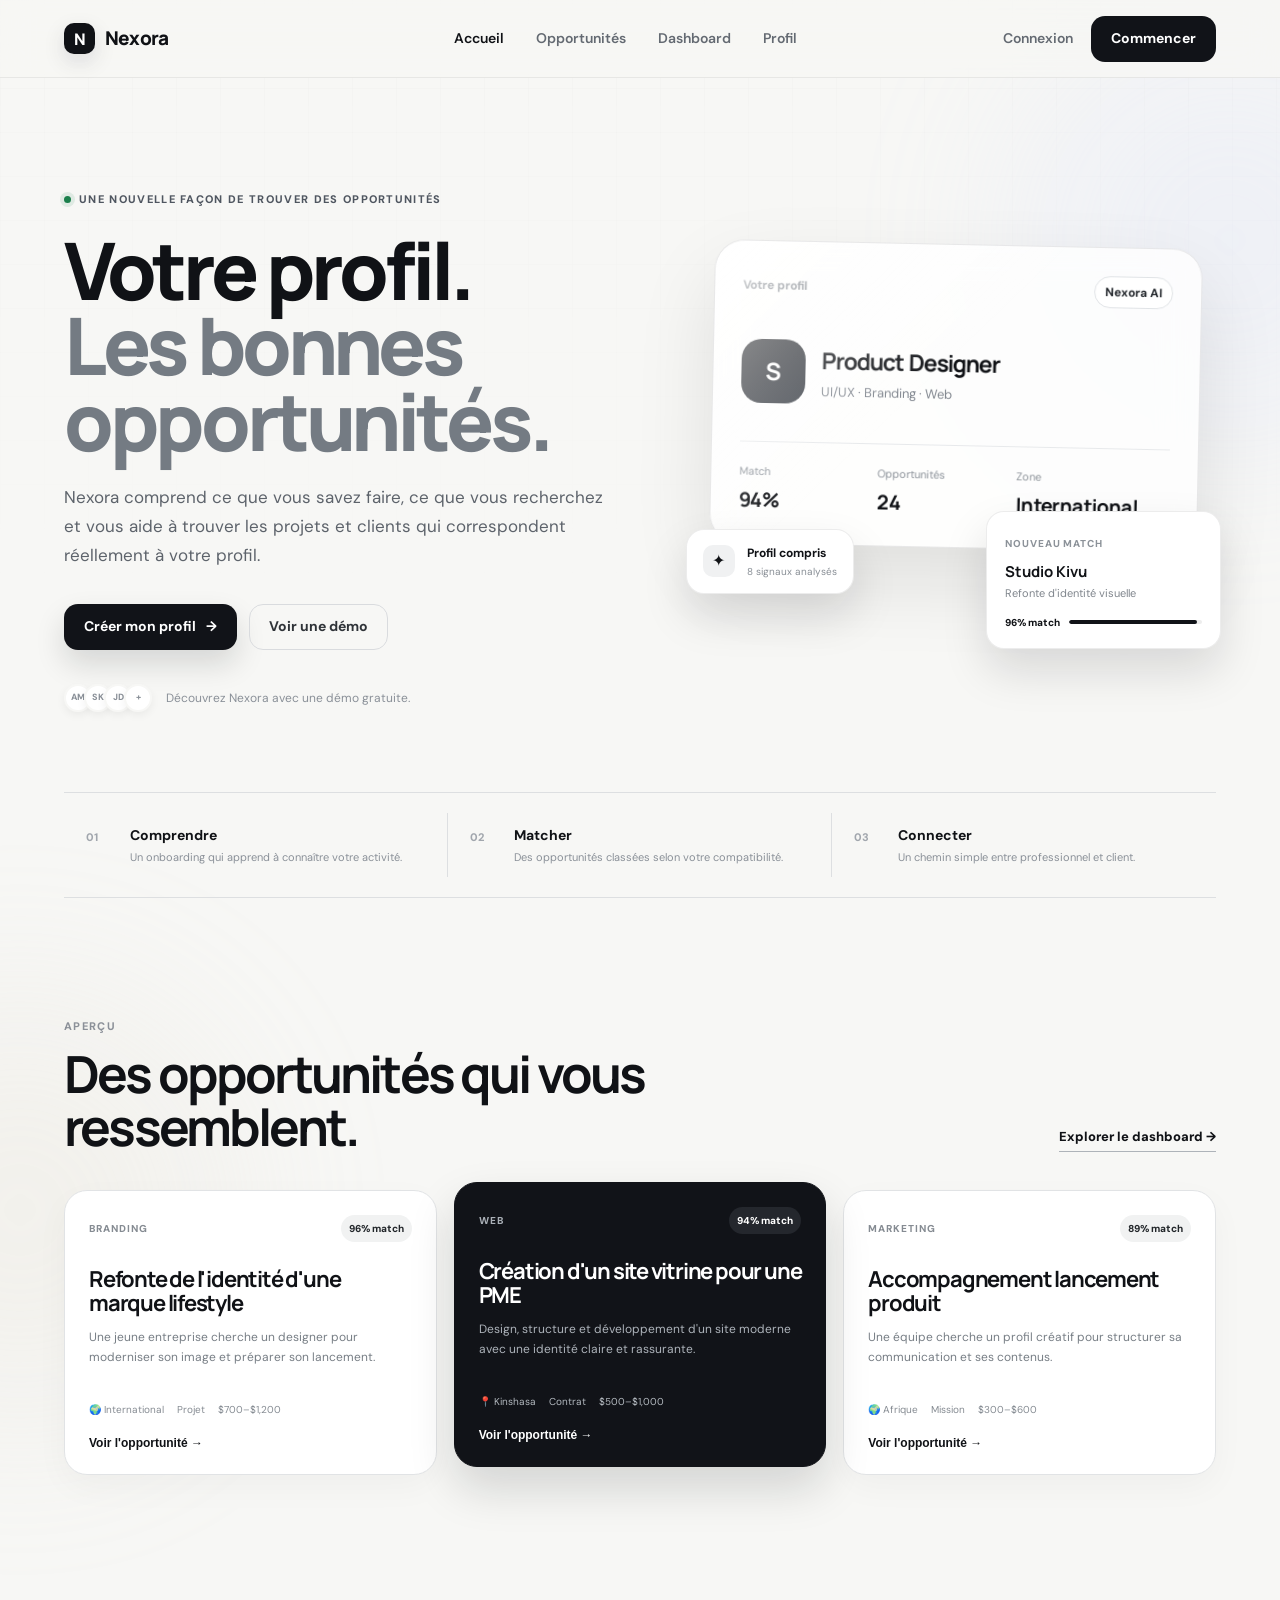
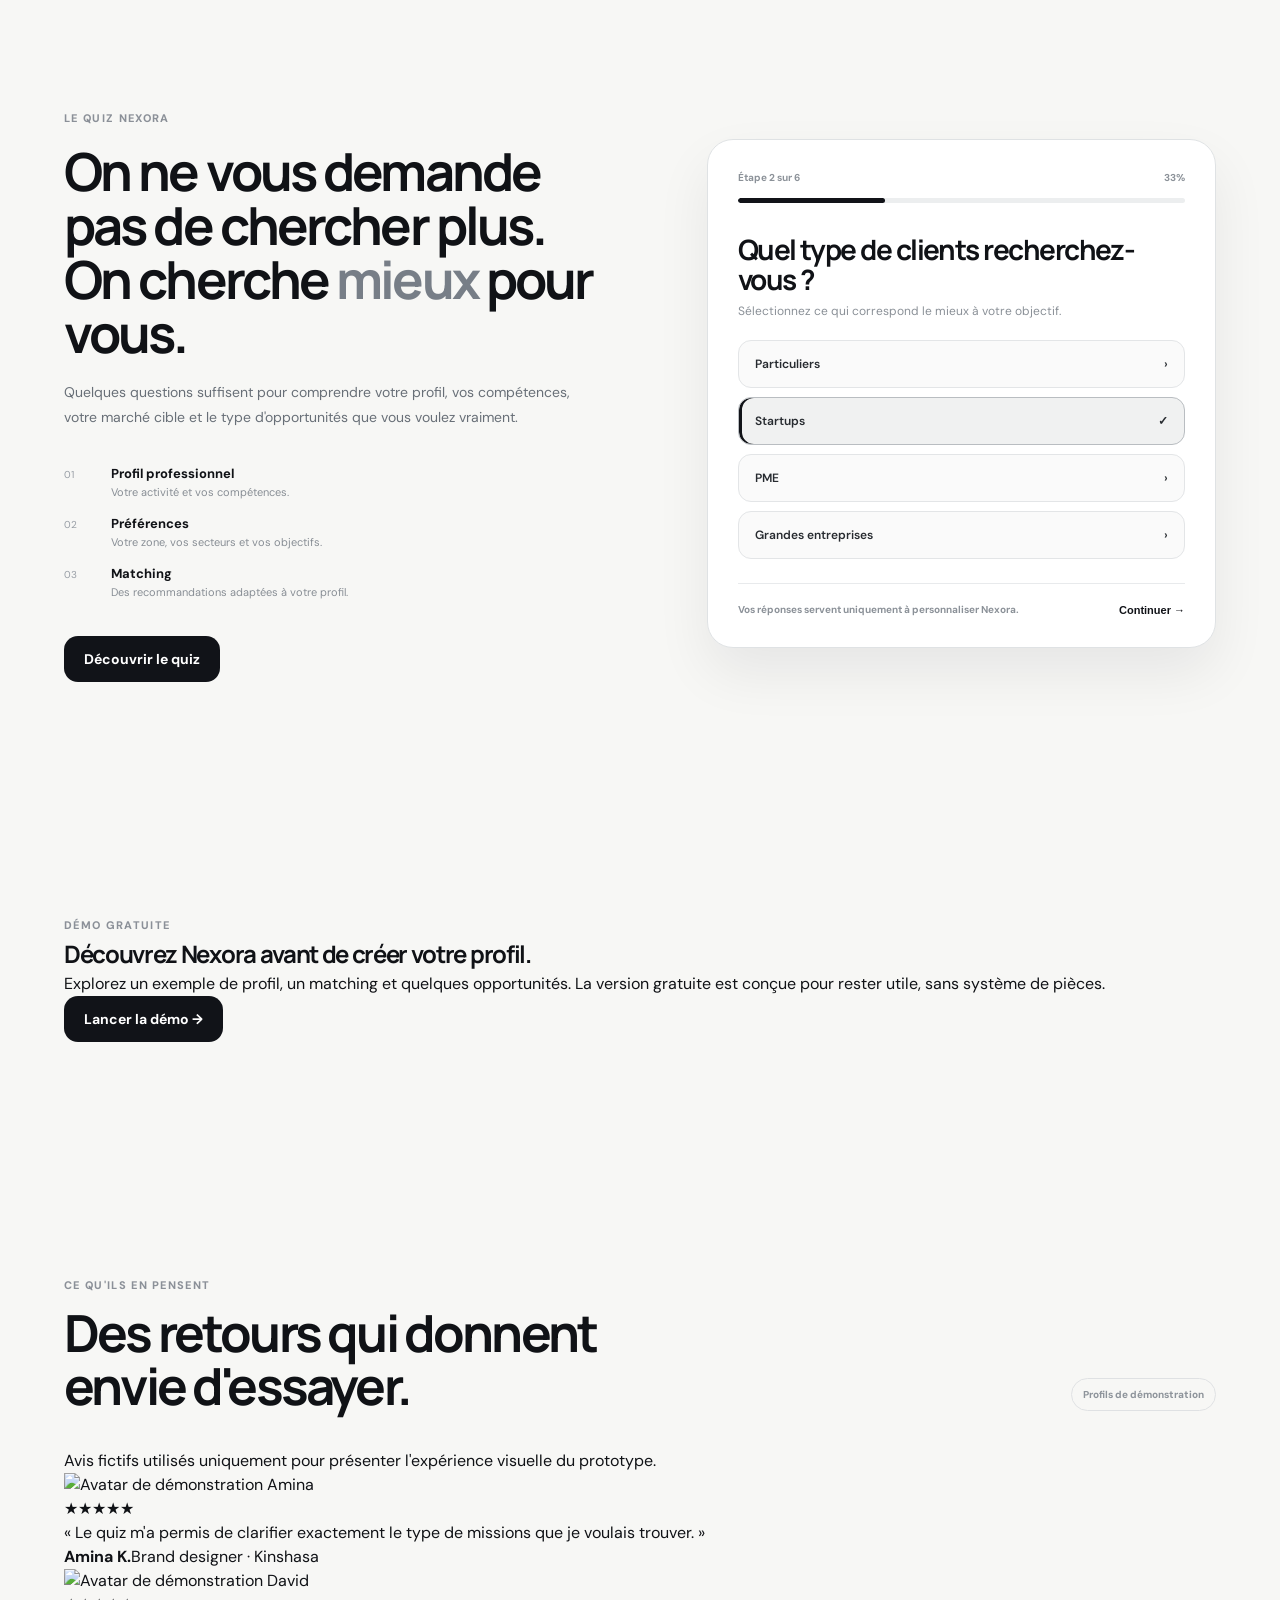
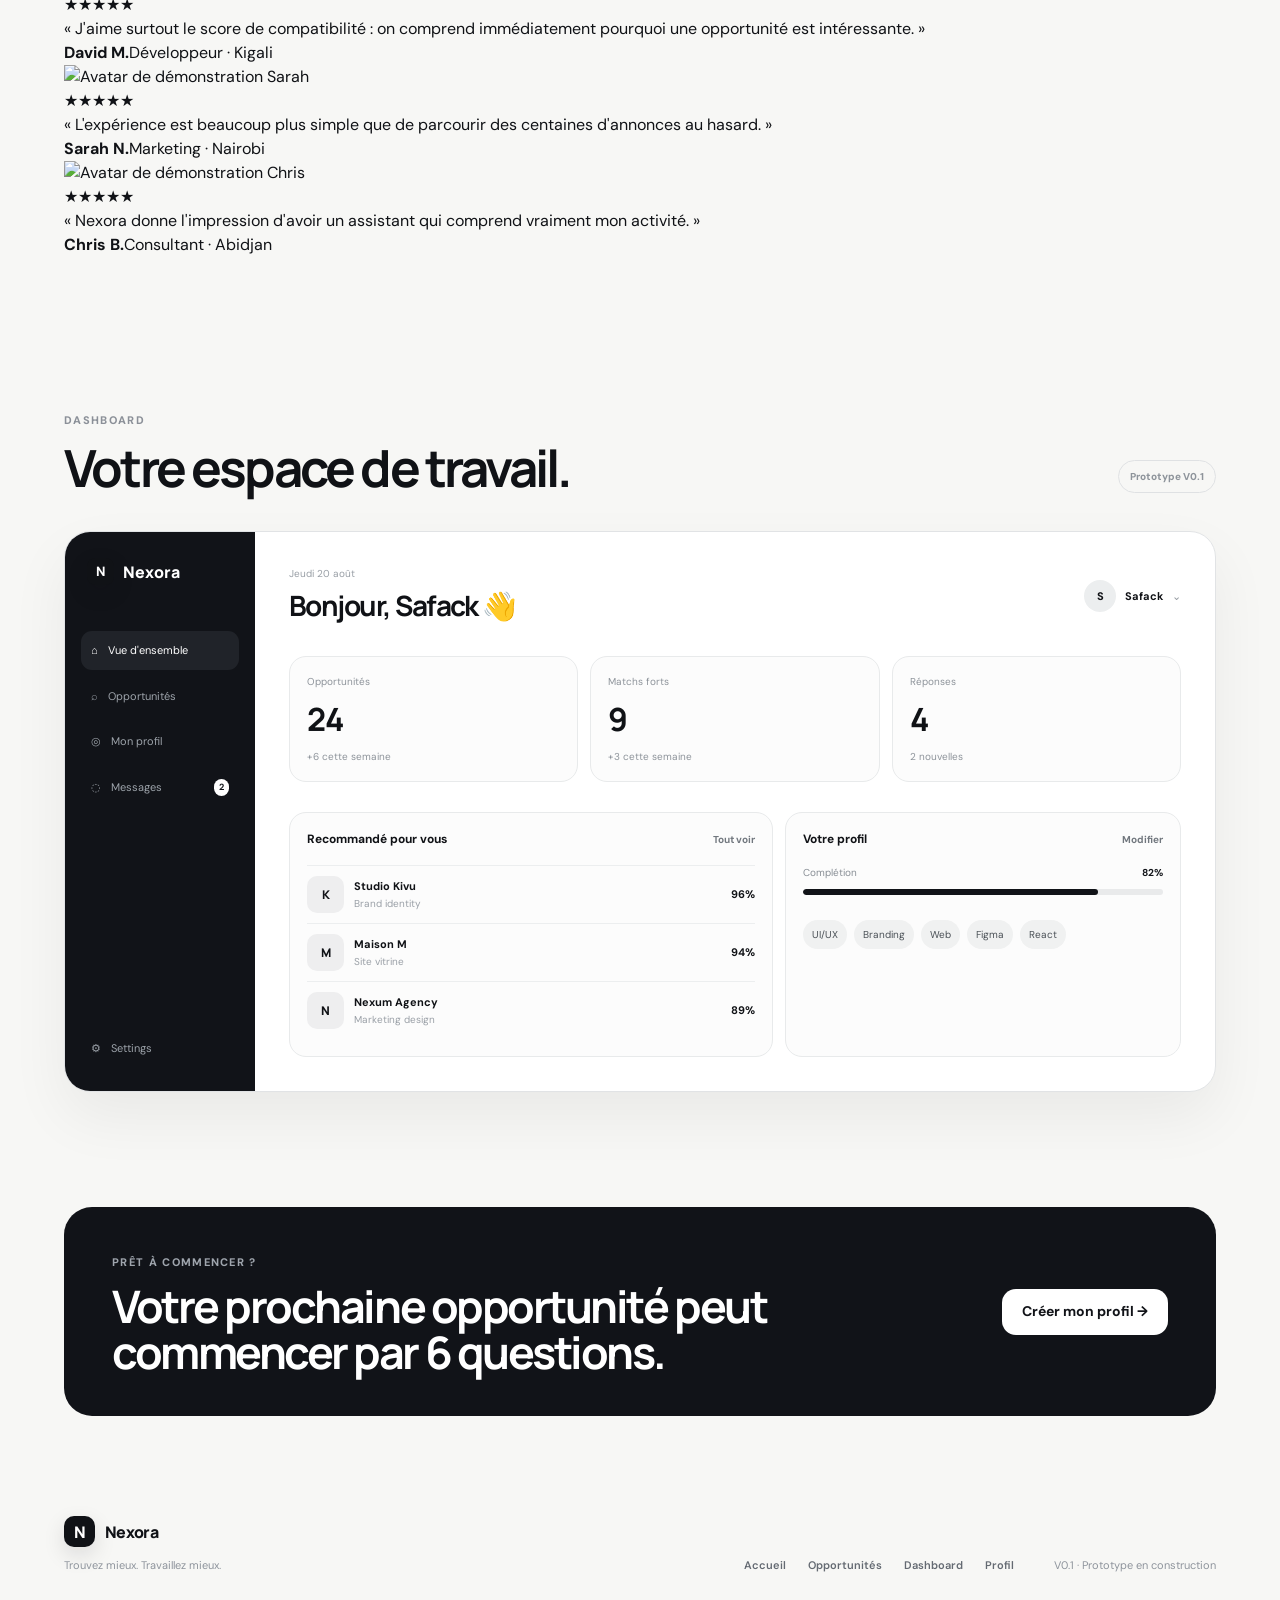
==== index.html @ 9bea234c "feat: add demo and testimonial experience" ====
<!doctype html>
<html lang="fr">
<head>
  <meta charset="UTF-8" />
  <meta name="viewport" content="width=device-width, initial-scale=1.0" />
  <meta name="theme-color" content="#0b0d10" />
  <title>Nexora — Find the right opportunity</title>
  <meta name="description" content="Nexora comprend votre profil professionnel et vous connecte aux bonnes opportunités." />
  <link rel="preconnect" href="https://fonts.googleapis.com" />
  <link rel="preconnect" href="https://fonts.gstatic.com" crossorigin />
  <link href="https://fonts.googleapis.com/css2?family=DM+Sans:wght@400;500;600;700&family=Manrope:wght@600;700;800&display=swap" rel="stylesheet" />
  <link rel="stylesheet" href="styles.css" />
</head>
<body>
  <div class="ambient ambient-one"></div><div class="ambient ambient-two"></div>
  <header class="site-header" id="top">
    <a class="brand" href="#home" aria-label="Nexora accueil"><span class="brand-mark">N</span><span>Nexora</span></a>
    <nav class="desktop-nav" aria-label="Navigation principale">
      <a href="#home" class="nav-link active" data-section="home">Accueil</a><a href="#opportunities" class="nav-link" data-section="opportunities">Opportunités</a><a href="#dashboard" class="nav-link" data-section="dashboard">Dashboard</a><a href="#profile" class="nav-link" data-section="profile">Profil</a>
    </nav>
    <div class="header-actions"><a class="text-button" href="#login">Connexion</a><a class="button button-dark" href="#quiz">Commencer</a></div>
    <button class="mobile-menu-button" id="mobileMenuButton" aria-label="Ouvrir le menu" aria-expanded="false">☰</button>
  </header>

  <main>
    <section class="hero section-shell" id="home">
      <div class="hero-copy">
        <div class="eyebrow"><span class="status-dot"></span> Une nouvelle façon de trouver des opportunités</div>
        <h1>Votre profil.<br /><span>Les bonnes opportunités.</span></h1>
        <p class="hero-text">Nexora comprend ce que vous savez faire, ce que vous recherchez et vous aide à trouver les projets et clients qui correspondent réellement à votre profil.</p>
        <div class="hero-actions"><a class="button button-primary" href="#quiz">Créer mon profil <span>→</span></a><a class="button button-ghost" href="#demo">Voir une démo</a></div>
        <div class="trust-row"><div class="avatar-stack" aria-hidden="true"><span>AM</span><span>SK</span><span>JD</span><span>+</span></div><span>Découvrez Nexora avec une démo gratuite.</span></div>
      </div>
      <div class="hero-visual" aria-label="Aperçu du matching Nexora">
        <div class="orb-card orb-card-main"><div class="orb-header"><span>Votre profil</span><span class="pill">Nexora AI</span></div><div class="profile-mini"><div class="profile-avatar">S</div><div><strong>Product Designer</strong><span>UI/UX · Branding · Web</span></div></div><div class="signal-grid"><div><span>Match</span><strong>94%</strong></div><div><span>Opportunités</span><strong>24</strong></div><div><span>Zone</span><strong>International</strong></div></div></div>
        <div class="floating-card floating-one"><span class="floating-label">Nouveau match</span><strong>Studio Kivu</strong><small>Refonte d'identité visuelle</small><div class="match-row"><span>96% match</span><span class="match-bar"><i style="width:96%"></i></span></div></div>
        <div class="floating-card floating-two"><span class="floating-icon">✦</span><div><strong>Profil compris</strong><small>8 signaux analysés</small></div></div>
      </div>
    </section>

    <section class="value-strip section-shell"><div><span class="strip-number">01</span><strong>Comprendre</strong><span>Un onboarding qui apprend à connaître votre activité.</span></div><div><span class="strip-number">02</span><strong>Matcher</strong><span>Des opportunités classées selon votre compatibilité.</span></div><div><span class="strip-number">03</span><strong>Connecter</strong><span>Un chemin simple entre professionnel et client.</span></div></section>

    <section class="section-shell section-block" id="opportunities">
      <div class="section-heading"><div><span class="eyebrow muted">APERÇU</span><h2>Des opportunités qui vous ressemblent.</h2></div><a class="inline-link" href="#dashboard">Explorer le dashboard →</a></div>
      <div class="opportunity-grid">
        <article class="opportunity-card"><div class="opportunity-top"><span class="category">Branding</span><span class="match-badge">96% match</span></div><h3>Refonte de l'identité d'une marque lifestyle</h3><p>Une jeune entreprise cherche un designer pour moderniser son image et préparer son lancement.</p><div class="opportunity-meta"><span>🌍 International</span><span>Projet</span><span>$700–$1,200</span></div><button class="card-link demo-action">Voir l'opportunité →</button></article>
        <article class="opportunity-card featured-card"><div class="opportunity-top"><span class="category">Web</span><span class="match-badge">94% match</span></div><h3>Création d'un site vitrine pour une PME</h3><p>Design, structure et développement d'un site moderne avec une identité claire et rassurante.</p><div class="opportunity-meta"><span>📍 Kinshasa</span><span>Contrat</span><span>$500–$1,000</span></div><button class="card-link demo-action">Voir l'opportunité →</button></article>
        <article class="opportunity-card"><div class="opportunity-top"><span class="category">Marketing</span><span class="match-badge">89% match</span></div><h3>Accompagnement lancement produit</h3><p>Une équipe cherche un profil créatif pour structurer sa communication et ses contenus.</p><div class="opportunity-meta"><span>🌍 Afrique</span><span>Mission</span><span>$300–$600</span></div><button class="card-link demo-action">Voir l'opportunité →</button></article>
      </div>
    </section>

    <section class="section-shell section-block split-block" id="quiz">
      <div class="split-copy"><span class="eyebrow muted">LE QUIZ NEXORA</span><h2>On ne vous demande pas de chercher plus. On cherche <em>mieux</em> pour vous.</h2><p>Quelques questions suffisent pour comprendre votre profil, vos compétences, votre marché cible et le type d'opportunités que vous voulez vraiment.</p><div class="feature-list"><div><span>01</span><strong>Profil professionnel</strong><small>Votre activité et vos compétences.</small></div><div><span>02</span><strong>Préférences</strong><small>Votre zone, vos secteurs et vos objectifs.</small></div><div><span>03</span><strong>Matching</strong><small>Des recommandations adaptées à votre profil.</small></div></div><a class="button button-dark" href="#quiz-preview">Découvrir le quiz</a></div>
      <div class="quiz-preview" id="quiz-preview"><div class="quiz-head"><span>Étape 2 sur 6</span><span>33%</span></div><div class="progress"><span style="width:33%"></span></div><h3>Quel type de clients recherchez-vous ?</h3><p class="quiz-note">Sélectionnez ce qui correspond le mieux à votre objectif.</p><div class="quiz-options"><button class="quiz-option">Particuliers <span>›</span></button><button class="quiz-option selected">Startups <span>✓</span></button><button class="quiz-option">PME <span>›</span></button><button class="quiz-option">Grandes entreprises <span>›</span></button></div><div class="quiz-footer"><span>Vos réponses servent uniquement à personnaliser Nexora.</span><button class="mini-button">Continuer →</button></div></div>
    </section>

    <section class="section-shell section-block demo-section" id="demo">
      <div class="demo-card"><div><span class="eyebrow muted">DÉMO GRATUITE</span><h2>Découvrez Nexora avant de créer votre profil.</h2><p>Explorez un exemple de profil, un matching et quelques opportunités. La version gratuite est conçue pour rester utile, sans système de pièces.</p></div><a class="button button-dark" href="#dashboard">Lancer la démo →</a></div>
    </section>

    <section class="section-shell section-block testimonials" id="testimonials">
      <div class="section-heading"><div><span class="eyebrow muted">CE QU'ILS EN PENSENT</span><h2>Des retours qui donnent envie d'essayer.</h2></div><span class="demo-label">Profils de démonstration</span></div>
      <p class="section-note">Avis fictifs utilisés uniquement pour présenter l'expérience visuelle du prototype.</p>
      <div class="testimonial-window"><div class="testimonial-track" id="testimonialTrack">
        <article class="testimonial-card"><img src="https://api.dicebear.com/9.x/personas/svg?seed=Amina" alt="Avatar de démonstration Amina" /><div><div class="stars">★★★★★</div><p>« Le quiz m'a permis de clarifier exactement le type de missions que je voulais trouver. »</p><strong>Amina K.</strong><span>Brand designer · Kinshasa</span></div></article>
        <article class="testimonial-card"><img src="https://api.dicebear.com/9.x/personas/svg?seed=David" alt="Avatar de démonstration David" /><div><div class="stars">★★★★★</div><p>« J'aime surtout le score de compatibilité : on comprend immédiatement pourquoi une opportunité est intéressante. »</p><strong>David M.</strong><span>Développeur · Kigali</span></div></article>
        <article class="testimonial-card"><img src="https://api.dicebear.com/9.x/personas/svg?seed=Sarah" alt="Avatar de démonstration Sarah" /><div><div class="stars">★★★★★</div><p>« L'expérience est beaucoup plus simple que de parcourir des centaines d'annonces au hasard. »</p><strong>Sarah N.</strong><span>Marketing · Nairobi</span></div></article>
        <article class="testimonial-card"><img src="https://api.dicebear.com/9.x/personas/svg?seed=Chris" alt="Avatar de démonstration Chris" /><div><div class="stars">★★★★★</div><p>« Nexora donne l'impression d'avoir un assistant qui comprend vraiment mon activité. »</p><strong>Chris B.</strong><span>Consultant · Abidjan</span></div></article>
      </div></div>
    </section>

    <section class="section-shell section-block dashboard-section" id="dashboard">
      <div class="section-heading"><div><span class="eyebrow muted">DASHBOARD</span><h2>Votre espace de travail.</h2></div><span class="demo-label">Prototype V0.1</span></div>
      <div class="dashboard-frame"><aside class="dashboard-sidebar"><div class="sidebar-brand"><span class="brand-mark small">N</span><span>Nexora</span></div><nav><a class="side-link active" href="#dashboard">⌂ <span>Vue d'ensemble</span></a><a class="side-link" href="#opportunities">⌕ <span>Opportunités</span></a><a class="side-link" href="#profile">◎ <span>Mon profil</span></a><a class="side-link" href="#messages">◌ <span>Messages</span><b>2</b></a></nav><div class="sidebar-bottom"><a class="side-link" href="#settings">⚙ <span>Settings</span></a></div></aside><div class="dashboard-main"><div class="dashboard-top"><div><small>Jeudi 20 août</small><h3>Bonjour, Safack 👋</h3></div><div class="profile-chip"><span>S</span><strong>Safack</strong><i>⌄</i></div></div><div class="stat-cards"><div><small>Opportunités</small><strong>24</strong><span>+6 cette semaine</span></div><div><small>Matchs forts</small><strong>9</strong><span>+3 cette semaine</span></div><div><small>Réponses</small><strong>4</strong><span>2 nouvelles</span></div></div><div class="dashboard-content-grid"><div class="panel opportunities-panel"><div class="panel-title"><strong>Recommandé pour vous</strong><a href="#opportunities">Tout voir</a></div><div class="mini-opportunity"><div class="company-logo">K</div><div><strong>Studio Kivu</strong><span>Brand identity</span></div><b>96%</b></div><div class="mini-opportunity"><div class="company-logo">M</div><div><strong>Maison M</strong><span>Site vitrine</span></div><b>94%</b></div><div class="mini-opportunity"><div class="company-logo">N</div><div><strong>Nexum Agency</strong><span>Marketing design</span></div><b>89%</b></div></div><div class="panel profile-panel" id="profile"><div class="panel-title"><strong>Votre profil</strong><a href="#quiz">Modifier</a></div><div class="profile-progress"><div><span>Complétion</span><strong>82%</strong></div><div class="profile-progress-bar"><span style="width:82%"></span></div></div><div class="skill-tags"><span>UI/UX</span><span>Branding</span><span>Web</span><span>Figma</span><span>React</span></div></div></div></div></div>
    </section>

    <section class="section-shell section-block cta-block"><div><span class="eyebrow">PRÊT À COMMENCER ?</span><h2>Votre prochaine opportunité peut commencer par 6 questions.</h2></div><a class="button button-light" href="#quiz">Créer mon profil →</a></section>
  </main>

  <footer class="site-footer section-shell" id="settings"><div><a class="brand footer-brand" href="#home"><span class="brand-mark">N</span><span>Nexora</span></a><p>Trouvez mieux. Travaillez mieux.</p></div><div class="footer-links"><a href="#home">Accueil</a><a href="#opportunities">Opportunités</a><a href="#dashboard">Dashboard</a><a href="#profile">Profil</a></div><div class="footer-note">V0.1 · Prototype en construction</div></footer>
  <div class="mobile-menu" id="mobileMenu"><a href="#home">Accueil</a><a href="#opportunities">Opportunités</a><a href="#dashboard">Dashboard</a><a href="#profile">Profil</a><a href="#quiz">Commencer le quiz</a></div>
  <div class="toast" id="toast" role="status" aria-live="polite">Cette action sera activée dans une prochaine version.</div>
  <script src="app.js"></script>
</body>
</html>
---- styles.css ----
*{box-sizing:border-box;margin:0;padding:0}html{scroll-behavior:smooth}body{font-family:'DM Sans',sans-serif;background:#f7f7f5;color:#101216;line-height:1.5;overflow-x:hidden}body:before{content:"";position:fixed;inset:0;pointer-events:none;background-image:linear-gradient(rgba(16,18,22,.025) 1px,transparent 1px),linear-gradient(90deg,rgba(16,18,22,.025) 1px,transparent 1px);background-size:44px 44px;mask-image:linear-gradient(to bottom,rgba(0,0,0,.5),transparent 70%);z-index:-2}.ambient{position:absolute;width:420px;height:420px;border-radius:50%;filter:blur(90px);opacity:.18;z-index:-1}.ambient-one{background:#cbd6ff;top:30px;right:-160px}.ambient-two{background:#ded7c8;top:1000px;left:-190px}.site-header{position:sticky;top:0;z-index:30;height:78px;padding:0 5vw;display:flex;align-items:center;justify-content:space-between;background:rgba(247,247,245,.82);backdrop-filter:blur(18px);border-bottom:1px solid rgba(16,18,22,.07)}.brand{display:flex;align-items:center;gap:10px;text-decoration:none;color:#101216;font-family:'Manrope',sans-serif;font-weight:800;font-size:19px;letter-spacing:-.04em}.brand-mark{display:grid;place-items:center;width:31px;height:31px;border-radius:10px;background:#101216;color:#fff;font-size:16px;box-shadow:0 8px 22px rgba(16,18,22,.12)}.brand-mark.small{width:27px;height:27px;border-radius:8px;font-size:13px}.desktop-nav{display:flex;gap:32px;margin-left:80px}.nav-link,.text-button,.footer-links a{color:#646a72;text-decoration:none;font-size:14px;font-weight:600;transition:.2s}.nav-link:hover,.nav-link.active,.text-button:hover,.footer-links a:hover{color:#101216}.header-actions{display:flex;align-items:center;gap:18px}.button{display:inline-flex;align-items:center;justify-content:center;gap:10px;min-height:46px;padding:0 19px;border-radius:14px;text-decoration:none;font-size:14px;font-weight:700;border:1px solid transparent;transition:transform .2s,box-shadow .2s,background .2s}.button:hover{transform:translateY(-1px)}.button-primary{background:#111318;color:#fff;box-shadow:0 14px 30px rgba(17,19,24,.14)}.button-dark{background:#111318;color:#fff}.button-light{background:#fff;color:#111318}.button-ghost{background:transparent;border-color:#d9dbde;color:#2f3338}.mobile-menu-button{display:none;border:0;background:none;font-size:24px;color:#111318}.section-shell{width:min(1180px,90vw);margin:0 auto}.hero{min-height:700px;padding:108px 0 80px;display:grid;grid-template-columns:1.02fr .98fr;gap:70px;align-items:center}.eyebrow{display:inline-flex;align-items:center;gap:8px;color:#4f5660;text-transform:uppercase;letter-spacing:.12em;font-size:11px;font-weight:800}.eyebrow.muted{color:#8b9098}.status-dot{width:7px;height:7px;border-radius:50%;background:#1b7f4b;box-shadow:0 0 0 4px rgba(27,127,75,.1)}h1,h2,h3{font-family:'Manrope',sans-serif;letter-spacing:-.055em}h1{font-size:clamp(53px,6.2vw,87px);line-height:.95;margin:22px 0 25px;font-weight:800}h1 span{color:#747b83}.hero-text{max-width:590px;color:#5d636b;font-size:17px;line-height:1.7}.hero-actions{display:flex;gap:12px;margin-top:34px}.trust-row{display:flex;align-items:center;gap:14px;margin-top:34px;color:#8a9098;font-size:12px;max-width:520px}.avatar-stack{display:flex;padding-left:8px}.avatar-stack span{width:28px;height:28px;border-radius:50%;background:#fff;border:2px solid #f7f7f5;display:grid;place-items:center;font-size:9px;font-weight:800;margin-left:-8px;box-shadow:0 3px 10px rgba(0,0,0,.06)}.hero-visual{position:relative;min-height:500px}.orb-card{background:rgba(255,255,255,.78);border:1px solid rgba(16,18,22,.09);box-shadow:0 35px 80px rgba(16,18,22,.1);backdrop-filter:blur(20px)}.orb-card-main{position:absolute;right:3%;top:45px;width:min(510px,92%);border-radius:30px;padding:28px;transform:rotate(1.2deg)}.orb-card:after{content:"";position:absolute;inset:0;border-radius:inherit;background:linear-gradient(135deg,rgba(255,255,255,.75),transparent 45%);pointer-events:none}.orb-header{display:flex;justify-content:space-between;align-items:center;color:#6b7178;font-size:12px;font-weight:700}.pill{border:1px solid #e0e3e6;border-radius:999px;padding:6px 10px;color:#23272c;background:#fff}.profile-mini{display:flex;align-items:center;gap:16px;margin:38px 0}.profile-avatar{width:64px;height:64px;border-radius:20px;display:grid;place-items:center;background:linear-gradient(145deg,#17191d,#3b4048);color:#fff;font-family:'Manrope';font-size:24px;font-weight:700}.profile-mini strong{display:block;font-family:'Manrope';font-size:23px;letter-spacing:-.04em}.profile-mini span{display:block;margin-top:4px;color:#80868e;font-size:13px}.signal-grid{display:grid;grid-template-columns:1fr 1fr 1.25fr;border-top:1px solid #e7e9eb;padding-top:21px;gap:16px}.signal-grid div span{display:block;color:#8b9198;font-size:11px;margin-bottom:5px}.signal-grid div strong{font-family:'Manrope';font-size:20px;letter-spacing:-.03em}.floating-card{position:absolute;background:#fff;border:1px solid rgba(16,18,22,.08);box-shadow:0 22px 45px rgba(16,18,22,.13);border-radius:18px}.floating-one{right:-1%;bottom:50px;width:235px;padding:18px;animation:float 5s ease-in-out infinite}.floating-one strong,.floating-one small{display:block}.floating-label{color:#8c9299;font-size:10px;text-transform:uppercase;letter-spacing:.09em;font-weight:800}.floating-one strong{font-family:'Manrope';font-size:15px;margin-top:7px}.floating-one small{font-size:11px;color:#80868d;margin-top:2px}.match-row{display:flex;align-items:center;gap:9px;margin-top:13px;font-size:10px;font-weight:800}.match-bar{height:4px;flex:1;background:#ededed;border-radius:99px;overflow:hidden}.match-bar i{display:block;height:100%;background:#111318;border-radius:99px}.floating-two{left:0;bottom:105px;padding:14px 16px;display:flex;gap:12px;align-items:center;animation:float 6s 1s ease-in-out infinite}.floating-two strong,.floating-two small{display:block}.floating-two strong{font-size:12px}.floating-two small{color:#888e95;font-size:10px;margin-top:2px}.floating-icon{display:grid;place-items:center;width:32px;height:32px;border-radius:10px;background:#f0f1f2}.value-strip{display:grid;grid-template-columns:repeat(3,1fr);border-top:1px solid #dddfe1;border-bottom:1px solid #dddfe1;padding:20px 0}.value-strip>div{padding:12px 22px;border-right:1px solid #dddfe1;display:grid;grid-template-columns:32px 1fr;column-gap:12px;align-items:start}.value-strip>div:last-child{border-right:0}.strip-number{grid-row:span 2;color:#a1a6ad;font-size:11px;font-weight:800;padding-top:4px}.value-strip strong{font-size:14px}.value-strip span:last-child{color:#8a9098;font-size:11px;margin-top:3px}.section-block{padding:115px 0}.section-heading{display:flex;align-items:end;justify-content:space-between;gap:25px;margin-bottom:38px}.section-heading h2{font-size:clamp(36px,4vw,56px);max-width:650px;line-height:1.02;margin-top:10px}.inline-link{color:#101216;text-decoration:none;font-size:13px;font-weight:800;border-bottom:1px solid #aeb3b9;padding-bottom:4px}.opportunity-grid{display:grid;grid-template-columns:repeat(3,1fr);gap:17px}.opportunity-card{background:#fff;border:1px solid #e1e3e5;border-radius:23px;padding:24px;min-height:285px;display:flex;flex-direction:column;box-shadow:0 12px 34px rgba(16,18,22,.035)}.featured-card{background:#111318;color:#fff;border-color:#111318;transform:translateY(-8px);box-shadow:0 22px 46px rgba(16,18,22,.15)}.opportunity-top{display:flex;justify-content:space-between;align-items:center}.category{font-size:10px;font-weight:800;text-transform:uppercase;letter-spacing:.1em;color:#858b92}.featured-card .category{color:#aab0b7}.match-badge{font-size:10px;font-weight:800;background:#f1f2f2;border-radius:999px;padding:6px 8px;color:#22262a}.featured-card .match-badge{background:#24272d;color:#fff}.opportunity-card h3{font-size:22px;line-height:1.12;margin:25px 0 11px}.opportunity-card p{font-size:12px;color:#777e85;line-height:1.7}.featured-card p{color:#adb3ba}.opportunity-meta{display:flex;gap:13px;flex-wrap:wrap;color:#858b92;font-size:10px;margin-top:auto;padding-top:20px}.featured-card .opportunity-meta{color:#b3b9bf}.card-link{margin-top:19px;width:max-content;background:none;border:0;color:inherit;font-size:12px;font-weight:800;padding:0;cursor:pointer}.split-block{display:grid;grid-template-columns:1fr .93fr;gap:95px;align-items:center}.split-copy h2{font-size:clamp(38px,4.1vw,58px);line-height:1.03;margin:15px 0 20px}.split-copy h2 em{font-style:normal;color:#777e87}.split-copy>p{color:#686f77;max-width:535px;font-size:14px;line-height:1.8}.feature-list{margin:34px 0 36px;display:grid;gap:14px}.feature-list>div{display:grid;grid-template-columns:34px 1fr;column-gap:13px}.feature-list span{font-size:10px;color:#979da5;padding-top:3px}.feature-list strong{font-size:13px}.feature-list small{grid-column:2;color:#888e95;font-size:11px}.quiz-preview{background:#fff;border:1px solid #dfe2e4;border-radius:26px;padding:30px;box-shadow:0 25px 55px rgba(16,18,22,.07)}.quiz-head,.quiz-footer{display:flex;justify-content:space-between;align-items:center;color:#8b9198;font-size:10px;font-weight:700}.progress{height:5px;background:#eceeef;border-radius:999px;margin:13px 0 32px;overflow:hidden}.progress span{display:block;height:100%;background:#111318;border-radius:999px}.quiz-preview h3{font-size:28px;line-height:1.06;margin-bottom:8px}.quiz-note{color:#8a9097;font-size:12px;margin-bottom:20px}.quiz-options{display:grid;gap:9px}.quiz-option{background:#fafafa;border:1px solid #e3e5e7;border-radius:13px;padding:15px 16px;display:flex;justify-content:space-between;text-align:left;font:600 12px 'DM Sans';color:#272b30;cursor:pointer;transition:.2s}.quiz-option:hover,.quiz-option.selected{background:#f0f1f1;border-color:#b9bdc1}.quiz-option.selected{box-shadow:inset 3px 0 #111318}.quiz-footer{border-top:1px solid #e8eaec;margin-top:24px;padding-top:18px;gap:15px}.mini-button{border:0;background:none;font-size:11px;font-weight:800;color:#111318;cursor:pointer;white-space:nowrap}.dashboard-section{padding-top:35px}.demo-label{font-size:10px;font-weight:800;color:#8e949b;border:1px solid #dfe1e3;border-radius:999px;padding:8px 11px}.dashboard-frame{display:grid;grid-template-columns:190px 1fr;min-height:510px;background:#fff;border:1px solid #e1e3e5;border-radius:26px;overflow:hidden;box-shadow:0 25px 60px rgba(16,18,22,.06)}.dashboard-sidebar{background:#111318;color:#fff;padding:24px 16px;display:flex;flex-direction:column}.sidebar-brand{display:flex;align-items:center;gap:9px;font-family:'Manrope';font-weight:800;margin:2px 6px 46px}.dashboard-sidebar nav{display:grid;gap:7px}.side-link{display:flex;align-items:center;gap:10px;padding:11px 10px;text-decoration:none;color:#9da3aa;font-size:11px;border-radius:11px}.side-link.active,.side-link:hover{background:#202329;color:#fff}.side-link b{margin-left:auto;background:#fff;color:#111318;border-radius:99px;font-size:9px;padding:2px 5px}.sidebar-bottom{margin-top:auto}.dashboard-main{padding:34px}.dashboard-top{display:flex;align-items:center;justify-content:space-between}.dashboard-top small{display:block;color:#989ea5;font-size:10px}.dashboard-top h3{font-size:28px;margin-top:3px}.profile-chip{display:flex;align-items:center;gap:9px;font-size:11px}.profile-chip span{display:grid;place-items:center;width:32px;height:32px;border-radius:50%;background:#eceeef;font-weight:800}.profile-chip i{font-style:normal;color:#949aa1}.stat-cards{display:grid;grid-template-columns:repeat(3,1fr);gap:12px;margin:30px 0}.stat-cards>div,.panel{border:1px solid #e8eaeb;border-radius:17px;padding:17px;background:#fcfcfc}.stat-cards small,.stat-cards span{display:block;color:#8d939a;font-size:10px}.stat-cards strong{display:block;font-family:'Manrope';font-size:32px;margin:6px 0}.dashboard-content-grid{display:grid;grid-template-columns:1.1fr .9fr;gap:12px}.panel-title{display:flex;justify-content:space-between;align-items:center;margin-bottom:17px;font-size:12px}.panel-title a{color:#71777e;text-decoration:none;font-size:10px;font-weight:700}.mini-opportunity{display:grid;grid-template-columns:37px 1fr auto;align-items:center;gap:10px;padding:10px 0;border-top:1px solid #eceeef}.company-logo{width:37px;height:37px;border-radius:10px;background:#eeeeef;display:grid;place-items:center;font-weight:800;font-family:'Manrope';font-size:12px}.mini-opportunity strong,.mini-opportunity span{display:block}.mini-opportunity strong{font-size:11px}.mini-opportunity span{font-size:10px;color:#999fa6;margin-top:2px}.mini-opportunity b{font-size:11px}.profile-progress>div:first-child{display:flex;justify-content:space-between;font-size:10px;color:#888e95}.profile-progress>div:first-child strong{color:#111318}.profile-progress-bar{height:6px;background:#e9eaeb;border-radius:99px;overflow:hidden;margin-top:9px}.profile-progress-bar span{display:block;height:100%;background:#111318;border-radius:99px}.skill-tags{display:flex;flex-wrap:wrap;gap:7px;margin-top:25px}.skill-tags span{padding:7px 9px;border-radius:99px;background:#f0f1f1;font-size:10px;color:#4a5056}.cta-block{margin-bottom:100px;padding:42px 48px;background:#111318;color:#fff;border-radius:28px;display:flex;justify-content:space-between;align-items:center;gap:25px}.cta-block .eyebrow{color:#9fa5ad}.cta-block h2{font-size:clamp(30px,3.5vw,48px);max-width:760px;line-height:1.02;margin-top:10px}.site-footer{padding:0 0 45px;display:grid;grid-template-columns:1fr auto auto;gap:40px;align-items:end}.footer-brand{font-size:16px}.site-footer p,.footer-note{font-size:11px;color:#8e949c;margin-top:10px}.footer-links{display:flex;gap:22px}.footer-links a{font-size:11px}.mobile-menu{display:none;position:fixed;top:78px;left:0;right:0;background:#fff;border-bottom:1px solid #dddfe1;padding:15px 5vw;z-index:29;box-shadow:0 15px 30px rgba(0,0,0,.07)}.mobile-menu a{display:block;color:#111318;text-decoration:none;font-size:14px;font-weight:700;padding:12px 0}.toast{position:fixed;left:50%;bottom:24px;transform:translate(-50%,30px);opacity:0;pointer-events:none;background:#111318;color:#fff;border-radius:999px;padding:11px 16px;font-size:11px;font-weight:700;transition:.28s;z-index:50}.toast.show{opacity:1;transform:translate(-50%,0)}@keyframes float{0%,100%{transform:translateY(0)}50%{transform:translateY(-8px)}}@media(max-width:980px){.desktop-nav{gap:20px;margin-left:20px}.hero{grid-template-columns:1fr;gap:45px;padding-top:72px}.hero-visual{min-height:470px}.opportunity-grid{grid-template-columns:1fr 1fr}.featured-card{transform:none}.split-block{grid-template-columns:1fr;gap:55px}.dashboard-frame{grid-template-columns:160px 1fr}.dashboard-content-grid{grid-template-columns:1fr}.site-footer{grid-template-columns:1fr 1fr}.footer-note{grid-column:1/-1}.cta-block{align-items:flex-start;flex-direction:column}}@media(max-width:720px){.site-header{height:68px}.desktop-nav,.header-actions{display:none}.mobile-menu-button{display:block}.hero{min-height:auto;padding:70px 0 60px}.hero-text{font-size:15px}.hero-actions{flex-direction:column;align-items:stretch}.trust-row{font-size:10px}.hero-visual{min-height:430px}.orb-card-main{right:0;width:100%;padding:21px}.floating-one{right:-6px;bottom:33px}.floating-two{left:-8px;bottom:104px}.signal-grid{grid-template-columns:1fr 1fr}.signal-grid div:last-child{grid-column:1/-1}.value-strip{grid-template-columns:1fr}.value-strip>div{border-right:0;border-bottom:1px solid #dddfe1}.value-strip>div:last-child{border-bottom:0}.section-block{padding:82px 0}.section-heading{align-items:flex-start;flex-direction:column}.opportunity-grid{grid-template-columns:1fr}.split-block{gap:38px}.dashboard-frame{grid-template-columns:1fr}.dashboard-sidebar{display:none}.dashboard-main{padding:20px}.stat-cards{grid-template-columns:1fr}.cta-block{margin-bottom:70px;padding:30px}.site-footer{grid-template-columns:1fr}.footer-links{flex-wrap:wrap;gap:15px}.footer-note{grid-column:auto}.quiz-preview{padding:22px}.quiz-footer{align-items:flex-start;flex-direction:column}.mobile-menu.open{display:block}}
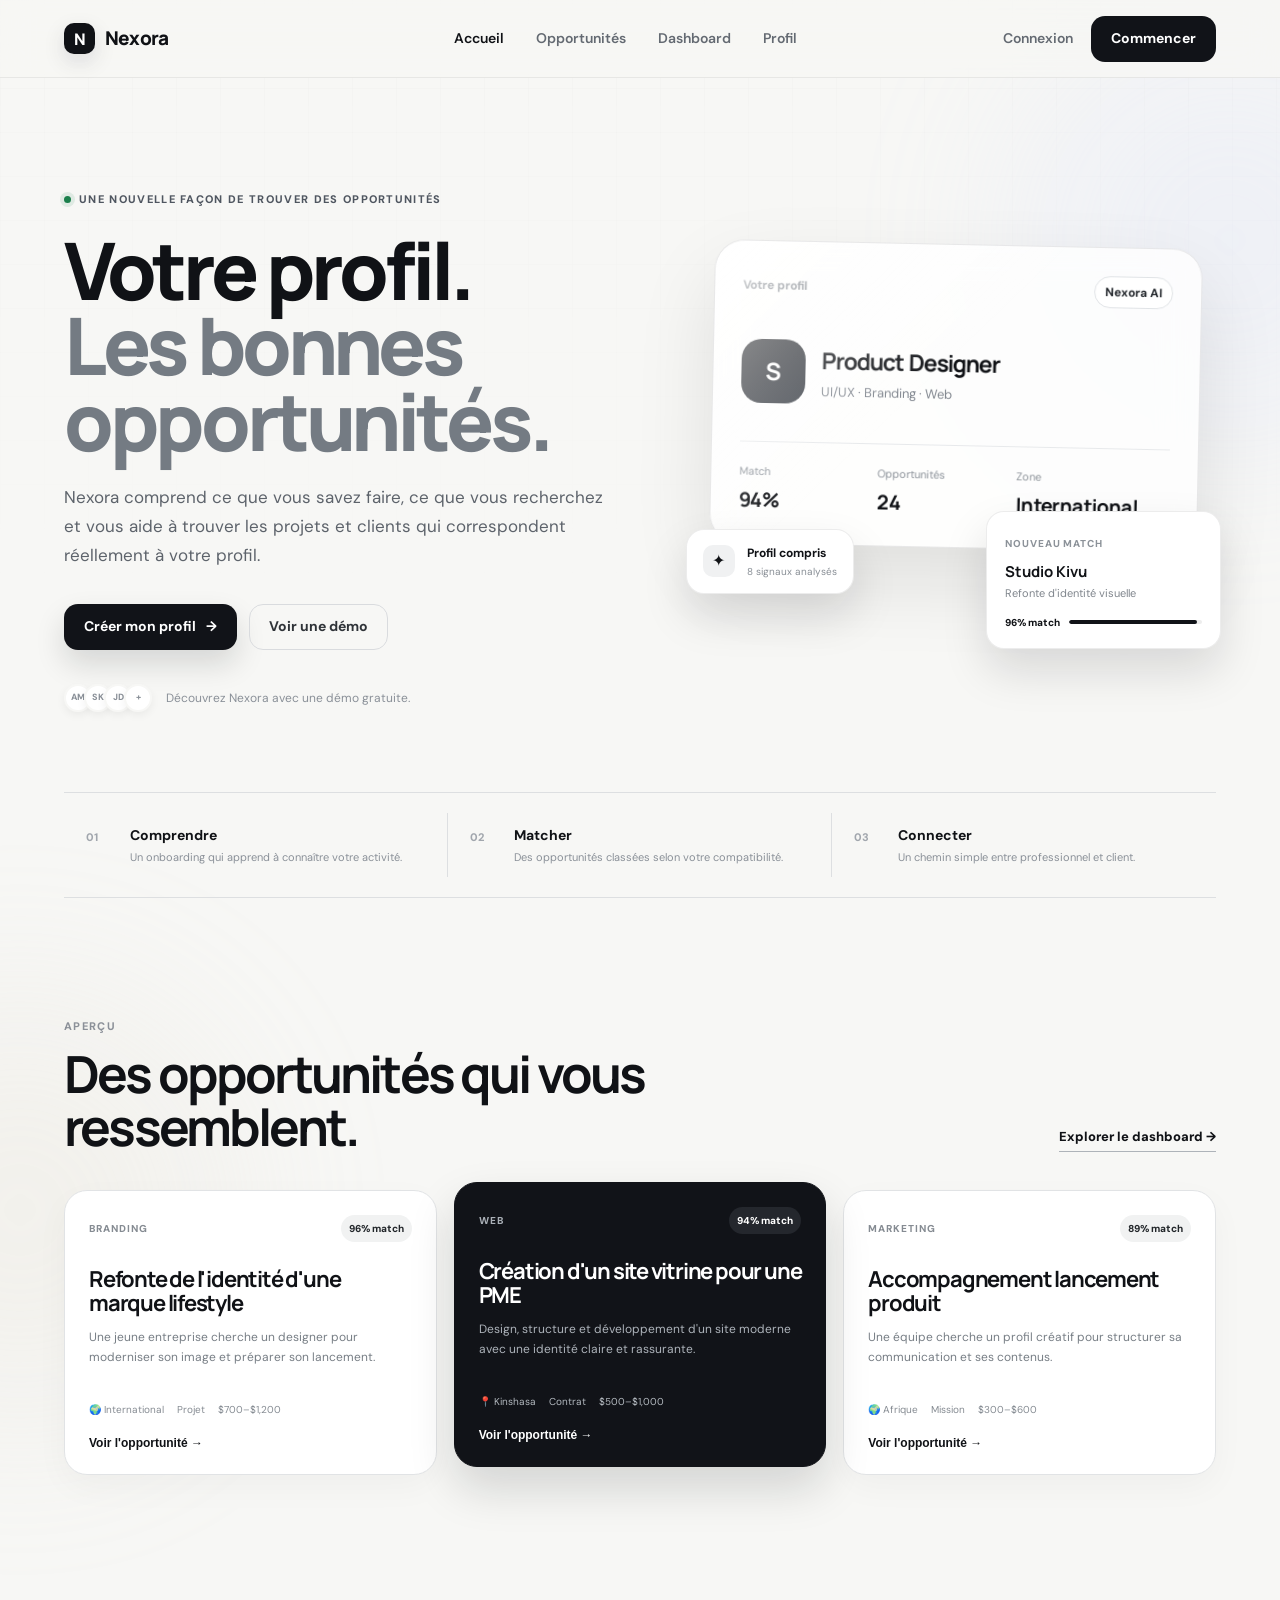
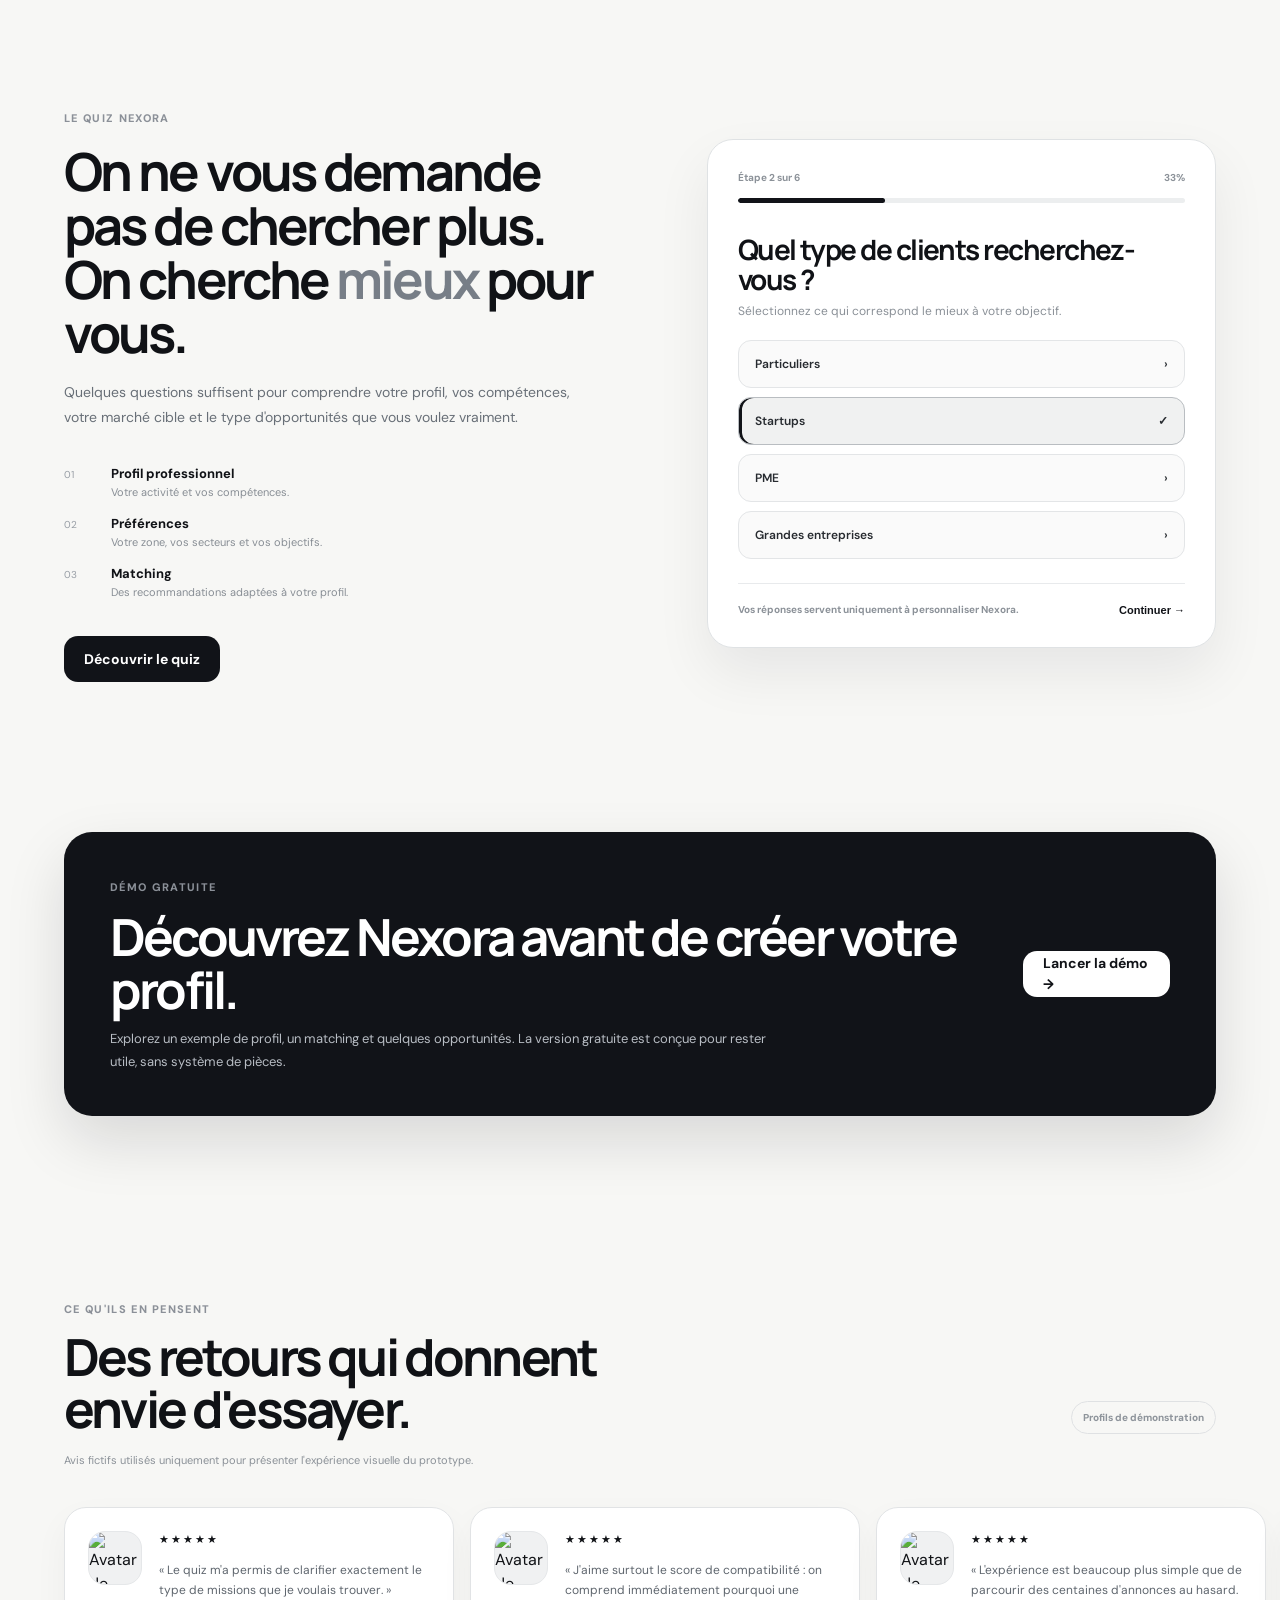
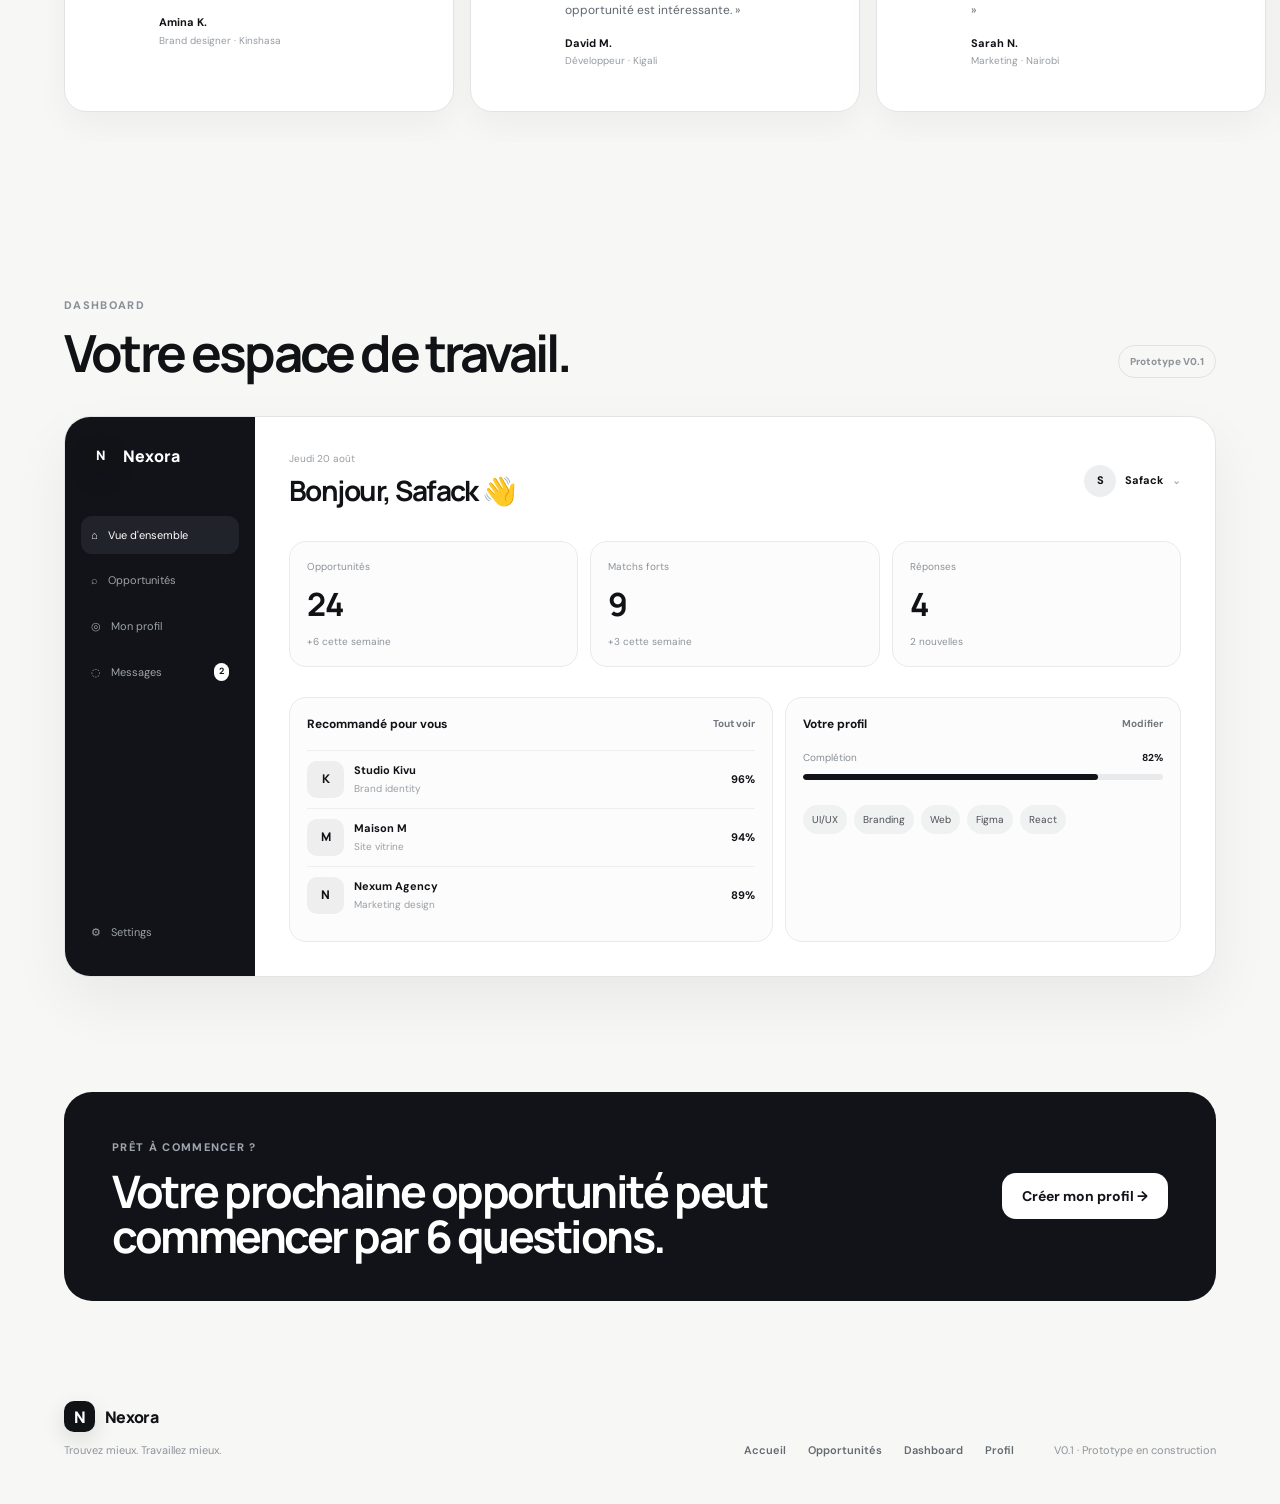
==== commit 7ee893f7: "chore: load testimonial and demo styles" ====
--- a/index.html
+++ b/index.html
@@ -6,80 +6,25 @@
   <meta name="theme-color" content="#0b0d10" />
   <title>Nexora — Find the right opportunity</title>
   <meta name="description" content="Nexora comprend votre profil professionnel et vous connecte aux bonnes opportunités." />
-  <link rel="preconnect" href="https://fonts.googleapis.com" />
-  <link rel="preconnect" href="https://fonts.gstatic.com" crossorigin />
+  <link rel="preconnect" href="https://fonts.googleapis.com" /><link rel="preconnect" href="https://fonts.gstatic.com" crossorigin />
   <link href="https://fonts.googleapis.com/css2?family=DM+Sans:wght@400;500;600;700&family=Manrope:wght@600;700;800&display=swap" rel="stylesheet" />
-  <link rel="stylesheet" href="styles.css" />
+  <link rel="stylesheet" href="styles.css" /><link rel="stylesheet" href="enhancements.css" />
 </head>
 <body>
   <div class="ambient ambient-one"></div><div class="ambient ambient-two"></div>
-  <header class="site-header" id="top">
-    <a class="brand" href="#home" aria-label="Nexora accueil"><span class="brand-mark">N</span><span>Nexora</span></a>
-    <nav class="desktop-nav" aria-label="Navigation principale">
-      <a href="#home" class="nav-link active" data-section="home">Accueil</a><a href="#opportunities" class="nav-link" data-section="opportunities">Opportunités</a><a href="#dashboard" class="nav-link" data-section="dashboard">Dashboard</a><a href="#profile" class="nav-link" data-section="profile">Profil</a>
-    </nav>
-    <div class="header-actions"><a class="text-button" href="#login">Connexion</a><a class="button button-dark" href="#quiz">Commencer</a></div>
-    <button class="mobile-menu-button" id="mobileMenuButton" aria-label="Ouvrir le menu" aria-expanded="false">☰</button>
-  </header>
-
+  <header class="site-header" id="top"><a class="brand" href="#home" aria-label="Nexora accueil"><span class="brand-mark">N</span><span>Nexora</span></a><nav class="desktop-nav" aria-label="Navigation principale"><a href="#home" class="nav-link active" data-section="home">Accueil</a><a href="#opportunities" class="nav-link" data-section="opportunities">Opportunités</a><a href="#dashboard" class="nav-link" data-section="dashboard">Dashboard</a><a href="#profile" class="nav-link" data-section="profile">Profil</a></nav><div class="header-actions"><a class="text-button" href="#login">Connexion</a><a class="button button-dark" href="#quiz">Commencer</a></div><button class="mobile-menu-button" id="mobileMenuButton" aria-label="Ouvrir le menu" aria-expanded="false">☰</button></header>
   <main>
-    <section class="hero section-shell" id="home">
-      <div class="hero-copy">
-        <div class="eyebrow"><span class="status-dot"></span> Une nouvelle façon de trouver des opportunités</div>
-        <h1>Votre profil.<br /><span>Les bonnes opportunités.</span></h1>
-        <p class="hero-text">Nexora comprend ce que vous savez faire, ce que vous recherchez et vous aide à trouver les projets et clients qui correspondent réellement à votre profil.</p>
-        <div class="hero-actions"><a class="button button-primary" href="#quiz">Créer mon profil <span>→</span></a><a class="button button-ghost" href="#demo">Voir une démo</a></div>
-        <div class="trust-row"><div class="avatar-stack" aria-hidden="true"><span>AM</span><span>SK</span><span>JD</span><span>+</span></div><span>Découvrez Nexora avec une démo gratuite.</span></div>
-      </div>
-      <div class="hero-visual" aria-label="Aperçu du matching Nexora">
-        <div class="orb-card orb-card-main"><div class="orb-header"><span>Votre profil</span><span class="pill">Nexora AI</span></div><div class="profile-mini"><div class="profile-avatar">S</div><div><strong>Product Designer</strong><span>UI/UX · Branding · Web</span></div></div><div class="signal-grid"><div><span>Match</span><strong>94%</strong></div><div><span>Opportunités</span><strong>24</strong></div><div><span>Zone</span><strong>International</strong></div></div></div>
-        <div class="floating-card floating-one"><span class="floating-label">Nouveau match</span><strong>Studio Kivu</strong><small>Refonte d'identité visuelle</small><div class="match-row"><span>96% match</span><span class="match-bar"><i style="width:96%"></i></span></div></div>
-        <div class="floating-card floating-two"><span class="floating-icon">✦</span><div><strong>Profil compris</strong><small>8 signaux analysés</small></div></div>
-      </div>
-    </section>
-
+    <section class="hero section-shell" id="home"><div class="hero-copy"><div class="eyebrow"><span class="status-dot"></span> Une nouvelle façon de trouver des opportunités</div><h1>Votre profil.<br /><span>Les bonnes opportunités.</span></h1><p class="hero-text">Nexora comprend ce que vous savez faire, ce que vous recherchez et vous aide à trouver les projets et clients qui correspondent réellement à votre profil.</p><div class="hero-actions"><a class="button button-primary" href="#quiz">Créer mon profil <span>→</span></a><a class="button button-ghost" href="#demo">Voir une démo</a></div><div class="trust-row"><div class="avatar-stack" aria-hidden="true"><span>AM</span><span>SK</span><span>JD</span><span>+</span></div><span>Découvrez Nexora avec une démo gratuite.</span></div></div><div class="hero-visual" aria-label="Aperçu du matching Nexora"><div class="orb-card orb-card-main"><div class="orb-header"><span>Votre profil</span><span class="pill">Nexora AI</span></div><div class="profile-mini"><div class="profile-avatar">S</div><div><strong>Product Designer</strong><span>UI/UX · Branding · Web</span></div></div><div class="signal-grid"><div><span>Match</span><strong>94%</strong></div><div><span>Opportunités</span><strong>24</strong></div><div><span>Zone</span><strong>International</strong></div></div></div><div class="floating-card floating-one"><span class="floating-label">Nouveau match</span><strong>Studio Kivu</strong><small>Refonte d'identité visuelle</small><div class="match-row"><span>96% match</span><span class="match-bar"><i style="width:96%"></i></span></div></div><div class="floating-card floating-two"><span class="floating-icon">✦</span><div><strong>Profil compris</strong><small>8 signaux analysés</small></div></div></div></section>
     <section class="value-strip section-shell"><div><span class="strip-number">01</span><strong>Comprendre</strong><span>Un onboarding qui apprend à connaître votre activité.</span></div><div><span class="strip-number">02</span><strong>Matcher</strong><span>Des opportunités classées selon votre compatibilité.</span></div><div><span class="strip-number">03</span><strong>Connecter</strong><span>Un chemin simple entre professionnel et client.</span></div></section>
-
-    <section class="section-shell section-block" id="opportunities">
-      <div class="section-heading"><div><span class="eyebrow muted">APERÇU</span><h2>Des opportunités qui vous ressemblent.</h2></div><a class="inline-link" href="#dashboard">Explorer le dashboard →</a></div>
-      <div class="opportunity-grid">
-        <article class="opportunity-card"><div class="opportunity-top"><span class="category">Branding</span><span class="match-badge">96% match</span></div><h3>Refonte de l'identité d'une marque lifestyle</h3><p>Une jeune entreprise cherche un designer pour moderniser son image et préparer son lancement.</p><div class="opportunity-meta"><span>🌍 International</span><span>Projet</span><span>$700–$1,200</span></div><button class="card-link demo-action">Voir l'opportunité →</button></article>
-        <article class="opportunity-card featured-card"><div class="opportunity-top"><span class="category">Web</span><span class="match-badge">94% match</span></div><h3>Création d'un site vitrine pour une PME</h3><p>Design, structure et développement d'un site moderne avec une identité claire et rassurante.</p><div class="opportunity-meta"><span>📍 Kinshasa</span><span>Contrat</span><span>$500–$1,000</span></div><button class="card-link demo-action">Voir l'opportunité →</button></article>
-        <article class="opportunity-card"><div class="opportunity-top"><span class="category">Marketing</span><span class="match-badge">89% match</span></div><h3>Accompagnement lancement produit</h3><p>Une équipe cherche un profil créatif pour structurer sa communication et ses contenus.</p><div class="opportunity-meta"><span>🌍 Afrique</span><span>Mission</span><span>$300–$600</span></div><button class="card-link demo-action">Voir l'opportunité →</button></article>
-      </div>
-    </section>
-
-    <section class="section-shell section-block split-block" id="quiz">
-      <div class="split-copy"><span class="eyebrow muted">LE QUIZ NEXORA</span><h2>On ne vous demande pas de chercher plus. On cherche <em>mieux</em> pour vous.</h2><p>Quelques questions suffisent pour comprendre votre profil, vos compétences, votre marché cible et le type d'opportunités que vous voulez vraiment.</p><div class="feature-list"><div><span>01</span><strong>Profil professionnel</strong><small>Votre activité et vos compétences.</small></div><div><span>02</span><strong>Préférences</strong><small>Votre zone, vos secteurs et vos objectifs.</small></div><div><span>03</span><strong>Matching</strong><small>Des recommandations adaptées à votre profil.</small></div></div><a class="button button-dark" href="#quiz-preview">Découvrir le quiz</a></div>
-      <div class="quiz-preview" id="quiz-preview"><div class="quiz-head"><span>Étape 2 sur 6</span><span>33%</span></div><div class="progress"><span style="width:33%"></span></div><h3>Quel type de clients recherchez-vous ?</h3><p class="quiz-note">Sélectionnez ce qui correspond le mieux à votre objectif.</p><div class="quiz-options"><button class="quiz-option">Particuliers <span>›</span></button><button class="quiz-option selected">Startups <span>✓</span></button><button class="quiz-option">PME <span>›</span></button><button class="quiz-option">Grandes entreprises <span>›</span></button></div><div class="quiz-footer"><span>Vos réponses servent uniquement à personnaliser Nexora.</span><button class="mini-button">Continuer →</button></div></div>
-    </section>
-
-    <section class="section-shell section-block demo-section" id="demo">
-      <div class="demo-card"><div><span class="eyebrow muted">DÉMO GRATUITE</span><h2>Découvrez Nexora avant de créer votre profil.</h2><p>Explorez un exemple de profil, un matching et quelques opportunités. La version gratuite est conçue pour rester utile, sans système de pièces.</p></div><a class="button button-dark" href="#dashboard">Lancer la démo →</a></div>
-    </section>
-
-    <section class="section-shell section-block testimonials" id="testimonials">
-      <div class="section-heading"><div><span class="eyebrow muted">CE QU'ILS EN PENSENT</span><h2>Des retours qui donnent envie d'essayer.</h2></div><span class="demo-label">Profils de démonstration</span></div>
-      <p class="section-note">Avis fictifs utilisés uniquement pour présenter l'expérience visuelle du prototype.</p>
-      <div class="testimonial-window"><div class="testimonial-track" id="testimonialTrack">
-        <article class="testimonial-card"><img src="https://api.dicebear.com/9.x/personas/svg?seed=Amina" alt="Avatar de démonstration Amina" /><div><div class="stars">★★★★★</div><p>« Le quiz m'a permis de clarifier exactement le type de missions que je voulais trouver. »</p><strong>Amina K.</strong><span>Brand designer · Kinshasa</span></div></article>
-        <article class="testimonial-card"><img src="https://api.dicebear.com/9.x/personas/svg?seed=David" alt="Avatar de démonstration David" /><div><div class="stars">★★★★★</div><p>« J'aime surtout le score de compatibilité : on comprend immédiatement pourquoi une opportunité est intéressante. »</p><strong>David M.</strong><span>Développeur · Kigali</span></div></article>
-        <article class="testimonial-card"><img src="https://api.dicebear.com/9.x/personas/svg?seed=Sarah" alt="Avatar de démonstration Sarah" /><div><div class="stars">★★★★★</div><p>« L'expérience est beaucoup plus simple que de parcourir des centaines d'annonces au hasard. »</p><strong>Sarah N.</strong><span>Marketing · Nairobi</span></div></article>
-        <article class="testimonial-card"><img src="https://api.dicebear.com/9.x/personas/svg?seed=Chris" alt="Avatar de démonstration Chris" /><div><div class="stars">★★★★★</div><p>« Nexora donne l'impression d'avoir un assistant qui comprend vraiment mon activité. »</p><strong>Chris B.</strong><span>Consultant · Abidjan</span></div></article>
-      </div></div>
-    </section>
-
-    <section class="section-shell section-block dashboard-section" id="dashboard">
-      <div class="section-heading"><div><span class="eyebrow muted">DASHBOARD</span><h2>Votre espace de travail.</h2></div><span class="demo-label">Prototype V0.1</span></div>
-      <div class="dashboard-frame"><aside class="dashboard-sidebar"><div class="sidebar-brand"><span class="brand-mark small">N</span><span>Nexora</span></div><nav><a class="side-link active" href="#dashboard">⌂ <span>Vue d'ensemble</span></a><a class="side-link" href="#opportunities">⌕ <span>Opportunités</span></a><a class="side-link" href="#profile">◎ <span>Mon profil</span></a><a class="side-link" href="#messages">◌ <span>Messages</span><b>2</b></a></nav><div class="sidebar-bottom"><a class="side-link" href="#settings">⚙ <span>Settings</span></a></div></aside><div class="dashboard-main"><div class="dashboard-top"><div><small>Jeudi 20 août</small><h3>Bonjour, Safack 👋</h3></div><div class="profile-chip"><span>S</span><strong>Safack</strong><i>⌄</i></div></div><div class="stat-cards"><div><small>Opportunités</small><strong>24</strong><span>+6 cette semaine</span></div><div><small>Matchs forts</small><strong>9</strong><span>+3 cette semaine</span></div><div><small>Réponses</small><strong>4</strong><span>2 nouvelles</span></div></div><div class="dashboard-content-grid"><div class="panel opportunities-panel"><div class="panel-title"><strong>Recommandé pour vous</strong><a href="#opportunities">Tout voir</a></div><div class="mini-opportunity"><div class="company-logo">K</div><div><strong>Studio Kivu</strong><span>Brand identity</span></div><b>96%</b></div><div class="mini-opportunity"><div class="company-logo">M</div><div><strong>Maison M</strong><span>Site vitrine</span></div><b>94%</b></div><div class="mini-opportunity"><div class="company-logo">N</div><div><strong>Nexum Agency</strong><span>Marketing design</span></div><b>89%</b></div></div><div class="panel profile-panel" id="profile"><div class="panel-title"><strong>Votre profil</strong><a href="#quiz">Modifier</a></div><div class="profile-progress"><div><span>Complétion</span><strong>82%</strong></div><div class="profile-progress-bar"><span style="width:82%"></span></div></div><div class="skill-tags"><span>UI/UX</span><span>Branding</span><span>Web</span><span>Figma</span><span>React</span></div></div></div></div></div>
-    </section>
-
+    <section class="section-shell section-block" id="opportunities"><div class="section-heading"><div><span class="eyebrow muted">APERÇU</span><h2>Des opportunités qui vous ressemblent.</h2></div><a class="inline-link" href="#dashboard">Explorer le dashboard →</a></div><div class="opportunity-grid"><article class="opportunity-card"><div class="opportunity-top"><span class="category">Branding</span><span class="match-badge">96% match</span></div><h3>Refonte de l'identité d'une marque lifestyle</h3><p>Une jeune entreprise cherche un designer pour moderniser son image et préparer son lancement.</p><div class="opportunity-meta"><span>🌍 International</span><span>Projet</span><span>$700–$1,200</span></div><button class="card-link demo-action">Voir l'opportunité →</button></article><article class="opportunity-card featured-card"><div class="opportunity-top"><span class="category">Web</span><span class="match-badge">94% match</span></div><h3>Création d'un site vitrine pour une PME</h3><p>Design, structure et développement d'un site moderne avec une identité claire et rassurante.</p><div class="opportunity-meta"><span>📍 Kinshasa</span><span>Contrat</span><span>$500–$1,000</span></div><button class="card-link demo-action">Voir l'opportunité →</button></article><article class="opportunity-card"><div class="opportunity-top"><span class="category">Marketing</span><span class="match-badge">89% match</span></div><h3>Accompagnement lancement produit</h3><p>Une équipe cherche un profil créatif pour structurer sa communication et ses contenus.</p><div class="opportunity-meta"><span>🌍 Afrique</span><span>Mission</span><span>$300–$600</span></div><button class="card-link demo-action">Voir l'opportunité →</button></article></div></section>
+    <section class="section-shell section-block split-block" id="quiz"><div class="split-copy"><span class="eyebrow muted">LE QUIZ NEXORA</span><h2>On ne vous demande pas de chercher plus. On cherche <em>mieux</em> pour vous.</h2><p>Quelques questions suffisent pour comprendre votre profil, vos compétences, votre marché cible et le type d'opportunités que vous voulez vraiment.</p><div class="feature-list"><div><span>01</span><strong>Profil professionnel</strong><small>Votre activité et vos compétences.</small></div><div><span>02</span><strong>Préférences</strong><small>Votre zone, vos secteurs et vos objectifs.</small></div><div><span>03</span><strong>Matching</strong><small>Des recommandations adaptées à votre profil.</small></div></div><a class="button button-dark" href="#quiz-preview">Découvrir le quiz</a></div><div class="quiz-preview" id="quiz-preview"><div class="quiz-head"><span>Étape 2 sur 6</span><span>33%</span></div><div class="progress"><span style="width:33%"></span></div><h3>Quel type de clients recherchez-vous ?</h3><p class="quiz-note">Sélectionnez ce qui correspond le mieux à votre objectif.</p><div class="quiz-options"><button class="quiz-option">Particuliers <span>›</span></button><button class="quiz-option selected">Startups <span>✓</span></button><button class="quiz-option">PME <span>›</span></button><button class="quiz-option">Grandes entreprises <span>›</span></button></div><div class="quiz-footer"><span>Vos réponses servent uniquement à personnaliser Nexora.</span><button class="mini-button">Continuer →</button></div></div></section>
+    <section class="section-shell section-block demo-section" id="demo"><div class="demo-card"><div><span class="eyebrow muted">DÉMO GRATUITE</span><h2>Découvrez Nexora avant de créer votre profil.</h2><p>Explorez un exemple de profil, un matching et quelques opportunités. La version gratuite est conçue pour rester utile, sans système de pièces.</p></div><a class="button button-light" href="#dashboard">Lancer la démo →</a></div></section>
+    <section class="section-shell section-block testimonials" id="testimonials"><div class="section-heading"><div><span class="eyebrow muted">CE QU'ILS EN PENSENT</span><h2>Des retours qui donnent envie d'essayer.</h2></div><span class="demo-label">Profils de démonstration</span></div><p class="section-note">Avis fictifs utilisés uniquement pour présenter l'expérience visuelle du prototype.</p><div class="testimonial-window"><div class="testimonial-track" id="testimonialTrack"><article class="testimonial-card"><img src="https://api.dicebear.com/9.x/personas/svg?seed=Amina" alt="Avatar de démonstration Amina" /><div><div class="stars">★★★★★</div><p>« Le quiz m'a permis de clarifier exactement le type de missions que je voulais trouver. »</p><strong>Amina K.</strong><span>Brand designer · Kinshasa</span></div></article><article class="testimonial-card"><img src="https://api.dicebear.com/9.x/personas/svg?seed=David" alt="Avatar de démonstration David" /><div><div class="stars">★★★★★</div><p>« J'aime surtout le score de compatibilité : on comprend immédiatement pourquoi une opportunité est intéressante. »</p><strong>David M.</strong><span>Développeur · Kigali</span></div></article><article class="testimonial-card"><img src="https://api.dicebear.com/9.x/personas/svg?seed=Sarah" alt="Avatar de démonstration Sarah" /><div><div class="stars">★★★★★</div><p>« L'expérience est beaucoup plus simple que de parcourir des centaines d'annonces au hasard. »</p><strong>Sarah N.</strong><span>Marketing · Nairobi</span></div></article><article class="testimonial-card"><img src="https://api.dicebear.com/9.x/personas/svg?seed=Chris" alt="Avatar de démonstration Chris" /><div><div class="stars">★★★★★</div><p>« Nexora donne l'impression d'avoir un assistant qui comprend vraiment mon activité. »</p><strong>Chris B.</strong><span>Consultant · Abidjan</span></div></article></div></div></section>
+    <section class="section-shell section-block dashboard-section" id="dashboard"><div class="section-heading"><div><span class="eyebrow muted">DASHBOARD</span><h2>Votre espace de travail.</h2></div><span class="demo-label">Prototype V0.1</span></div><div class="dashboard-frame"><aside class="dashboard-sidebar"><div class="sidebar-brand"><span class="brand-mark small">N</span><span>Nexora</span></div><nav><a class="side-link active" href="#dashboard">⌂ <span>Vue d'ensemble</span></a><a class="side-link" href="#opportunities">⌕ <span>Opportunités</span></a><a class="side-link" href="#profile">◎ <span>Mon profil</span></a><a class="side-link" href="#messages">◌ <span>Messages</span><b>2</b></a></nav><div class="sidebar-bottom"><a class="side-link" href="#settings">⚙ <span>Settings</span></a></div></aside><div class="dashboard-main"><div class="dashboard-top"><div><small>Jeudi 20 août</small><h3>Bonjour, Safack 👋</h3></div><div class="profile-chip"><span>S</span><strong>Safack</strong><i>⌄</i></div></div><div class="stat-cards"><div><small>Opportunités</small><strong>24</strong><span>+6 cette semaine</span></div><div><small>Matchs forts</small><strong>9</strong><span>+3 cette semaine</span></div><div><small>Réponses</small><strong>4</strong><span>2 nouvelles</span></div></div><div class="dashboard-content-grid"><div class="panel opportunities-panel"><div class="panel-title"><strong>Recommandé pour vous</strong><a href="#opportunities">Tout voir</a></div><div class="mini-opportunity"><div class="company-logo">K</div><div><strong>Studio Kivu</strong><span>Brand identity</span></div><b>96%</b></div><div class="mini-opportunity"><div class="company-logo">M</div><div><strong>Maison M</strong><span>Site vitrine</span></div><b>94%</b></div><div class="mini-opportunity"><div class="company-logo">N</div><div><strong>Nexum Agency</strong><span>Marketing design</span></div><b>89%</b></div></div><div class="panel profile-panel" id="profile"><div class="panel-title"><strong>Votre profil</strong><a href="#quiz">Modifier</a></div><div class="profile-progress"><div><span>Complétion</span><strong>82%</strong></div><div class="profile-progress-bar"><span style="width:82%"></span></div></div><div class="skill-tags"><span>UI/UX</span><span>Branding</span><span>Web</span><span>Figma</span><span>React</span></div></div></div></div></div></section>
     <section class="section-shell section-block cta-block"><div><span class="eyebrow">PRÊT À COMMENCER ?</span><h2>Votre prochaine opportunité peut commencer par 6 questions.</h2></div><a class="button button-light" href="#quiz">Créer mon profil →</a></section>
   </main>
-
   <footer class="site-footer section-shell" id="settings"><div><a class="brand footer-brand" href="#home"><span class="brand-mark">N</span><span>Nexora</span></a><p>Trouvez mieux. Travaillez mieux.</p></div><div class="footer-links"><a href="#home">Accueil</a><a href="#opportunities">Opportunités</a><a href="#dashboard">Dashboard</a><a href="#profile">Profil</a></div><div class="footer-note">V0.1 · Prototype en construction</div></footer>
-  <div class="mobile-menu" id="mobileMenu"><a href="#home">Accueil</a><a href="#opportunities">Opportunités</a><a href="#dashboard">Dashboard</a><a href="#profile">Profil</a><a href="#quiz">Commencer le quiz</a></div>
-  <div class="toast" id="toast" role="status" aria-live="polite">Cette action sera activée dans une prochaine version.</div>
+  <div class="mobile-menu" id="mobileMenu"><a href="#home">Accueil</a><a href="#opportunities">Opportunités</a><a href="#dashboard">Dashboard</a><a href="#profile">Profil</a><a href="#quiz">Commencer le quiz</a></div><div class="toast" id="toast" role="status" aria-live="polite">Cette action sera activée dans une prochaine version.</div>
   <script src="app.js"></script>
 </body>
 </html>
--- a/enhancements.css
+++ b/enhancements.css
@@ -0,0 +1 @@
+.demo-section{padding-top:35px}.demo-card{display:flex;align-items:center;justify-content:space-between;gap:35px;padding:42px 46px;background:#111318;color:#fff;border-radius:28px;box-shadow:0 25px 60px rgba(16,18,22,.13)}.demo-card h2{font-size:clamp(34px,4vw,52px);line-height:1.02;margin:12px 0}.demo-card p{max-width:680px;color:#b8bdc4;font-size:13px;line-height:1.8}.testimonials{padding-top:65px}.section-note{color:#8b9198;font-size:11px;margin:-20px 0 28px}.testimonial-window{overflow:hidden;margin:0 -5vw;padding:10px 5vw 30px}.testimonial-track{display:flex;gap:16px;width:max-content;will-change:transform;transition:transform .6s ease}.testimonial-card{width:min(390px,78vw);min-height:205px;display:flex;gap:17px;align-items:flex-start;padding:23px;background:#fff;border:1px solid #e1e3e5;border-radius:22px;box-shadow:0 14px 35px rgba(16,18,22,.045)}.testimonial-card img{width:54px;height:54px;border-radius:17px;background:#f0f1f2;border:1px solid #e5e7e9;flex:none}.testimonial-card .stars{font-size:11px;letter-spacing:2px;margin-bottom:12px}.testimonial-card p{font-size:12px;line-height:1.7;color:#5f666e;margin-bottom:14px}.testimonial-card strong,.testimonial-card span{display:block}.testimonial-card strong{font-size:11px}.testimonial-card span{font-size:10px;color:#969ca3;margin-top:2px}@media(max-width:900px){.demo-card{align-items:flex-start;flex-direction:column;padding:32px}.testimonial-window{margin:0 -5vw;padding-left:5vw;padding-right:5vw}}@media(max-width:600px){.demo-card h2{font-size:34px}.testimonial-card{width:82vw}.section-note{margin-top:-12px}}
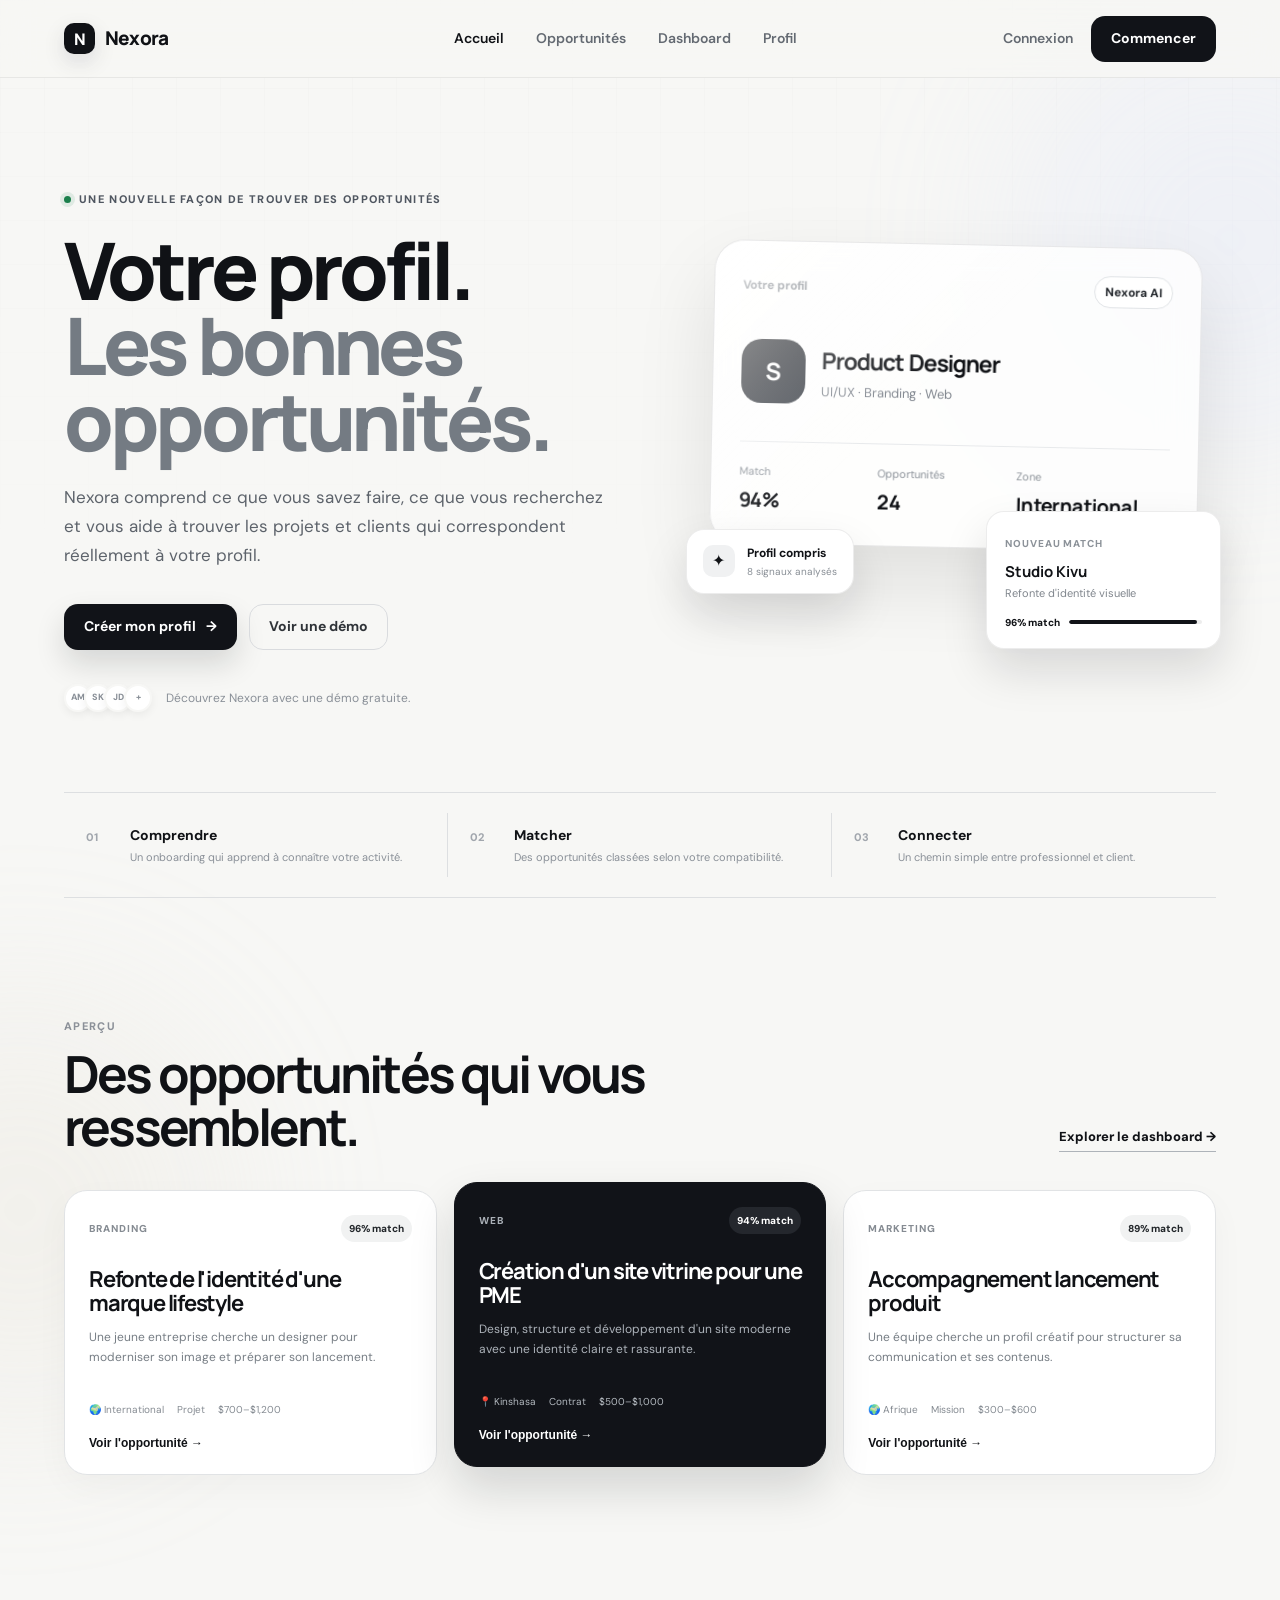
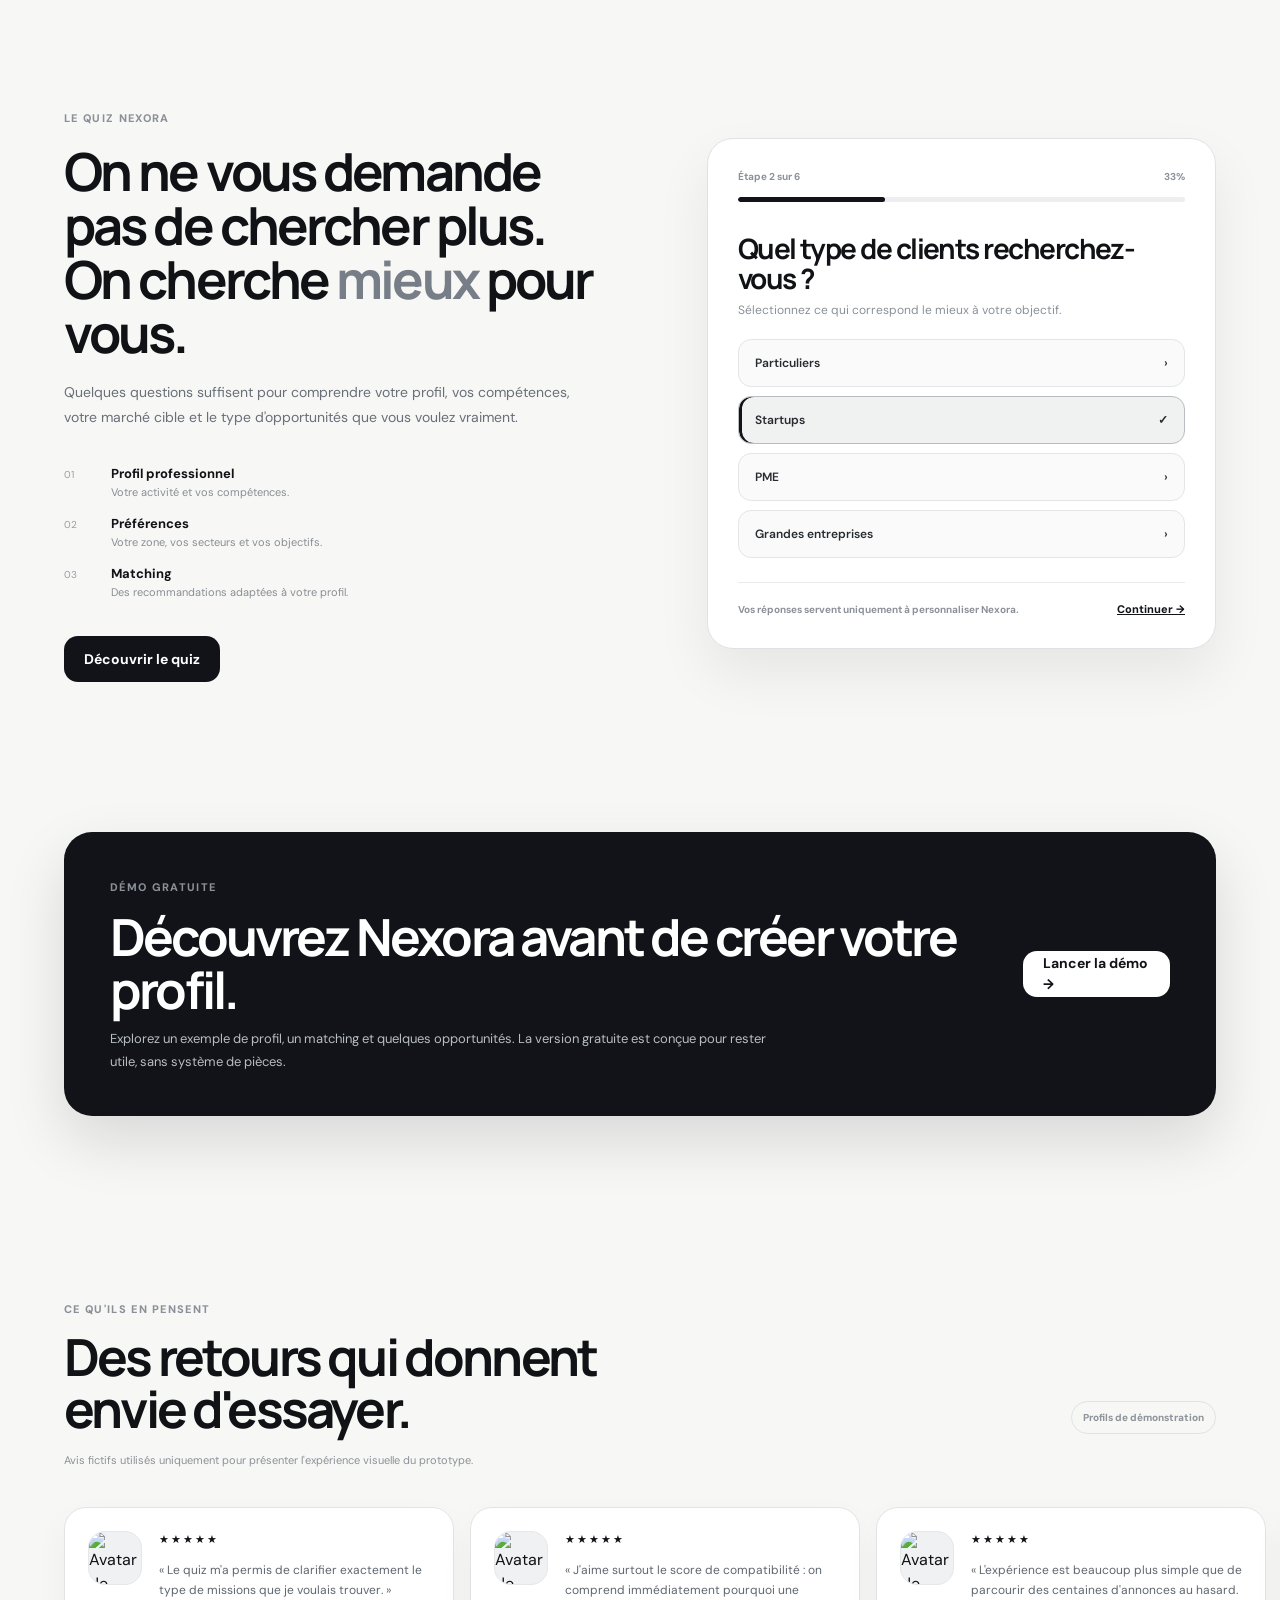
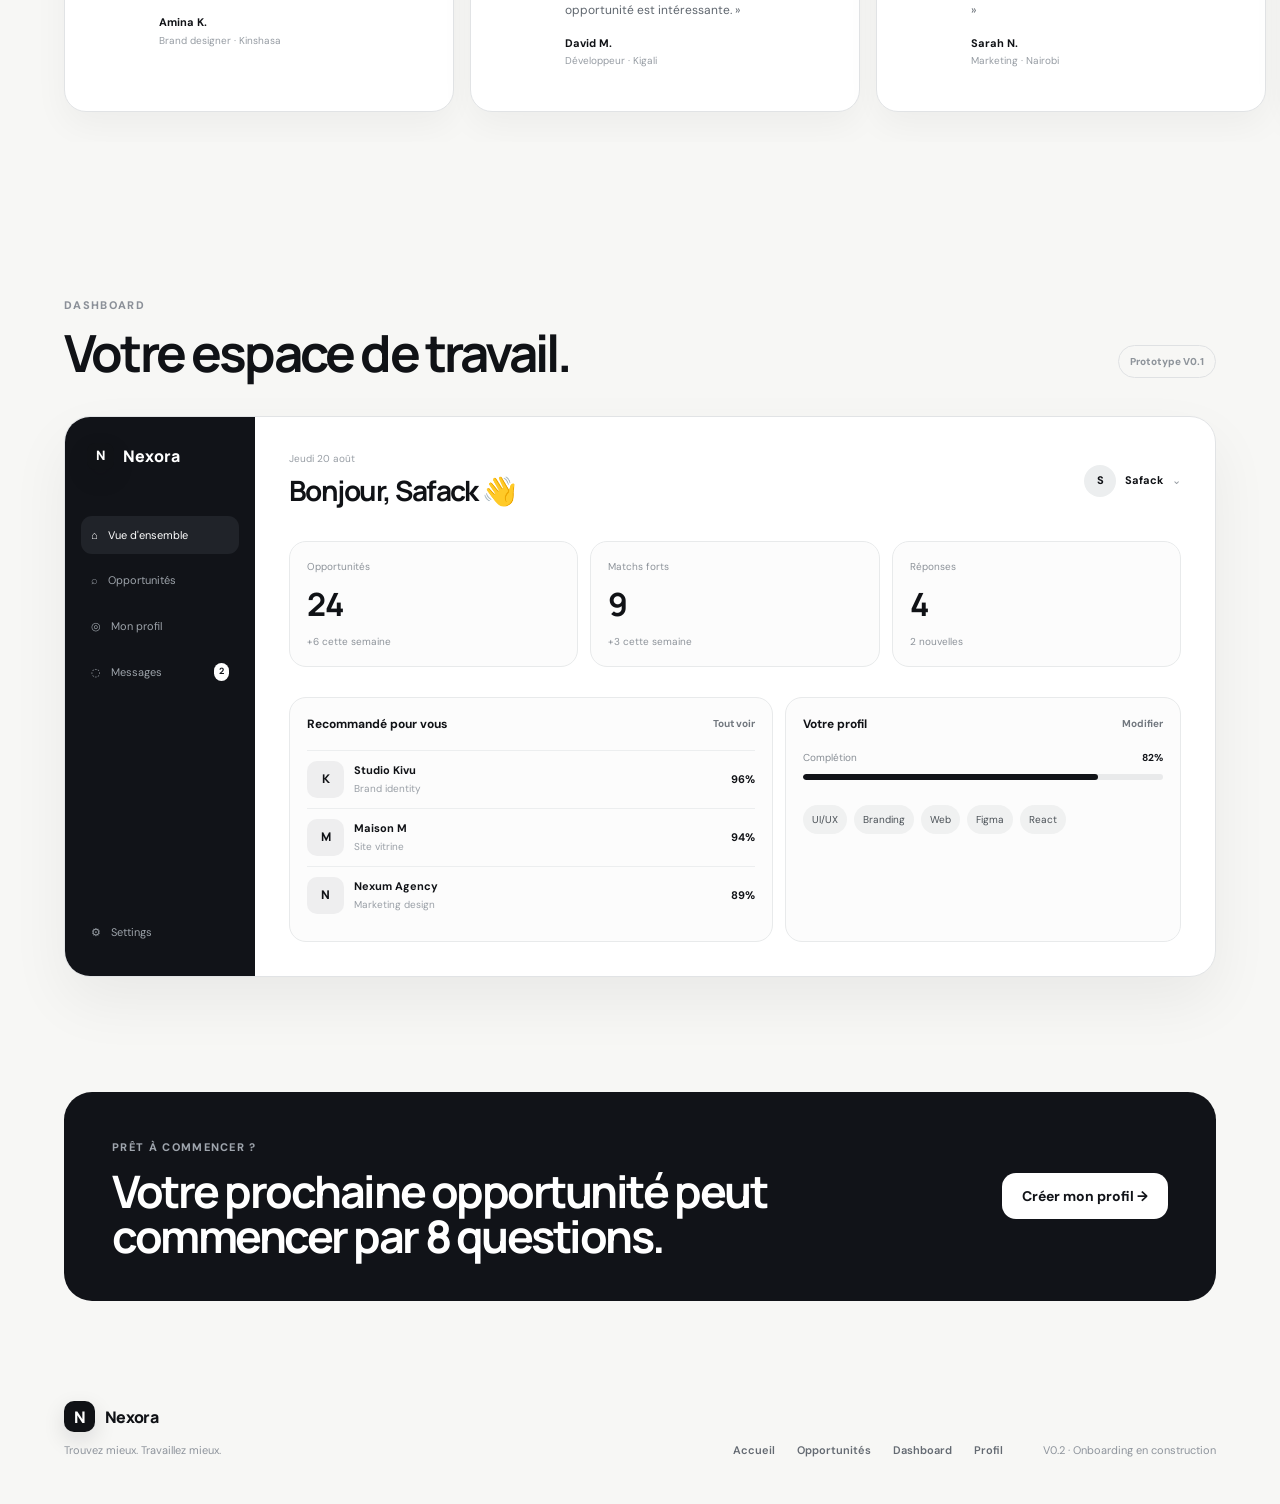
==== commit 65b34d52: "Connect Nexora profile CTA to onboarding" ====
--- a/index.html
+++ b/index.html
@@ -12,19 +12,19 @@
 </head>
 <body>
   <div class="ambient ambient-one"></div><div class="ambient ambient-two"></div>
-  <header class="site-header" id="top"><a class="brand" href="#home" aria-label="Nexora accueil"><span class="brand-mark">N</span><span>Nexora</span></a><nav class="desktop-nav" aria-label="Navigation principale"><a href="#home" class="nav-link active" data-section="home">Accueil</a><a href="#opportunities" class="nav-link" data-section="opportunities">Opportunités</a><a href="#dashboard" class="nav-link" data-section="dashboard">Dashboard</a><a href="#profile" class="nav-link" data-section="profile">Profil</a></nav><div class="header-actions"><a class="text-button" href="#login">Connexion</a><a class="button button-dark" href="#quiz">Commencer</a></div><button class="mobile-menu-button" id="mobileMenuButton" aria-label="Ouvrir le menu" aria-expanded="false">☰</button></header>
+  <header class="site-header" id="top"><a class="brand" href="#home" aria-label="Nexora accueil"><span class="brand-mark">N</span><span>Nexora</span></a><nav class="desktop-nav" aria-label="Navigation principale"><a href="#home" class="nav-link active" data-section="home">Accueil</a><a href="#opportunities" class="nav-link" data-section="opportunities">Opportunités</a><a href="#dashboard" class="nav-link" data-section="dashboard">Dashboard</a><a href="#profile" class="nav-link" data-section="profile">Profil</a></nav><div class="header-actions"><a class="text-button" href="onboarding.html">Connexion</a><a class="button button-dark" href="onboarding.html">Commencer</a></div><button class="mobile-menu-button" id="mobileMenuButton" aria-label="Ouvrir le menu" aria-expanded="false">☰</button></header>
   <main>
-    <section class="hero section-shell" id="home"><div class="hero-copy"><div class="eyebrow"><span class="status-dot"></span> Une nouvelle façon de trouver des opportunités</div><h1>Votre profil.<br /><span>Les bonnes opportunités.</span></h1><p class="hero-text">Nexora comprend ce que vous savez faire, ce que vous recherchez et vous aide à trouver les projets et clients qui correspondent réellement à votre profil.</p><div class="hero-actions"><a class="button button-primary" href="#quiz">Créer mon profil <span>→</span></a><a class="button button-ghost" href="#demo">Voir une démo</a></div><div class="trust-row"><div class="avatar-stack" aria-hidden="true"><span>AM</span><span>SK</span><span>JD</span><span>+</span></div><span>Découvrez Nexora avec une démo gratuite.</span></div></div><div class="hero-visual" aria-label="Aperçu du matching Nexora"><div class="orb-card orb-card-main"><div class="orb-header"><span>Votre profil</span><span class="pill">Nexora AI</span></div><div class="profile-mini"><div class="profile-avatar">S</div><div><strong>Product Designer</strong><span>UI/UX · Branding · Web</span></div></div><div class="signal-grid"><div><span>Match</span><strong>94%</strong></div><div><span>Opportunités</span><strong>24</strong></div><div><span>Zone</span><strong>International</strong></div></div></div><div class="floating-card floating-one"><span class="floating-label">Nouveau match</span><strong>Studio Kivu</strong><small>Refonte d'identité visuelle</small><div class="match-row"><span>96% match</span><span class="match-bar"><i style="width:96%"></i></span></div></div><div class="floating-card floating-two"><span class="floating-icon">✦</span><div><strong>Profil compris</strong><small>8 signaux analysés</small></div></div></div></section>
+    <section class="hero section-shell" id="home"><div class="hero-copy"><div class="eyebrow"><span class="status-dot"></span> Une nouvelle façon de trouver des opportunités</div><h1>Votre profil.<br /><span>Les bonnes opportunités.</span></h1><p class="hero-text">Nexora comprend ce que vous savez faire, ce que vous recherchez et vous aide à trouver les projets et clients qui correspondent réellement à votre profil.</p><div class="hero-actions"><a class="button button-primary" href="onboarding.html">Créer mon profil <span>→</span></a><a class="button button-ghost" href="#demo">Voir une démo</a></div><div class="trust-row"><div class="avatar-stack" aria-hidden="true"><span>AM</span><span>SK</span><span>JD</span><span>+</span></div><span>Découvrez Nexora avec une démo gratuite.</span></div></div><div class="hero-visual" aria-label="Aperçu du matching Nexora"><div class="orb-card orb-card-main"><div class="orb-header"><span>Votre profil</span><span class="pill">Nexora AI</span></div><div class="profile-mini"><div class="profile-avatar">S</div><div><strong>Product Designer</strong><span>UI/UX · Branding · Web</span></div></div><div class="signal-grid"><div><span>Match</span><strong>94%</strong></div><div><span>Opportunités</span><strong>24</strong></div><div><span>Zone</span><strong>International</strong></div></div></div><div class="floating-card floating-one"><span class="floating-label">Nouveau match</span><strong>Studio Kivu</strong><small>Refonte d'identité visuelle</small><div class="match-row"><span>96% match</span><span class="match-bar"><i style="width:96%"></i></span></div></div><div class="floating-card floating-two"><span class="floating-icon">✦</span><div><strong>Profil compris</strong><small>8 signaux analysés</small></div></div></div></section>
     <section class="value-strip section-shell"><div><span class="strip-number">01</span><strong>Comprendre</strong><span>Un onboarding qui apprend à connaître votre activité.</span></div><div><span class="strip-number">02</span><strong>Matcher</strong><span>Des opportunités classées selon votre compatibilité.</span></div><div><span class="strip-number">03</span><strong>Connecter</strong><span>Un chemin simple entre professionnel et client.</span></div></section>
     <section class="section-shell section-block" id="opportunities"><div class="section-heading"><div><span class="eyebrow muted">APERÇU</span><h2>Des opportunités qui vous ressemblent.</h2></div><a class="inline-link" href="#dashboard">Explorer le dashboard →</a></div><div class="opportunity-grid"><article class="opportunity-card"><div class="opportunity-top"><span class="category">Branding</span><span class="match-badge">96% match</span></div><h3>Refonte de l'identité d'une marque lifestyle</h3><p>Une jeune entreprise cherche un designer pour moderniser son image et préparer son lancement.</p><div class="opportunity-meta"><span>🌍 International</span><span>Projet</span><span>$700–$1,200</span></div><button class="card-link demo-action">Voir l'opportunité →</button></article><article class="opportunity-card featured-card"><div class="opportunity-top"><span class="category">Web</span><span class="match-badge">94% match</span></div><h3>Création d'un site vitrine pour une PME</h3><p>Design, structure et développement d'un site moderne avec une identité claire et rassurante.</p><div class="opportunity-meta"><span>📍 Kinshasa</span><span>Contrat</span><span>$500–$1,000</span></div><button class="card-link demo-action">Voir l'opportunité →</button></article><article class="opportunity-card"><div class="opportunity-top"><span class="category">Marketing</span><span class="match-badge">89% match</span></div><h3>Accompagnement lancement produit</h3><p>Une équipe cherche un profil créatif pour structurer sa communication et ses contenus.</p><div class="opportunity-meta"><span>🌍 Afrique</span><span>Mission</span><span>$300–$600</span></div><button class="card-link demo-action">Voir l'opportunité →</button></article></div></section>
-    <section class="section-shell section-block split-block" id="quiz"><div class="split-copy"><span class="eyebrow muted">LE QUIZ NEXORA</span><h2>On ne vous demande pas de chercher plus. On cherche <em>mieux</em> pour vous.</h2><p>Quelques questions suffisent pour comprendre votre profil, vos compétences, votre marché cible et le type d'opportunités que vous voulez vraiment.</p><div class="feature-list"><div><span>01</span><strong>Profil professionnel</strong><small>Votre activité et vos compétences.</small></div><div><span>02</span><strong>Préférences</strong><small>Votre zone, vos secteurs et vos objectifs.</small></div><div><span>03</span><strong>Matching</strong><small>Des recommandations adaptées à votre profil.</small></div></div><a class="button button-dark" href="#quiz-preview">Découvrir le quiz</a></div><div class="quiz-preview" id="quiz-preview"><div class="quiz-head"><span>Étape 2 sur 6</span><span>33%</span></div><div class="progress"><span style="width:33%"></span></div><h3>Quel type de clients recherchez-vous ?</h3><p class="quiz-note">Sélectionnez ce qui correspond le mieux à votre objectif.</p><div class="quiz-options"><button class="quiz-option">Particuliers <span>›</span></button><button class="quiz-option selected">Startups <span>✓</span></button><button class="quiz-option">PME <span>›</span></button><button class="quiz-option">Grandes entreprises <span>›</span></button></div><div class="quiz-footer"><span>Vos réponses servent uniquement à personnaliser Nexora.</span><button class="mini-button">Continuer →</button></div></div></section>
+    <section class="section-shell section-block split-block" id="quiz"><div class="split-copy"><span class="eyebrow muted">LE QUIZ NEXORA</span><h2>On ne vous demande pas de chercher plus. On cherche <em>mieux</em> pour vous.</h2><p>Quelques questions suffisent pour comprendre votre profil, vos compétences, votre marché cible et le type d'opportunités que vous voulez vraiment.</p><div class="feature-list"><div><span>01</span><strong>Profil professionnel</strong><small>Votre activité et vos compétences.</small></div><div><span>02</span><strong>Préférences</strong><small>Votre zone, vos secteurs et vos objectifs.</small></div><div><span>03</span><strong>Matching</strong><small>Des recommandations adaptées à votre profil.</small></div></div><a class="button button-dark" href="onboarding.html">Découvrir le quiz</a></div><div class="quiz-preview" id="quiz-preview"><div class="quiz-head"><span>Étape 2 sur 6</span><span>33%</span></div><div class="progress"><span style="width:33%"></span></div><h3>Quel type de clients recherchez-vous ?</h3><p class="quiz-note">Sélectionnez ce qui correspond le mieux à votre objectif.</p><div class="quiz-options"><button class="quiz-option">Particuliers <span>›</span></button><button class="quiz-option selected">Startups <span>✓</span></button><button class="quiz-option">PME <span>›</span></button><button class="quiz-option">Grandes entreprises <span>›</span></button></div><div class="quiz-footer"><span>Vos réponses servent uniquement à personnaliser Nexora.</span><a class="mini-button" href="onboarding.html">Continuer →</a></div></div></section>
     <section class="section-shell section-block demo-section" id="demo"><div class="demo-card"><div><span class="eyebrow muted">DÉMO GRATUITE</span><h2>Découvrez Nexora avant de créer votre profil.</h2><p>Explorez un exemple de profil, un matching et quelques opportunités. La version gratuite est conçue pour rester utile, sans système de pièces.</p></div><a class="button button-light" href="#dashboard">Lancer la démo →</a></div></section>
     <section class="section-shell section-block testimonials" id="testimonials"><div class="section-heading"><div><span class="eyebrow muted">CE QU'ILS EN PENSENT</span><h2>Des retours qui donnent envie d'essayer.</h2></div><span class="demo-label">Profils de démonstration</span></div><p class="section-note">Avis fictifs utilisés uniquement pour présenter l'expérience visuelle du prototype.</p><div class="testimonial-window"><div class="testimonial-track" id="testimonialTrack"><article class="testimonial-card"><img src="https://api.dicebear.com/9.x/personas/svg?seed=Amina" alt="Avatar de démonstration Amina" /><div><div class="stars">★★★★★</div><p>« Le quiz m'a permis de clarifier exactement le type de missions que je voulais trouver. »</p><strong>Amina K.</strong><span>Brand designer · Kinshasa</span></div></article><article class="testimonial-card"><img src="https://api.dicebear.com/9.x/personas/svg?seed=David" alt="Avatar de démonstration David" /><div><div class="stars">★★★★★</div><p>« J'aime surtout le score de compatibilité : on comprend immédiatement pourquoi une opportunité est intéressante. »</p><strong>David M.</strong><span>Développeur · Kigali</span></div></article><article class="testimonial-card"><img src="https://api.dicebear.com/9.x/personas/svg?seed=Sarah" alt="Avatar de démonstration Sarah" /><div><div class="stars">★★★★★</div><p>« L'expérience est beaucoup plus simple que de parcourir des centaines d'annonces au hasard. »</p><strong>Sarah N.</strong><span>Marketing · Nairobi</span></div></article><article class="testimonial-card"><img src="https://api.dicebear.com/9.x/personas/svg?seed=Chris" alt="Avatar de démonstration Chris" /><div><div class="stars">★★★★★</div><p>« Nexora donne l'impression d'avoir un assistant qui comprend vraiment mon activité. »</p><strong>Chris B.</strong><span>Consultant · Abidjan</span></div></article></div></div></section>
-    <section class="section-shell section-block dashboard-section" id="dashboard"><div class="section-heading"><div><span class="eyebrow muted">DASHBOARD</span><h2>Votre espace de travail.</h2></div><span class="demo-label">Prototype V0.1</span></div><div class="dashboard-frame"><aside class="dashboard-sidebar"><div class="sidebar-brand"><span class="brand-mark small">N</span><span>Nexora</span></div><nav><a class="side-link active" href="#dashboard">⌂ <span>Vue d'ensemble</span></a><a class="side-link" href="#opportunities">⌕ <span>Opportunités</span></a><a class="side-link" href="#profile">◎ <span>Mon profil</span></a><a class="side-link" href="#messages">◌ <span>Messages</span><b>2</b></a></nav><div class="sidebar-bottom"><a class="side-link" href="#settings">⚙ <span>Settings</span></a></div></aside><div class="dashboard-main"><div class="dashboard-top"><div><small>Jeudi 20 août</small><h3>Bonjour, Safack 👋</h3></div><div class="profile-chip"><span>S</span><strong>Safack</strong><i>⌄</i></div></div><div class="stat-cards"><div><small>Opportunités</small><strong>24</strong><span>+6 cette semaine</span></div><div><small>Matchs forts</small><strong>9</strong><span>+3 cette semaine</span></div><div><small>Réponses</small><strong>4</strong><span>2 nouvelles</span></div></div><div class="dashboard-content-grid"><div class="panel opportunities-panel"><div class="panel-title"><strong>Recommandé pour vous</strong><a href="#opportunities">Tout voir</a></div><div class="mini-opportunity"><div class="company-logo">K</div><div><strong>Studio Kivu</strong><span>Brand identity</span></div><b>96%</b></div><div class="mini-opportunity"><div class="company-logo">M</div><div><strong>Maison M</strong><span>Site vitrine</span></div><b>94%</b></div><div class="mini-opportunity"><div class="company-logo">N</div><div><strong>Nexum Agency</strong><span>Marketing design</span></div><b>89%</b></div></div><div class="panel profile-panel" id="profile"><div class="panel-title"><strong>Votre profil</strong><a href="#quiz">Modifier</a></div><div class="profile-progress"><div><span>Complétion</span><strong>82%</strong></div><div class="profile-progress-bar"><span style="width:82%"></span></div></div><div class="skill-tags"><span>UI/UX</span><span>Branding</span><span>Web</span><span>Figma</span><span>React</span></div></div></div></div></div></section>
-    <section class="section-shell section-block cta-block"><div><span class="eyebrow">PRÊT À COMMENCER ?</span><h2>Votre prochaine opportunité peut commencer par 6 questions.</h2></div><a class="button button-light" href="#quiz">Créer mon profil →</a></section>
+    <section class="section-shell section-block dashboard-section" id="dashboard"><div class="section-heading"><div><span class="eyebrow muted">DASHBOARD</span><h2>Votre espace de travail.</h2></div><span class="demo-label">Prototype V0.1</span></div><div class="dashboard-frame"><aside class="dashboard-sidebar"><div class="sidebar-brand"><span class="brand-mark small">N</span><span>Nexora</span></div><nav><a class="side-link active" href="#dashboard">⌂ <span>Vue d'ensemble</span></a><a class="side-link" href="#opportunities">⌕ <span>Opportunités</span></a><a class="side-link" href="#profile">◎ <span>Mon profil</span></a><a class="side-link" href="#messages">◌ <span>Messages</span><b>2</b></a></nav><div class="sidebar-bottom"><a class="side-link" href="#settings">⚙ <span>Settings</span></a></div></aside><div class="dashboard-main"><div class="dashboard-top"><div><small>Jeudi 20 août</small><h3>Bonjour, Safack 👋</h3></div><div class="profile-chip"><span>S</span><strong>Safack</strong><i>⌄</i></div></div><div class="stat-cards"><div><small>Opportunités</small><strong>24</strong><span>+6 cette semaine</span></div><div><small>Matchs forts</small><strong>9</strong><span>+3 cette semaine</span></div><div><small>Réponses</small><strong>4</strong><span>2 nouvelles</span></div></div><div class="dashboard-content-grid"><div class="panel opportunities-panel"><div class="panel-title"><strong>Recommandé pour vous</strong><a href="#opportunities">Tout voir</a></div><div class="mini-opportunity"><div class="company-logo">K</div><div><strong>Studio Kivu</strong><span>Brand identity</span></div><b>96%</b></div><div class="mini-opportunity"><div class="company-logo">M</div><div><strong>Maison M</strong><span>Site vitrine</span></div><b>94%</b></div><div class="mini-opportunity"><div class="company-logo">N</div><div><strong>Nexum Agency</strong><span>Marketing design</span></div><b>89%</b></div></div><div class="panel profile-panel" id="profile"><div class="panel-title"><strong>Votre profil</strong><a href="onboarding.html">Modifier</a></div><div class="profile-progress"><div><span>Complétion</span><strong>82%</strong></div><div class="profile-progress-bar"><span style="width:82%"></span></div></div><div class="skill-tags"><span>UI/UX</span><span>Branding</span><span>Web</span><span>Figma</span><span>React</span></div></div></div></div></div></section>
+    <section class="section-shell section-block cta-block"><div><span class="eyebrow">PRÊT À COMMENCER ?</span><h2>Votre prochaine opportunité peut commencer par 8 questions.</h2></div><a class="button button-light" href="onboarding.html">Créer mon profil →</a></section>
   </main>
-  <footer class="site-footer section-shell" id="settings"><div><a class="brand footer-brand" href="#home"><span class="brand-mark">N</span><span>Nexora</span></a><p>Trouvez mieux. Travaillez mieux.</p></div><div class="footer-links"><a href="#home">Accueil</a><a href="#opportunities">Opportunités</a><a href="#dashboard">Dashboard</a><a href="#profile">Profil</a></div><div class="footer-note">V0.1 · Prototype en construction</div></footer>
-  <div class="mobile-menu" id="mobileMenu"><a href="#home">Accueil</a><a href="#opportunities">Opportunités</a><a href="#dashboard">Dashboard</a><a href="#profile">Profil</a><a href="#quiz">Commencer le quiz</a></div><div class="toast" id="toast" role="status" aria-live="polite">Cette action sera activée dans une prochaine version.</div>
+  <footer class="site-footer section-shell" id="settings"><div><a class="brand footer-brand" href="#home"><span class="brand-mark">N</span><span>Nexora</span></a><p>Trouvez mieux. Travaillez mieux.</p></div><div class="footer-links"><a href="#home">Accueil</a><a href="#opportunities">Opportunités</a><a href="#dashboard">Dashboard</a><a href="onboarding.html">Profil</a></div><div class="footer-note">V0.2 · Onboarding en construction</div></footer>
+  <div class="mobile-menu" id="mobileMenu"><a href="#home">Accueil</a><a href="#opportunities">Opportunités</a><a href="#dashboard">Dashboard</a><a href="#profile">Profil</a><a href="onboarding.html">Créer mon profil</a></div><div class="toast" id="toast" role="status" aria-live="polite">Cette action sera activée dans une prochaine version.</div>
   <script src="app.js"></script>
 </body>
 </html>
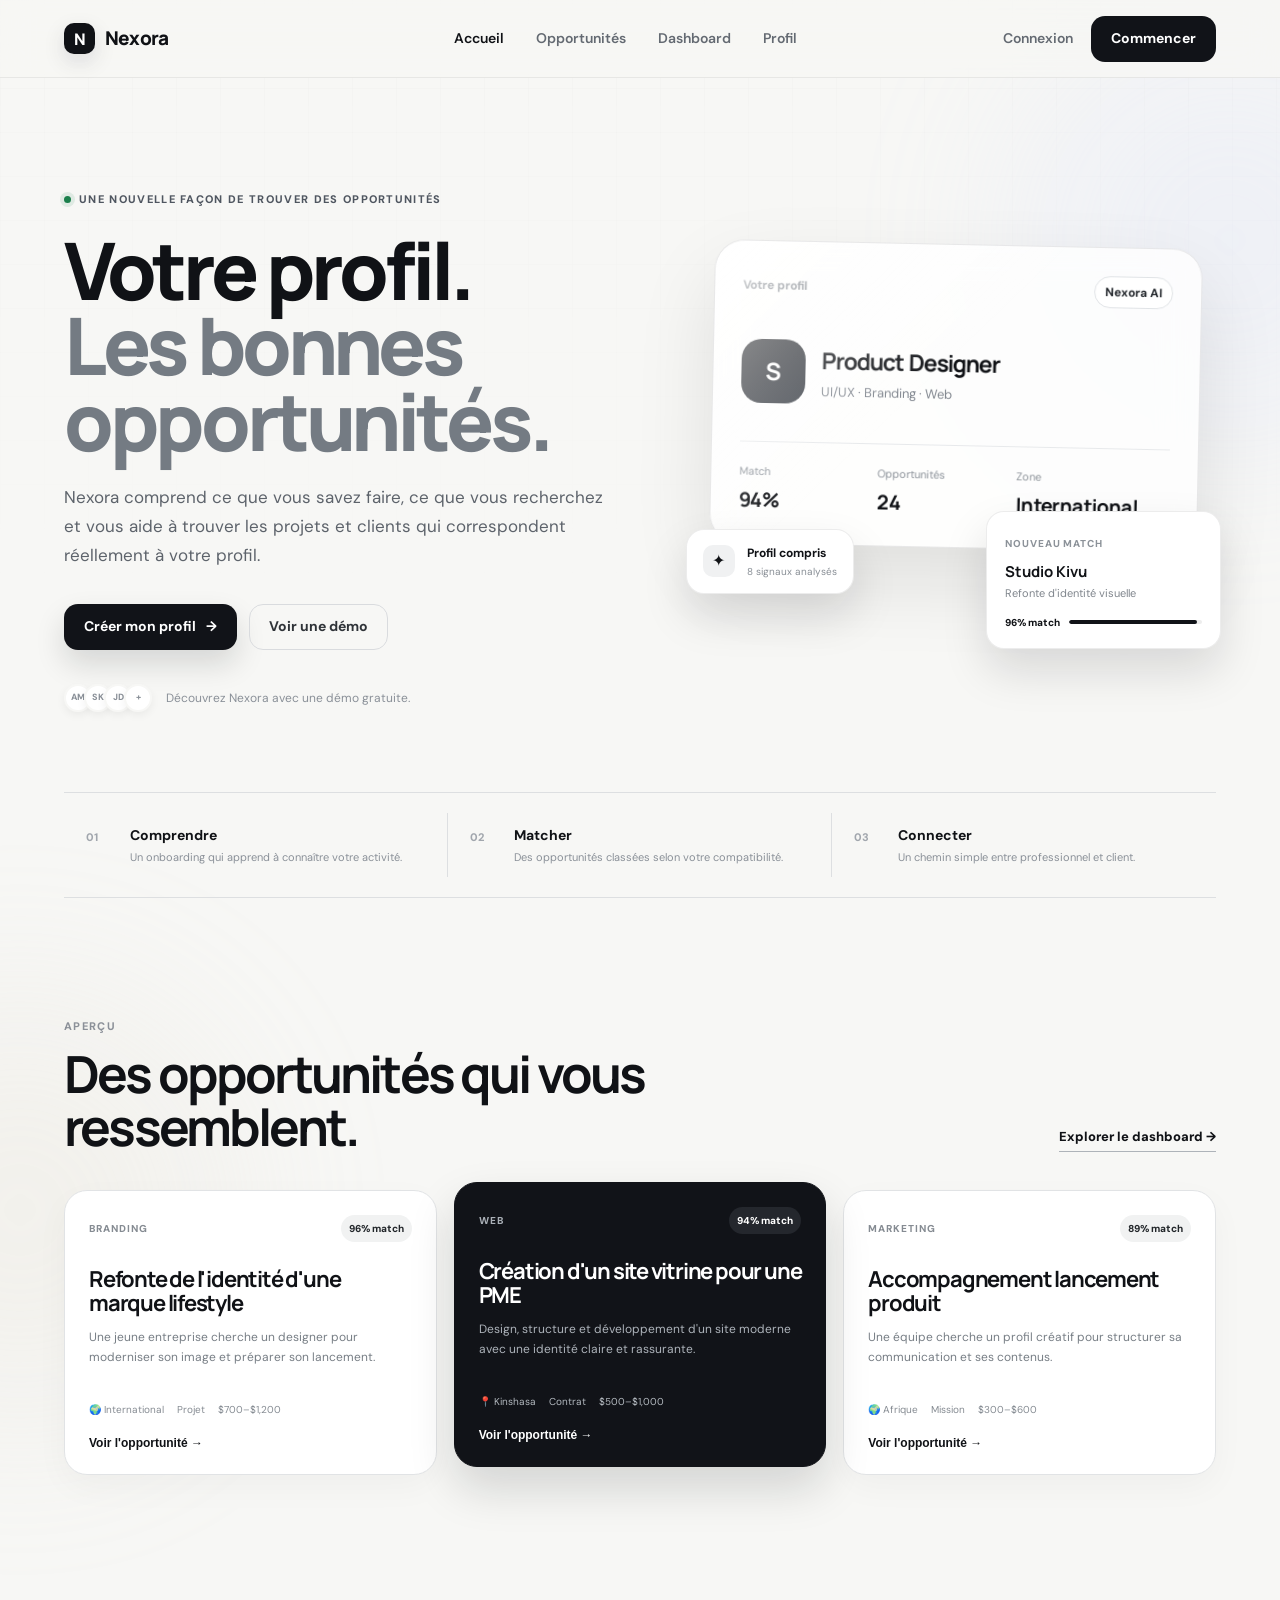
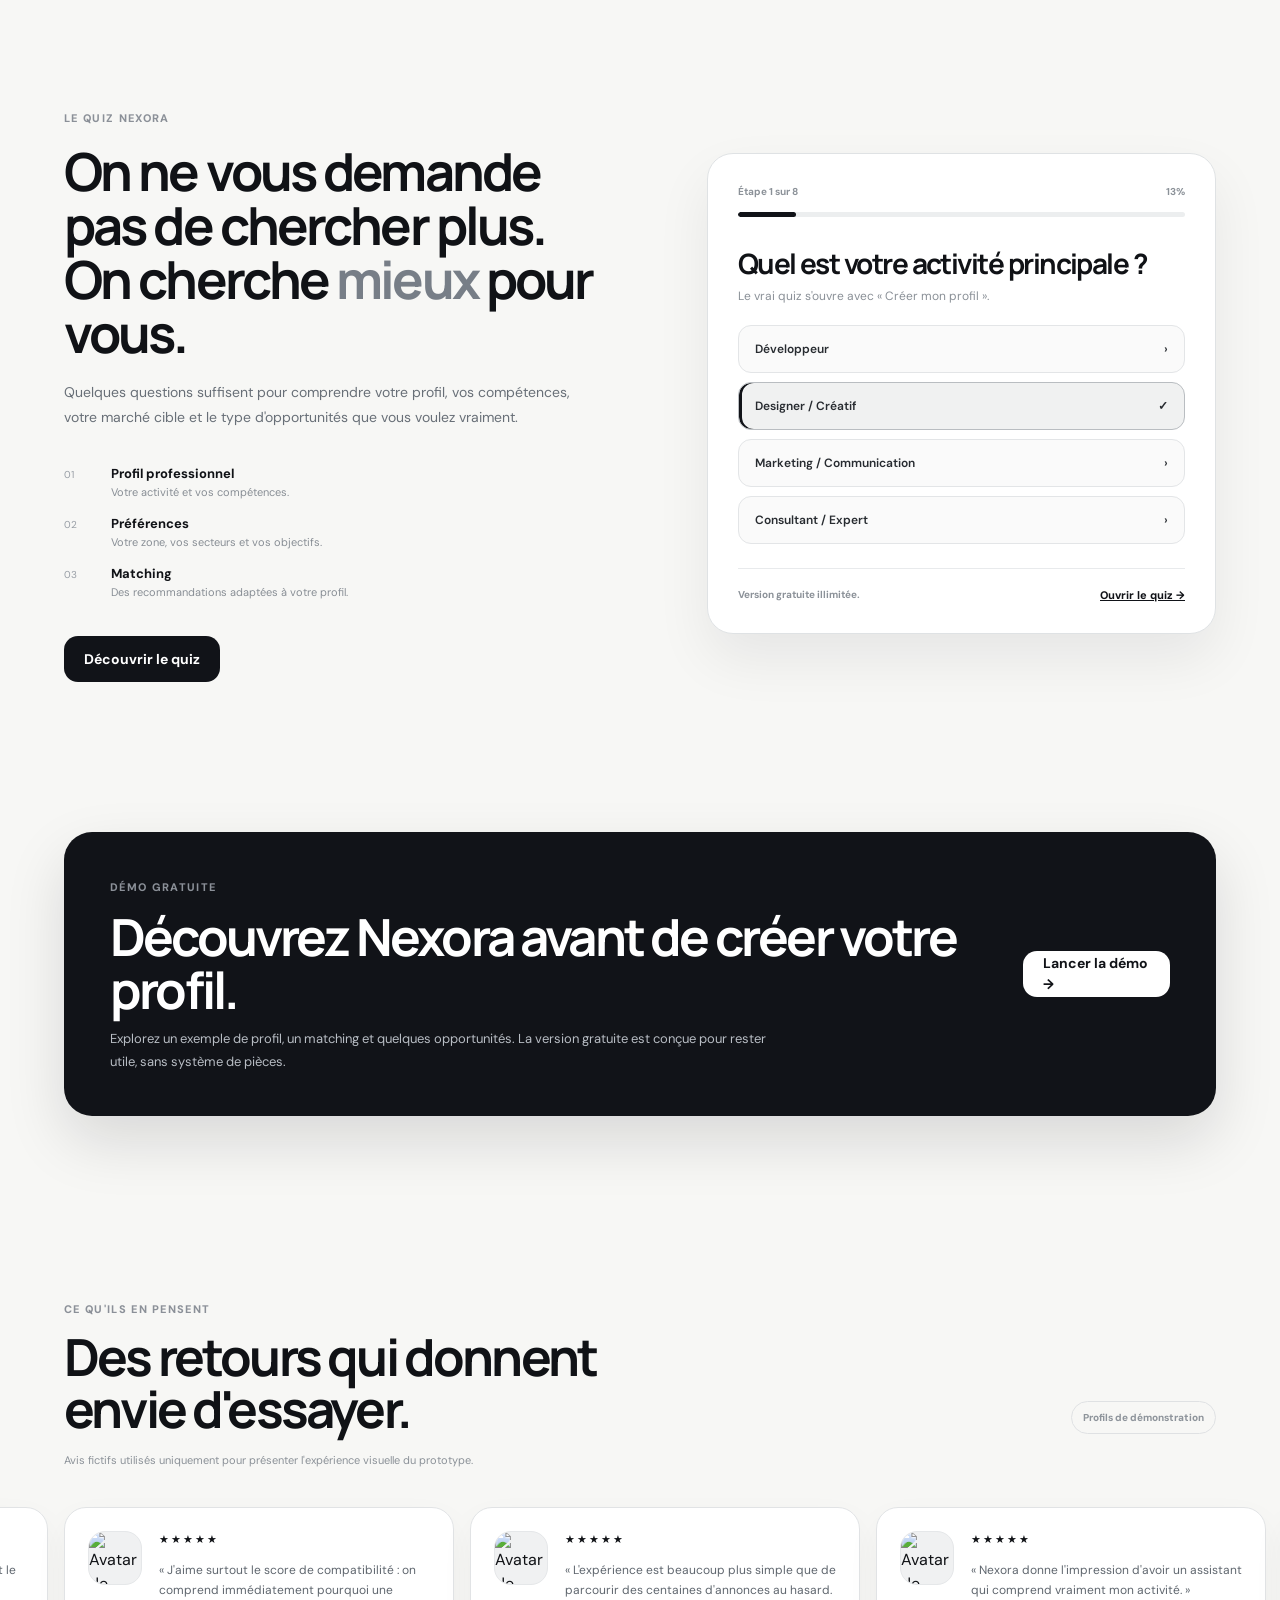
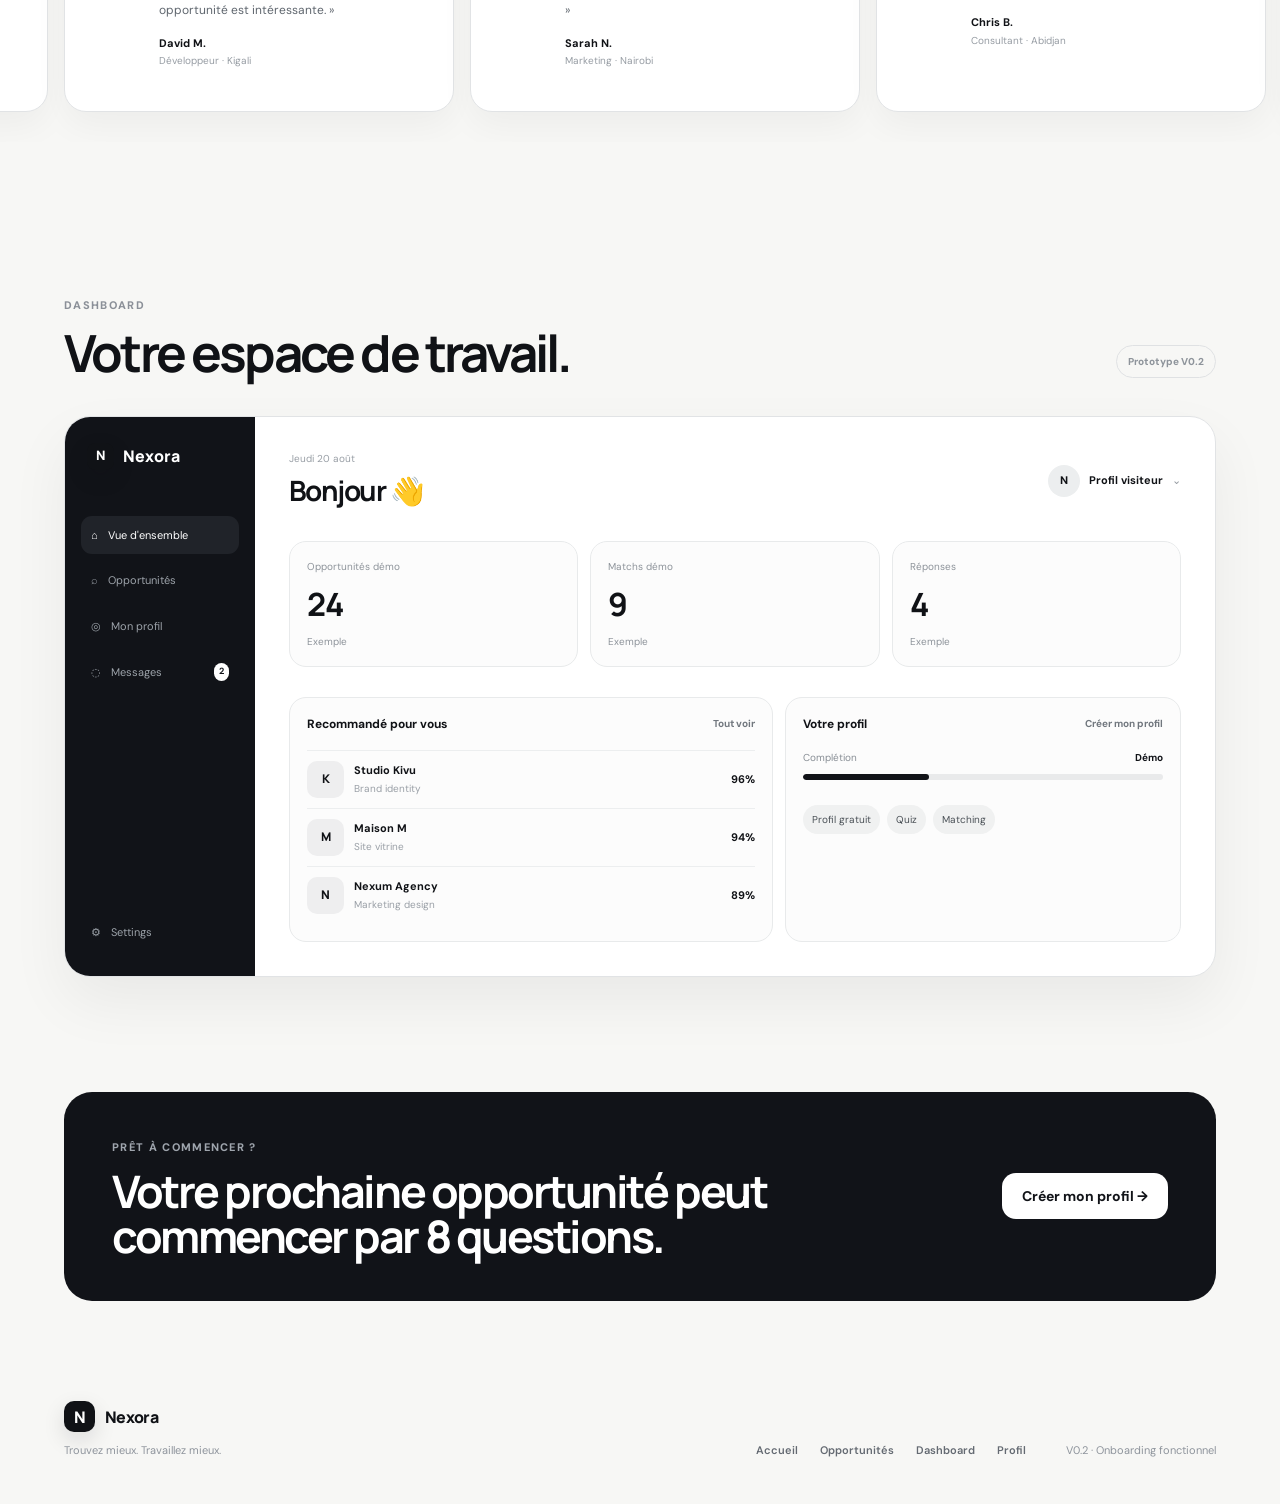
==== commit 6f5e9661: "Connect homepage to functional onboarding flow" ====
--- a/index.html
+++ b/index.html
@@ -17,13 +17,13 @@
     <section class="hero section-shell" id="home"><div class="hero-copy"><div class="eyebrow"><span class="status-dot"></span> Une nouvelle façon de trouver des opportunités</div><h1>Votre profil.<br /><span>Les bonnes opportunités.</span></h1><p class="hero-text">Nexora comprend ce que vous savez faire, ce que vous recherchez et vous aide à trouver les projets et clients qui correspondent réellement à votre profil.</p><div class="hero-actions"><a class="button button-primary" href="onboarding.html">Créer mon profil <span>→</span></a><a class="button button-ghost" href="#demo">Voir une démo</a></div><div class="trust-row"><div class="avatar-stack" aria-hidden="true"><span>AM</span><span>SK</span><span>JD</span><span>+</span></div><span>Découvrez Nexora avec une démo gratuite.</span></div></div><div class="hero-visual" aria-label="Aperçu du matching Nexora"><div class="orb-card orb-card-main"><div class="orb-header"><span>Votre profil</span><span class="pill">Nexora AI</span></div><div class="profile-mini"><div class="profile-avatar">S</div><div><strong>Product Designer</strong><span>UI/UX · Branding · Web</span></div></div><div class="signal-grid"><div><span>Match</span><strong>94%</strong></div><div><span>Opportunités</span><strong>24</strong></div><div><span>Zone</span><strong>International</strong></div></div></div><div class="floating-card floating-one"><span class="floating-label">Nouveau match</span><strong>Studio Kivu</strong><small>Refonte d'identité visuelle</small><div class="match-row"><span>96% match</span><span class="match-bar"><i style="width:96%"></i></span></div></div><div class="floating-card floating-two"><span class="floating-icon">✦</span><div><strong>Profil compris</strong><small>8 signaux analysés</small></div></div></div></section>
     <section class="value-strip section-shell"><div><span class="strip-number">01</span><strong>Comprendre</strong><span>Un onboarding qui apprend à connaître votre activité.</span></div><div><span class="strip-number">02</span><strong>Matcher</strong><span>Des opportunités classées selon votre compatibilité.</span></div><div><span class="strip-number">03</span><strong>Connecter</strong><span>Un chemin simple entre professionnel et client.</span></div></section>
     <section class="section-shell section-block" id="opportunities"><div class="section-heading"><div><span class="eyebrow muted">APERÇU</span><h2>Des opportunités qui vous ressemblent.</h2></div><a class="inline-link" href="#dashboard">Explorer le dashboard →</a></div><div class="opportunity-grid"><article class="opportunity-card"><div class="opportunity-top"><span class="category">Branding</span><span class="match-badge">96% match</span></div><h3>Refonte de l'identité d'une marque lifestyle</h3><p>Une jeune entreprise cherche un designer pour moderniser son image et préparer son lancement.</p><div class="opportunity-meta"><span>🌍 International</span><span>Projet</span><span>$700–$1,200</span></div><button class="card-link demo-action">Voir l'opportunité →</button></article><article class="opportunity-card featured-card"><div class="opportunity-top"><span class="category">Web</span><span class="match-badge">94% match</span></div><h3>Création d'un site vitrine pour une PME</h3><p>Design, structure et développement d'un site moderne avec une identité claire et rassurante.</p><div class="opportunity-meta"><span>📍 Kinshasa</span><span>Contrat</span><span>$500–$1,000</span></div><button class="card-link demo-action">Voir l'opportunité →</button></article><article class="opportunity-card"><div class="opportunity-top"><span class="category">Marketing</span><span class="match-badge">89% match</span></div><h3>Accompagnement lancement produit</h3><p>Une équipe cherche un profil créatif pour structurer sa communication et ses contenus.</p><div class="opportunity-meta"><span>🌍 Afrique</span><span>Mission</span><span>$300–$600</span></div><button class="card-link demo-action">Voir l'opportunité →</button></article></div></section>
-    <section class="section-shell section-block split-block" id="quiz"><div class="split-copy"><span class="eyebrow muted">LE QUIZ NEXORA</span><h2>On ne vous demande pas de chercher plus. On cherche <em>mieux</em> pour vous.</h2><p>Quelques questions suffisent pour comprendre votre profil, vos compétences, votre marché cible et le type d'opportunités que vous voulez vraiment.</p><div class="feature-list"><div><span>01</span><strong>Profil professionnel</strong><small>Votre activité et vos compétences.</small></div><div><span>02</span><strong>Préférences</strong><small>Votre zone, vos secteurs et vos objectifs.</small></div><div><span>03</span><strong>Matching</strong><small>Des recommandations adaptées à votre profil.</small></div></div><a class="button button-dark" href="onboarding.html">Découvrir le quiz</a></div><div class="quiz-preview" id="quiz-preview"><div class="quiz-head"><span>Étape 2 sur 6</span><span>33%</span></div><div class="progress"><span style="width:33%"></span></div><h3>Quel type de clients recherchez-vous ?</h3><p class="quiz-note">Sélectionnez ce qui correspond le mieux à votre objectif.</p><div class="quiz-options"><button class="quiz-option">Particuliers <span>›</span></button><button class="quiz-option selected">Startups <span>✓</span></button><button class="quiz-option">PME <span>›</span></button><button class="quiz-option">Grandes entreprises <span>›</span></button></div><div class="quiz-footer"><span>Vos réponses servent uniquement à personnaliser Nexora.</span><a class="mini-button" href="onboarding.html">Continuer →</a></div></div></section>
+    <section class="section-shell section-block split-block" id="quiz"><div class="split-copy"><span class="eyebrow muted">LE QUIZ NEXORA</span><h2>On ne vous demande pas de chercher plus. On cherche <em>mieux</em> pour vous.</h2><p>Quelques questions suffisent pour comprendre votre profil, vos compétences, votre marché cible et le type d'opportunités que vous voulez vraiment.</p><div class="feature-list"><div><span>01</span><strong>Profil professionnel</strong><small>Votre activité et vos compétences.</small></div><div><span>02</span><strong>Préférences</strong><small>Votre zone, vos secteurs et vos objectifs.</small></div><div><span>03</span><strong>Matching</strong><small>Des recommandations adaptées à votre profil.</small></div></div><a class="button button-dark" href="onboarding.html">Découvrir le quiz</a></div><div class="quiz-preview" id="quiz-preview"><div class="quiz-head"><span>Étape 1 sur 8</span><span>13%</span></div><div class="progress"><span style="width:13%"></span></div><h3>Quel est votre activité principale ?</h3><p class="quiz-note">Le vrai quiz s'ouvre avec « Créer mon profil ».</p><div class="quiz-options"><button class="quiz-option">Développeur <span>›</span></button><button class="quiz-option selected">Designer / Créatif <span>✓</span></button><button class="quiz-option">Marketing / Communication <span>›</span></button><button class="quiz-option">Consultant / Expert <span>›</span></button></div><div class="quiz-footer"><span>Version gratuite illimitée.</span><a class="mini-button" href="onboarding.html">Ouvrir le quiz →</a></div></div></section>
     <section class="section-shell section-block demo-section" id="demo"><div class="demo-card"><div><span class="eyebrow muted">DÉMO GRATUITE</span><h2>Découvrez Nexora avant de créer votre profil.</h2><p>Explorez un exemple de profil, un matching et quelques opportunités. La version gratuite est conçue pour rester utile, sans système de pièces.</p></div><a class="button button-light" href="#dashboard">Lancer la démo →</a></div></section>
     <section class="section-shell section-block testimonials" id="testimonials"><div class="section-heading"><div><span class="eyebrow muted">CE QU'ILS EN PENSENT</span><h2>Des retours qui donnent envie d'essayer.</h2></div><span class="demo-label">Profils de démonstration</span></div><p class="section-note">Avis fictifs utilisés uniquement pour présenter l'expérience visuelle du prototype.</p><div class="testimonial-window"><div class="testimonial-track" id="testimonialTrack"><article class="testimonial-card"><img src="https://api.dicebear.com/9.x/personas/svg?seed=Amina" alt="Avatar de démonstration Amina" /><div><div class="stars">★★★★★</div><p>« Le quiz m'a permis de clarifier exactement le type de missions que je voulais trouver. »</p><strong>Amina K.</strong><span>Brand designer · Kinshasa</span></div></article><article class="testimonial-card"><img src="https://api.dicebear.com/9.x/personas/svg?seed=David" alt="Avatar de démonstration David" /><div><div class="stars">★★★★★</div><p>« J'aime surtout le score de compatibilité : on comprend immédiatement pourquoi une opportunité est intéressante. »</p><strong>David M.</strong><span>Développeur · Kigali</span></div></article><article class="testimonial-card"><img src="https://api.dicebear.com/9.x/personas/svg?seed=Sarah" alt="Avatar de démonstration Sarah" /><div><div class="stars">★★★★★</div><p>« L'expérience est beaucoup plus simple que de parcourir des centaines d'annonces au hasard. »</p><strong>Sarah N.</strong><span>Marketing · Nairobi</span></div></article><article class="testimonial-card"><img src="https://api.dicebear.com/9.x/personas/svg?seed=Chris" alt="Avatar de démonstration Chris" /><div><div class="stars">★★★★★</div><p>« Nexora donne l'impression d'avoir un assistant qui comprend vraiment mon activité. »</p><strong>Chris B.</strong><span>Consultant · Abidjan</span></div></article></div></div></section>
-    <section class="section-shell section-block dashboard-section" id="dashboard"><div class="section-heading"><div><span class="eyebrow muted">DASHBOARD</span><h2>Votre espace de travail.</h2></div><span class="demo-label">Prototype V0.1</span></div><div class="dashboard-frame"><aside class="dashboard-sidebar"><div class="sidebar-brand"><span class="brand-mark small">N</span><span>Nexora</span></div><nav><a class="side-link active" href="#dashboard">⌂ <span>Vue d'ensemble</span></a><a class="side-link" href="#opportunities">⌕ <span>Opportunités</span></a><a class="side-link" href="#profile">◎ <span>Mon profil</span></a><a class="side-link" href="#messages">◌ <span>Messages</span><b>2</b></a></nav><div class="sidebar-bottom"><a class="side-link" href="#settings">⚙ <span>Settings</span></a></div></aside><div class="dashboard-main"><div class="dashboard-top"><div><small>Jeudi 20 août</small><h3>Bonjour, Safack 👋</h3></div><div class="profile-chip"><span>S</span><strong>Safack</strong><i>⌄</i></div></div><div class="stat-cards"><div><small>Opportunités</small><strong>24</strong><span>+6 cette semaine</span></div><div><small>Matchs forts</small><strong>9</strong><span>+3 cette semaine</span></div><div><small>Réponses</small><strong>4</strong><span>2 nouvelles</span></div></div><div class="dashboard-content-grid"><div class="panel opportunities-panel"><div class="panel-title"><strong>Recommandé pour vous</strong><a href="#opportunities">Tout voir</a></div><div class="mini-opportunity"><div class="company-logo">K</div><div><strong>Studio Kivu</strong><span>Brand identity</span></div><b>96%</b></div><div class="mini-opportunity"><div class="company-logo">M</div><div><strong>Maison M</strong><span>Site vitrine</span></div><b>94%</b></div><div class="mini-opportunity"><div class="company-logo">N</div><div><strong>Nexum Agency</strong><span>Marketing design</span></div><b>89%</b></div></div><div class="panel profile-panel" id="profile"><div class="panel-title"><strong>Votre profil</strong><a href="onboarding.html">Modifier</a></div><div class="profile-progress"><div><span>Complétion</span><strong>82%</strong></div><div class="profile-progress-bar"><span style="width:82%"></span></div></div><div class="skill-tags"><span>UI/UX</span><span>Branding</span><span>Web</span><span>Figma</span><span>React</span></div></div></div></div></div></section>
+    <section class="section-shell section-block dashboard-section" id="dashboard"><div class="section-heading"><div><span class="eyebrow muted">DASHBOARD</span><h2>Votre espace de travail.</h2></div><span class="demo-label">Prototype V0.2</span></div><div class="dashboard-frame"><aside class="dashboard-sidebar"><div class="sidebar-brand"><span class="brand-mark small">N</span><span>Nexora</span></div><nav><a class="side-link active" href="#dashboard">⌂ <span>Vue d'ensemble</span></a><a class="side-link" href="#opportunities">⌕ <span>Opportunités</span></a><a class="side-link" href="onboarding.html">◎ <span>Mon profil</span></a><a class="side-link" href="#messages">◌ <span>Messages</span><b>2</b></a></nav><div class="sidebar-bottom"><a class="side-link" href="#settings">⚙ <span>Settings</span></a></div></aside><div class="dashboard-main"><div class="dashboard-top"><div><small>Jeudi 20 août</small><h3>Bonjour 👋</h3></div><div class="profile-chip"><span>N</span><strong>Profil visiteur</strong><i>⌄</i></div></div><div class="stat-cards"><div><small>Opportunités démo</small><strong>24</strong><span>Exemple</span></div><div><small>Matchs démo</small><strong>9</strong><span>Exemple</span></div><div><small>Réponses</small><strong>4</strong><span>Exemple</span></div></div><div class="dashboard-content-grid"><div class="panel opportunities-panel"><div class="panel-title"><strong>Recommandé pour vous</strong><a href="#opportunities">Tout voir</a></div><div class="mini-opportunity"><div class="company-logo">K</div><div><strong>Studio Kivu</strong><span>Brand identity</span></div><b>96%</b></div><div class="mini-opportunity"><div class="company-logo">M</div><div><strong>Maison M</strong><span>Site vitrine</span></div><b>94%</b></div><div class="mini-opportunity"><div class="company-logo">N</div><div><strong>Nexum Agency</strong><span>Marketing design</span></div><b>89%</b></div></div><div class="panel profile-panel" id="profile"><div class="panel-title"><strong>Votre profil</strong><a href="onboarding.html">Créer mon profil</a></div><div class="profile-progress"><div><span>Complétion</span><strong>Démo</strong></div><div class="profile-progress-bar"><span style="width:35%"></span></div></div><div class="skill-tags"><span>Profil gratuit</span><span>Quiz</span><span>Matching</span></div></div></div></div></div></section>
     <section class="section-shell section-block cta-block"><div><span class="eyebrow">PRÊT À COMMENCER ?</span><h2>Votre prochaine opportunité peut commencer par 8 questions.</h2></div><a class="button button-light" href="onboarding.html">Créer mon profil →</a></section>
   </main>
-  <footer class="site-footer section-shell" id="settings"><div><a class="brand footer-brand" href="#home"><span class="brand-mark">N</span><span>Nexora</span></a><p>Trouvez mieux. Travaillez mieux.</p></div><div class="footer-links"><a href="#home">Accueil</a><a href="#opportunities">Opportunités</a><a href="#dashboard">Dashboard</a><a href="onboarding.html">Profil</a></div><div class="footer-note">V0.2 · Onboarding en construction</div></footer>
+  <footer class="site-footer section-shell" id="settings"><div><a class="brand footer-brand" href="#home"><span class="brand-mark">N</span><span>Nexora</span></a><p>Trouvez mieux. Travaillez mieux.</p></div><div class="footer-links"><a href="#home">Accueil</a><a href="#opportunities">Opportunités</a><a href="#dashboard">Dashboard</a><a href="onboarding.html">Profil</a></div><div class="footer-note">V0.2 · Onboarding fonctionnel</div></footer>
   <div class="mobile-menu" id="mobileMenu"><a href="#home">Accueil</a><a href="#opportunities">Opportunités</a><a href="#dashboard">Dashboard</a><a href="#profile">Profil</a><a href="onboarding.html">Créer mon profil</a></div><div class="toast" id="toast" role="status" aria-live="polite">Cette action sera activée dans une prochaine version.</div>
   <script src="app.js"></script>
 </body>
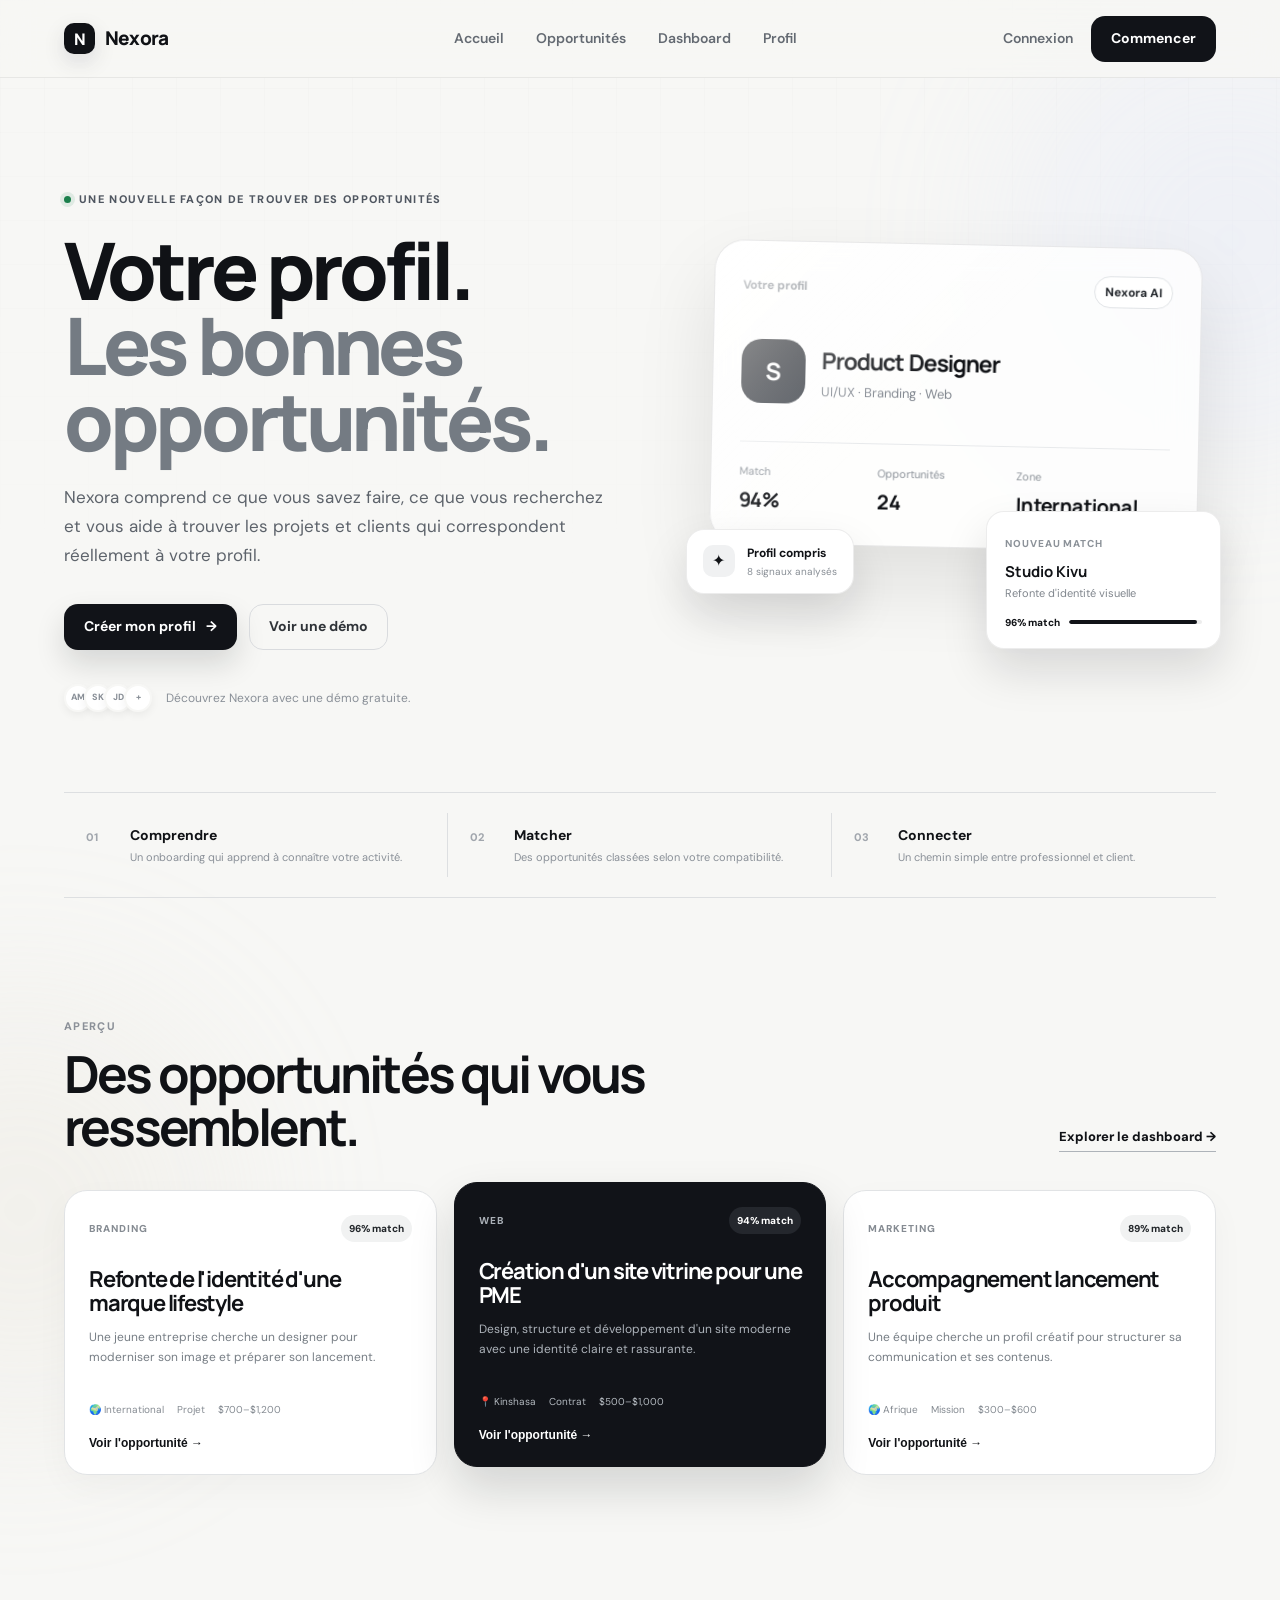
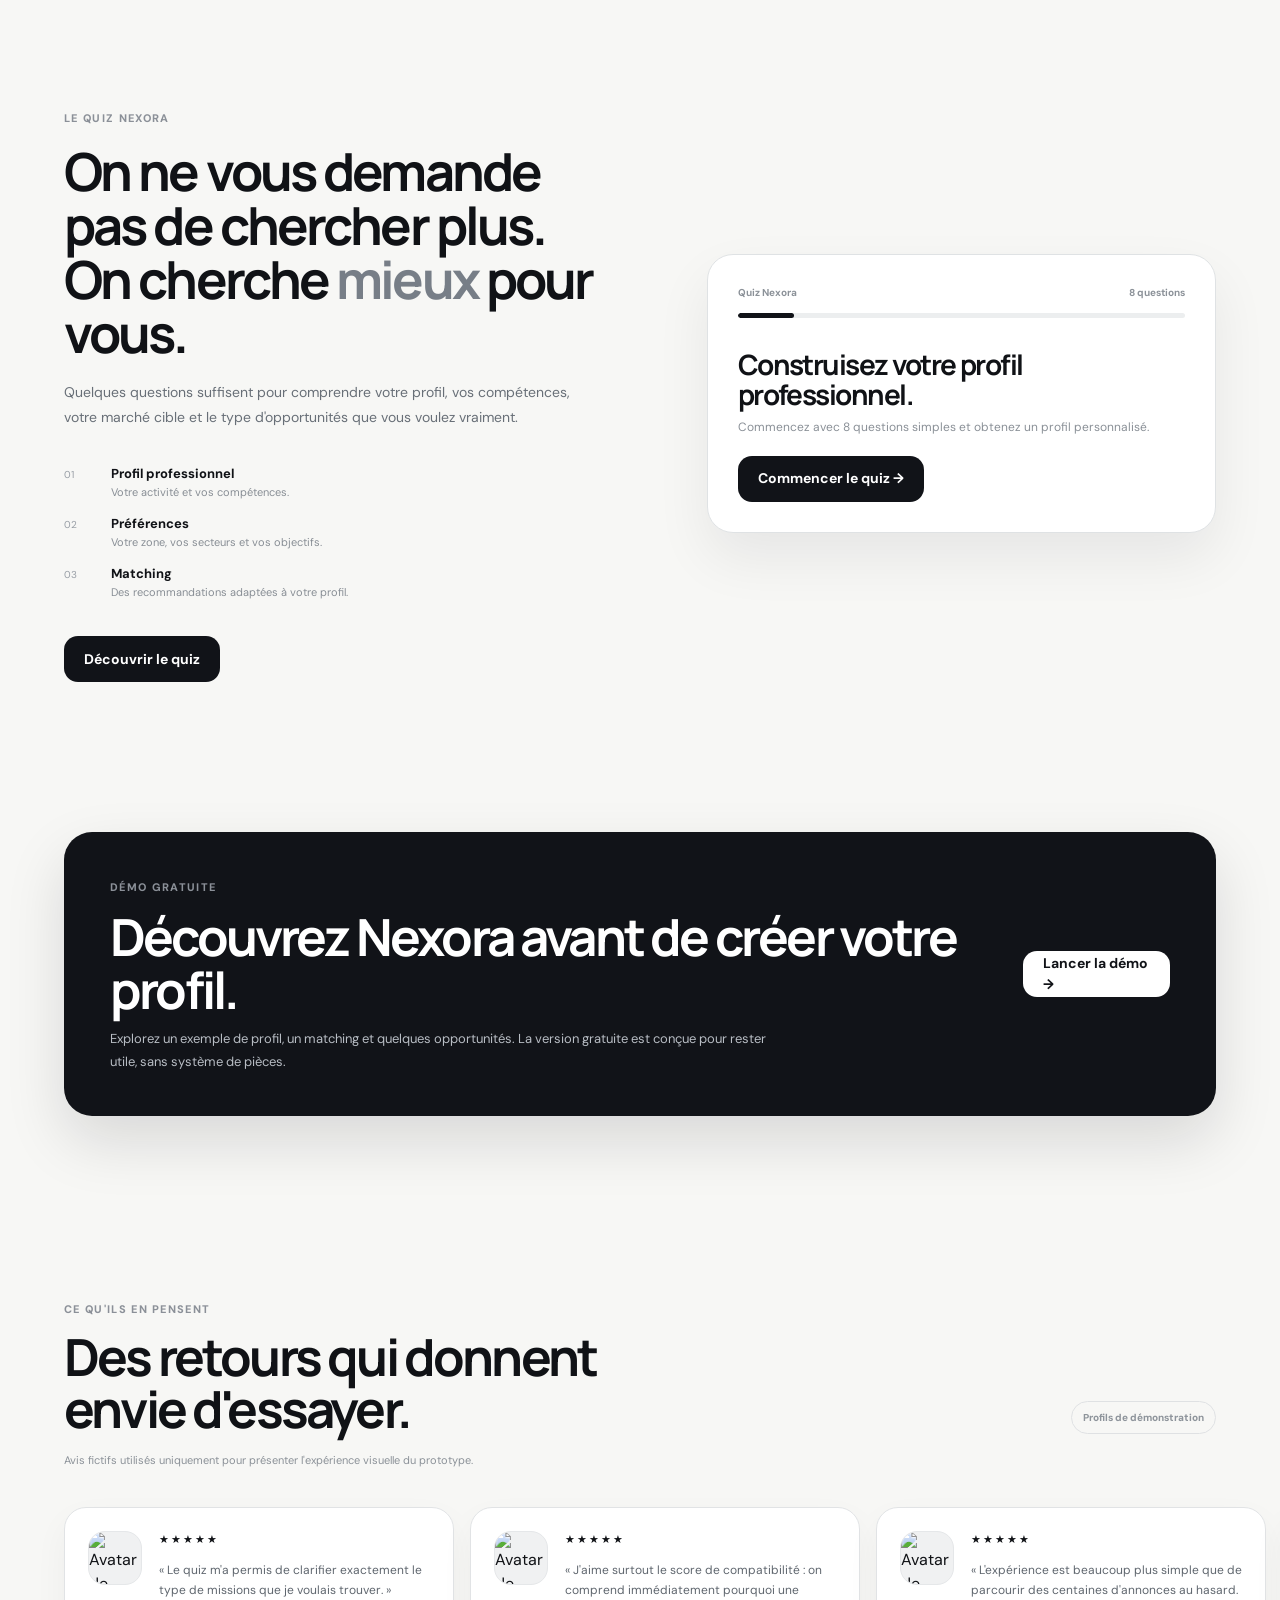
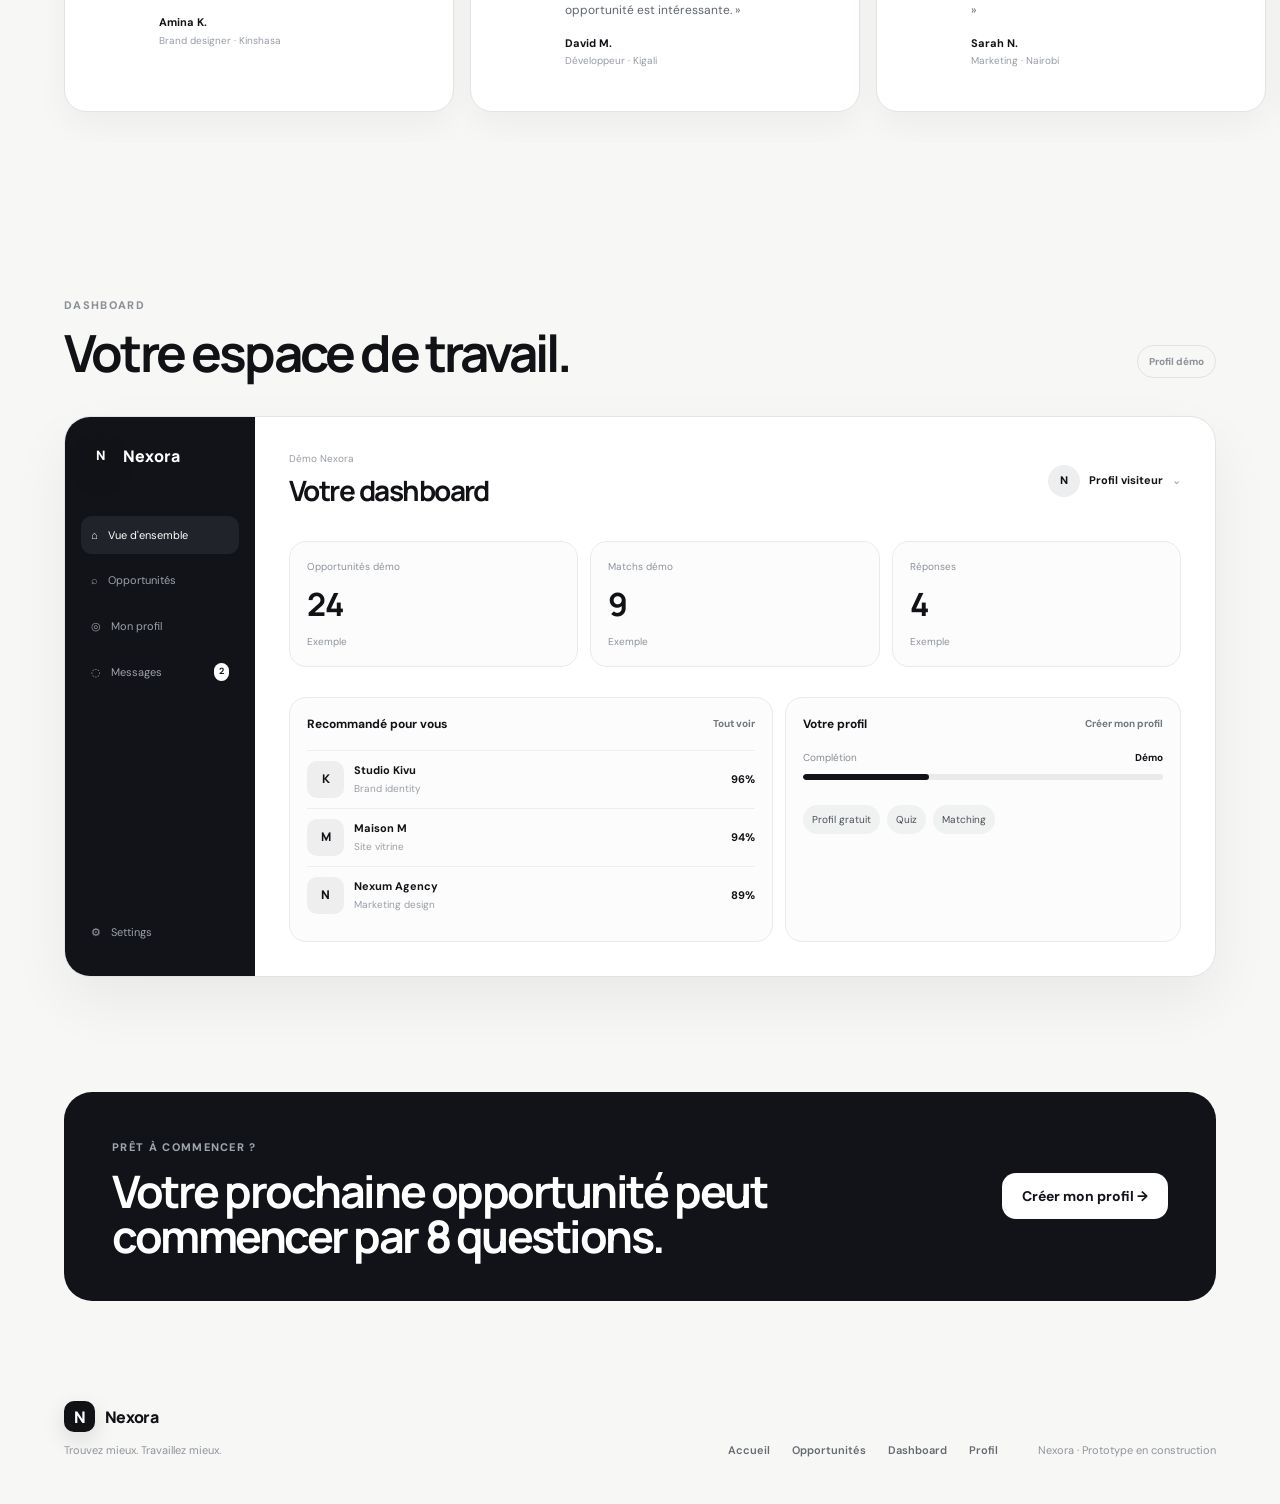
==== commit 5c165b78: "Unifier le parcours accueil et supprimer les anciens faux écrans de quiz" ====
--- a/index.html
+++ b/index.html
@@ -1,30 +1,25 @@
 <!doctype html>
 <html lang="fr">
 <head>
-  <meta charset="UTF-8" />
-  <meta name="viewport" content="width=device-width, initial-scale=1.0" />
-  <meta name="theme-color" content="#0b0d10" />
-  <title>Nexora — Find the right opportunity</title>
-  <meta name="description" content="Nexora comprend votre profil professionnel et vous connecte aux bonnes opportunités." />
-  <link rel="preconnect" href="https://fonts.googleapis.com" /><link rel="preconnect" href="https://fonts.gstatic.com" crossorigin />
-  <link href="https://fonts.googleapis.com/css2?family=DM+Sans:wght@400;500;600;700&family=Manrope:wght@600;700;800&display=swap" rel="stylesheet" />
-  <link rel="stylesheet" href="styles.css" /><link rel="stylesheet" href="enhancements.css" />
+<meta charset="UTF-8" /><meta name="viewport" content="width=device-width, initial-scale=1.0" /><meta name="theme-color" content="#0b0d10" />
+<title>Nexora — Find the right opportunity</title><meta name="description" content="Nexora comprend votre profil professionnel et vous connecte aux bonnes opportunités." />
+<link rel="preconnect" href="https://fonts.googleapis.com" /><link rel="preconnect" href="https://fonts.gstatic.com" crossorigin /><link href="https://fonts.googleapis.com/css2?family=DM+Sans:wght@400;500;600;700&family=Manrope:wght@600;700;800&display=swap" rel="stylesheet" /><link rel="stylesheet" href="styles.css" /><link rel="stylesheet" href="enhancements.css" />
 </head>
 <body>
-  <div class="ambient ambient-one"></div><div class="ambient ambient-two"></div>
-  <header class="site-header" id="top"><a class="brand" href="#home" aria-label="Nexora accueil"><span class="brand-mark">N</span><span>Nexora</span></a><nav class="desktop-nav" aria-label="Navigation principale"><a href="#home" class="nav-link active" data-section="home">Accueil</a><a href="#opportunities" class="nav-link" data-section="opportunities">Opportunités</a><a href="#dashboard" class="nav-link" data-section="dashboard">Dashboard</a><a href="#profile" class="nav-link" data-section="profile">Profil</a></nav><div class="header-actions"><a class="text-button" href="onboarding.html">Connexion</a><a class="button button-dark" href="onboarding.html">Commencer</a></div><button class="mobile-menu-button" id="mobileMenuButton" aria-label="Ouvrir le menu" aria-expanded="false">☰</button></header>
-  <main>
-    <section class="hero section-shell" id="home"><div class="hero-copy"><div class="eyebrow"><span class="status-dot"></span> Une nouvelle façon de trouver des opportunités</div><h1>Votre profil.<br /><span>Les bonnes opportunités.</span></h1><p class="hero-text">Nexora comprend ce que vous savez faire, ce que vous recherchez et vous aide à trouver les projets et clients qui correspondent réellement à votre profil.</p><div class="hero-actions"><a class="button button-primary" href="onboarding.html">Créer mon profil <span>→</span></a><a class="button button-ghost" href="#demo">Voir une démo</a></div><div class="trust-row"><div class="avatar-stack" aria-hidden="true"><span>AM</span><span>SK</span><span>JD</span><span>+</span></div><span>Découvrez Nexora avec une démo gratuite.</span></div></div><div class="hero-visual" aria-label="Aperçu du matching Nexora"><div class="orb-card orb-card-main"><div class="orb-header"><span>Votre profil</span><span class="pill">Nexora AI</span></div><div class="profile-mini"><div class="profile-avatar">S</div><div><strong>Product Designer</strong><span>UI/UX · Branding · Web</span></div></div><div class="signal-grid"><div><span>Match</span><strong>94%</strong></div><div><span>Opportunités</span><strong>24</strong></div><div><span>Zone</span><strong>International</strong></div></div></div><div class="floating-card floating-one"><span class="floating-label">Nouveau match</span><strong>Studio Kivu</strong><small>Refonte d'identité visuelle</small><div class="match-row"><span>96% match</span><span class="match-bar"><i style="width:96%"></i></span></div></div><div class="floating-card floating-two"><span class="floating-icon">✦</span><div><strong>Profil compris</strong><small>8 signaux analysés</small></div></div></div></section>
-    <section class="value-strip section-shell"><div><span class="strip-number">01</span><strong>Comprendre</strong><span>Un onboarding qui apprend à connaître votre activité.</span></div><div><span class="strip-number">02</span><strong>Matcher</strong><span>Des opportunités classées selon votre compatibilité.</span></div><div><span class="strip-number">03</span><strong>Connecter</strong><span>Un chemin simple entre professionnel et client.</span></div></section>
-    <section class="section-shell section-block" id="opportunities"><div class="section-heading"><div><span class="eyebrow muted">APERÇU</span><h2>Des opportunités qui vous ressemblent.</h2></div><a class="inline-link" href="#dashboard">Explorer le dashboard →</a></div><div class="opportunity-grid"><article class="opportunity-card"><div class="opportunity-top"><span class="category">Branding</span><span class="match-badge">96% match</span></div><h3>Refonte de l'identité d'une marque lifestyle</h3><p>Une jeune entreprise cherche un designer pour moderniser son image et préparer son lancement.</p><div class="opportunity-meta"><span>🌍 International</span><span>Projet</span><span>$700–$1,200</span></div><button class="card-link demo-action">Voir l'opportunité →</button></article><article class="opportunity-card featured-card"><div class="opportunity-top"><span class="category">Web</span><span class="match-badge">94% match</span></div><h3>Création d'un site vitrine pour une PME</h3><p>Design, structure et développement d'un site moderne avec une identité claire et rassurante.</p><div class="opportunity-meta"><span>📍 Kinshasa</span><span>Contrat</span><span>$500–$1,000</span></div><button class="card-link demo-action">Voir l'opportunité →</button></article><article class="opportunity-card"><div class="opportunity-top"><span class="category">Marketing</span><span class="match-badge">89% match</span></div><h3>Accompagnement lancement produit</h3><p>Une équipe cherche un profil créatif pour structurer sa communication et ses contenus.</p><div class="opportunity-meta"><span>🌍 Afrique</span><span>Mission</span><span>$300–$600</span></div><button class="card-link demo-action">Voir l'opportunité →</button></article></div></section>
-    <section class="section-shell section-block split-block" id="quiz"><div class="split-copy"><span class="eyebrow muted">LE QUIZ NEXORA</span><h2>On ne vous demande pas de chercher plus. On cherche <em>mieux</em> pour vous.</h2><p>Quelques questions suffisent pour comprendre votre profil, vos compétences, votre marché cible et le type d'opportunités que vous voulez vraiment.</p><div class="feature-list"><div><span>01</span><strong>Profil professionnel</strong><small>Votre activité et vos compétences.</small></div><div><span>02</span><strong>Préférences</strong><small>Votre zone, vos secteurs et vos objectifs.</small></div><div><span>03</span><strong>Matching</strong><small>Des recommandations adaptées à votre profil.</small></div></div><a class="button button-dark" href="onboarding.html">Découvrir le quiz</a></div><div class="quiz-preview" id="quiz-preview"><div class="quiz-head"><span>Étape 1 sur 8</span><span>13%</span></div><div class="progress"><span style="width:13%"></span></div><h3>Quel est votre activité principale ?</h3><p class="quiz-note">Le vrai quiz s'ouvre avec « Créer mon profil ».</p><div class="quiz-options"><button class="quiz-option">Développeur <span>›</span></button><button class="quiz-option selected">Designer / Créatif <span>✓</span></button><button class="quiz-option">Marketing / Communication <span>›</span></button><button class="quiz-option">Consultant / Expert <span>›</span></button></div><div class="quiz-footer"><span>Version gratuite illimitée.</span><a class="mini-button" href="onboarding.html">Ouvrir le quiz →</a></div></div></section>
-    <section class="section-shell section-block demo-section" id="demo"><div class="demo-card"><div><span class="eyebrow muted">DÉMO GRATUITE</span><h2>Découvrez Nexora avant de créer votre profil.</h2><p>Explorez un exemple de profil, un matching et quelques opportunités. La version gratuite est conçue pour rester utile, sans système de pièces.</p></div><a class="button button-light" href="#dashboard">Lancer la démo →</a></div></section>
-    <section class="section-shell section-block testimonials" id="testimonials"><div class="section-heading"><div><span class="eyebrow muted">CE QU'ILS EN PENSENT</span><h2>Des retours qui donnent envie d'essayer.</h2></div><span class="demo-label">Profils de démonstration</span></div><p class="section-note">Avis fictifs utilisés uniquement pour présenter l'expérience visuelle du prototype.</p><div class="testimonial-window"><div class="testimonial-track" id="testimonialTrack"><article class="testimonial-card"><img src="https://api.dicebear.com/9.x/personas/svg?seed=Amina" alt="Avatar de démonstration Amina" /><div><div class="stars">★★★★★</div><p>« Le quiz m'a permis de clarifier exactement le type de missions que je voulais trouver. »</p><strong>Amina K.</strong><span>Brand designer · Kinshasa</span></div></article><article class="testimonial-card"><img src="https://api.dicebear.com/9.x/personas/svg?seed=David" alt="Avatar de démonstration David" /><div><div class="stars">★★★★★</div><p>« J'aime surtout le score de compatibilité : on comprend immédiatement pourquoi une opportunité est intéressante. »</p><strong>David M.</strong><span>Développeur · Kigali</span></div></article><article class="testimonial-card"><img src="https://api.dicebear.com/9.x/personas/svg?seed=Sarah" alt="Avatar de démonstration Sarah" /><div><div class="stars">★★★★★</div><p>« L'expérience est beaucoup plus simple que de parcourir des centaines d'annonces au hasard. »</p><strong>Sarah N.</strong><span>Marketing · Nairobi</span></div></article><article class="testimonial-card"><img src="https://api.dicebear.com/9.x/personas/svg?seed=Chris" alt="Avatar de démonstration Chris" /><div><div class="stars">★★★★★</div><p>« Nexora donne l'impression d'avoir un assistant qui comprend vraiment mon activité. »</p><strong>Chris B.</strong><span>Consultant · Abidjan</span></div></article></div></div></section>
-    <section class="section-shell section-block dashboard-section" id="dashboard"><div class="section-heading"><div><span class="eyebrow muted">DASHBOARD</span><h2>Votre espace de travail.</h2></div><span class="demo-label">Prototype V0.2</span></div><div class="dashboard-frame"><aside class="dashboard-sidebar"><div class="sidebar-brand"><span class="brand-mark small">N</span><span>Nexora</span></div><nav><a class="side-link active" href="#dashboard">⌂ <span>Vue d'ensemble</span></a><a class="side-link" href="#opportunities">⌕ <span>Opportunités</span></a><a class="side-link" href="onboarding.html">◎ <span>Mon profil</span></a><a class="side-link" href="#messages">◌ <span>Messages</span><b>2</b></a></nav><div class="sidebar-bottom"><a class="side-link" href="#settings">⚙ <span>Settings</span></a></div></aside><div class="dashboard-main"><div class="dashboard-top"><div><small>Jeudi 20 août</small><h3>Bonjour 👋</h3></div><div class="profile-chip"><span>N</span><strong>Profil visiteur</strong><i>⌄</i></div></div><div class="stat-cards"><div><small>Opportunités démo</small><strong>24</strong><span>Exemple</span></div><div><small>Matchs démo</small><strong>9</strong><span>Exemple</span></div><div><small>Réponses</small><strong>4</strong><span>Exemple</span></div></div><div class="dashboard-content-grid"><div class="panel opportunities-panel"><div class="panel-title"><strong>Recommandé pour vous</strong><a href="#opportunities">Tout voir</a></div><div class="mini-opportunity"><div class="company-logo">K</div><div><strong>Studio Kivu</strong><span>Brand identity</span></div><b>96%</b></div><div class="mini-opportunity"><div class="company-logo">M</div><div><strong>Maison M</strong><span>Site vitrine</span></div><b>94%</b></div><div class="mini-opportunity"><div class="company-logo">N</div><div><strong>Nexum Agency</strong><span>Marketing design</span></div><b>89%</b></div></div><div class="panel profile-panel" id="profile"><div class="panel-title"><strong>Votre profil</strong><a href="onboarding.html">Créer mon profil</a></div><div class="profile-progress"><div><span>Complétion</span><strong>Démo</strong></div><div class="profile-progress-bar"><span style="width:35%"></span></div></div><div class="skill-tags"><span>Profil gratuit</span><span>Quiz</span><span>Matching</span></div></div></div></div></div></section>
-    <section class="section-shell section-block cta-block"><div><span class="eyebrow">PRÊT À COMMENCER ?</span><h2>Votre prochaine opportunité peut commencer par 8 questions.</h2></div><a class="button button-light" href="onboarding.html">Créer mon profil →</a></section>
-  </main>
-  <footer class="site-footer section-shell" id="settings"><div><a class="brand footer-brand" href="#home"><span class="brand-mark">N</span><span>Nexora</span></a><p>Trouvez mieux. Travaillez mieux.</p></div><div class="footer-links"><a href="#home">Accueil</a><a href="#opportunities">Opportunités</a><a href="#dashboard">Dashboard</a><a href="onboarding.html">Profil</a></div><div class="footer-note">V0.2 · Onboarding fonctionnel</div></footer>
-  <div class="mobile-menu" id="mobileMenu"><a href="#home">Accueil</a><a href="#opportunities">Opportunités</a><a href="#dashboard">Dashboard</a><a href="#profile">Profil</a><a href="onboarding.html">Créer mon profil</a></div><div class="toast" id="toast" role="status" aria-live="polite">Cette action sera activée dans une prochaine version.</div>
-  <script src="app.js"></script>
+<div class="ambient ambient-one"></div><div class="ambient ambient-two"></div>
+<header class="site-header" id="top"><a class="brand" href="#home"><span class="brand-mark">N</span><span>Nexora</span></a><nav class="desktop-nav"><a href="#home" class="nav-link active">Accueil</a><a href="#opportunities" class="nav-link">Opportunités</a><a href="#dashboard" class="nav-link">Dashboard</a><a href="onboarding.html" class="nav-link">Profil</a></nav><div class="header-actions"><a class="text-button" href="onboarding.html">Connexion</a><a class="button button-dark" href="onboarding.html">Commencer</a></div><button class="mobile-menu-button" id="mobileMenuButton" aria-label="Ouvrir le menu">☰</button></header>
+<main>
+<section class="hero section-shell" id="home"><div class="hero-copy"><div class="eyebrow"><span class="status-dot"></span> Une nouvelle façon de trouver des opportunités</div><h1>Votre profil.<br><span>Les bonnes opportunités.</span></h1><p class="hero-text">Nexora comprend ce que vous savez faire, ce que vous recherchez et vous aide à trouver les projets et clients qui correspondent réellement à votre profil.</p><div class="hero-actions"><a class="button button-primary" href="onboarding.html">Créer mon profil <span>→</span></a><a class="button button-ghost" href="#demo">Voir une démo</a></div><div class="trust-row"><div class="avatar-stack"><span>AM</span><span>SK</span><span>JD</span><span>+</span></div><span>Découvrez Nexora avec une démo gratuite.</span></div></div><div class="hero-visual"><div class="orb-card orb-card-main"><div class="orb-header"><span>Votre profil</span><span class="pill">Nexora AI</span></div><div class="profile-mini"><div class="profile-avatar">S</div><div><strong>Product Designer</strong><span>UI/UX · Branding · Web</span></div></div><div class="signal-grid"><div><span>Match</span><strong>94%</strong></div><div><span>Opportunités</span><strong>24</strong></div><div><span>Zone</span><strong>International</strong></div></div></div><div class="floating-card floating-one"><span class="floating-label">Nouveau match</span><strong>Studio Kivu</strong><small>Refonte d'identité visuelle</small><div class="match-row"><span>96% match</span><span class="match-bar"><i style="width:96%"></i></span></div></div><div class="floating-card floating-two"><span class="floating-icon">✦</span><div><strong>Profil compris</strong><small>8 signaux analysés</small></div></div></div></section>
+<section class="value-strip section-shell"><div><span class="strip-number">01</span><strong>Comprendre</strong><span>Un onboarding qui apprend à connaître votre activité.</span></div><div><span class="strip-number">02</span><strong>Matcher</strong><span>Des opportunités classées selon votre compatibilité.</span></div><div><span class="strip-number">03</span><strong>Connecter</strong><span>Un chemin simple entre professionnel et client.</span></div></section>
+<section class="section-shell section-block" id="opportunities"><div class="section-heading"><div><span class="eyebrow muted">APERÇU</span><h2>Des opportunités qui vous ressemblent.</h2></div><a class="inline-link" href="#dashboard">Explorer le dashboard →</a></div><div class="opportunity-grid"><article class="opportunity-card"><div class="opportunity-top"><span class="category">Branding</span><span class="match-badge">96% match</span></div><h3>Refonte de l'identité d'une marque lifestyle</h3><p>Une jeune entreprise cherche un designer pour moderniser son image et préparer son lancement.</p><div class="opportunity-meta"><span>🌍 International</span><span>Projet</span><span>$700–$1,200</span></div><button class="card-link demo-action" type="button">Voir l'opportunité →</button></article><article class="opportunity-card featured-card"><div class="opportunity-top"><span class="category">Web</span><span class="match-badge">94% match</span></div><h3>Création d'un site vitrine pour une PME</h3><p>Design, structure et développement d'un site moderne avec une identité claire et rassurante.</p><div class="opportunity-meta"><span>📍 Kinshasa</span><span>Contrat</span><span>$500–$1,000</span></div><button class="card-link demo-action" type="button">Voir l'opportunité →</button></article><article class="opportunity-card"><div class="opportunity-top"><span class="category">Marketing</span><span class="match-badge">89% match</span></div><h3>Accompagnement lancement produit</h3><p>Une équipe cherche un profil créatif pour structurer sa communication et ses contenus.</p><div class="opportunity-meta"><span>🌍 Afrique</span><span>Mission</span><span>$300–$600</span></div><button class="card-link demo-action" type="button">Voir l'opportunité →</button></article></div></section>
+<section class="section-shell section-block split-block" id="quiz"><div class="split-copy"><span class="eyebrow muted">LE QUIZ NEXORA</span><h2>On ne vous demande pas de chercher plus. On cherche <em>mieux</em> pour vous.</h2><p>Quelques questions suffisent pour comprendre votre profil, vos compétences, votre marché cible et le type d'opportunités que vous voulez vraiment.</p><div class="feature-list"><div><span>01</span><strong>Profil professionnel</strong><small>Votre activité et vos compétences.</small></div><div><span>02</span><strong>Préférences</strong><small>Votre zone, vos secteurs et vos objectifs.</small></div><div><span>03</span><strong>Matching</strong><small>Des recommandations adaptées à votre profil.</small></div></div><a class="button button-dark" href="onboarding.html">Découvrir le quiz</a></div><div class="quiz-preview" id="quiz-preview"><div class="quiz-head"><span>Quiz Nexora</span><span>8 questions</span></div><div class="progress"><span style="width:12.5%"></span></div><h3>Construisez votre profil professionnel.</h3><p class="quiz-note">Commencez avec 8 questions simples et obtenez un profil personnalisé.</p><a class="button button-dark" href="onboarding.html">Commencer le quiz →</a></div></section>
+<section class="section-shell section-block demo-section" id="demo"><div class="demo-card"><div><span class="eyebrow muted">DÉMO GRATUITE</span><h2>Découvrez Nexora avant de créer votre profil.</h2><p>Explorez un exemple de profil, un matching et quelques opportunités. La version gratuite est conçue pour rester utile, sans système de pièces.</p></div><a class="button button-light" href="#dashboard">Lancer la démo →</a></div></section>
+<section class="section-shell section-block testimonials" id="testimonials"><div class="section-heading"><div><span class="eyebrow muted">CE QU'ILS EN PENSENT</span><h2>Des retours qui donnent envie d'essayer.</h2></div><span class="demo-label">Profils de démonstration</span></div><p class="section-note">Avis fictifs utilisés uniquement pour présenter l'expérience visuelle du prototype.</p><div class="testimonial-window"><div class="testimonial-track" id="testimonialTrack"><article class="testimonial-card"><img src="https://api.dicebear.com/9.x/personas/svg?seed=Amina" alt="Avatar de démonstration Amina" /><div><div class="stars">★★★★★</div><p>« Le quiz m'a permis de clarifier exactement le type de missions que je voulais trouver. »</p><strong>Amina K.</strong><span>Brand designer · Kinshasa</span></div></article><article class="testimonial-card"><img src="https://api.dicebear.com/9.x/personas/svg?seed=David" alt="Avatar de démonstration David" /><div><div class="stars">★★★★★</div><p>« J'aime surtout le score de compatibilité : on comprend immédiatement pourquoi une opportunité est intéressante. »</p><strong>David M.</strong><span>Développeur · Kigali</span></div></article><article class="testimonial-card"><img src="https://api.dicebear.com/9.x/personas/svg?seed=Sarah" alt="Avatar de démonstration Sarah" /><div><div class="stars">★★★★★</div><p>« L'expérience est beaucoup plus simple que de parcourir des centaines d'annonces au hasard. »</p><strong>Sarah N.</strong><span>Marketing · Nairobi</span></div></article><article class="testimonial-card"><img src="https://api.dicebear.com/9.x/personas/svg?seed=Chris" alt="Avatar de démonstration Chris" /><div><div class="stars">★★★★★</div><p>« Nexora donne l'impression d'avoir un assistant qui comprend vraiment mon activité. »</p><strong>Chris B.</strong><span>Consultant · Abidjan</span></div></article></div></div></section>
+<section class="section-shell section-block dashboard-section" id="dashboard"><div class="section-heading"><div><span class="eyebrow muted">DASHBOARD</span><h2>Votre espace de travail.</h2></div><span class="demo-label">Profil démo</span></div><div class="dashboard-frame"><aside class="dashboard-sidebar"><div class="sidebar-brand"><span class="brand-mark small">N</span><span>Nexora</span></div><nav><a class="side-link active" href="#dashboard">⌂ <span>Vue d'ensemble</span></a><a class="side-link" href="#opportunities">⌕ <span>Opportunités</span></a><a class="side-link" href="onboarding.html">◎ <span>Mon profil</span></a><a class="side-link" href="#messages">◌ <span>Messages</span><b>2</b></a></nav><div class="sidebar-bottom"><a class="side-link" href="#settings">⚙ <span>Settings</span></a></div></aside><div class="dashboard-main"><div class="dashboard-top"><div><small>Démo Nexora</small><h3>Votre dashboard</h3></div><div class="profile-chip"><span>N</span><strong>Profil visiteur</strong><i>⌄</i></div></div><div class="stat-cards"><div><small>Opportunités démo</small><strong>24</strong><span>Exemple</span></div><div><small>Matchs démo</small><strong>9</strong><span>Exemple</span></div><div><small>Réponses</small><strong>4</strong><span>Exemple</span></div></div><div class="dashboard-content-grid"><div class="panel opportunities-panel"><div class="panel-title"><strong>Recommandé pour vous</strong><a href="#opportunities">Tout voir</a></div><div class="mini-opportunity"><div class="company-logo">K</div><div><strong>Studio Kivu</strong><span>Brand identity</span></div><b>96%</b></div><div class="mini-opportunity"><div class="company-logo">M</div><div><strong>Maison M</strong><span>Site vitrine</span></div><b>94%</b></div><div class="mini-opportunity"><div class="company-logo">N</div><div><strong>Nexum Agency</strong><span>Marketing design</span></div><b>89%</b></div></div><div class="panel profile-panel"><div class="panel-title"><strong>Votre profil</strong><a href="onboarding.html">Créer mon profil</a></div><div class="profile-progress"><div><span>Complétion</span><strong>Démo</strong></div><div class="profile-progress-bar"><span style="width:35%"></span></div></div><div class="skill-tags"><span>Profil gratuit</span><span>Quiz</span><span>Matching</span></div></div></div></div></div></section>
+<section class="section-shell section-block cta-block"><div><span class="eyebrow">PRÊT À COMMENCER ?</span><h2>Votre prochaine opportunité peut commencer par 8 questions.</h2></div><a class="button button-light" href="onboarding.html">Créer mon profil →</a></section>
+</main>
+<footer class="site-footer section-shell" id="settings"><div><a class="brand footer-brand" href="#home"><span class="brand-mark">N</span><span>Nexora</span></a><p>Trouvez mieux. Travaillez mieux.</p></div><div class="footer-links"><a href="#home">Accueil</a><a href="#opportunities">Opportunités</a><a href="#dashboard">Dashboard</a><a href="onboarding.html">Profil</a></div><div class="footer-note">Nexora · Prototype en construction</div></footer>
+<div class="mobile-menu" id="mobileMenu"><a href="#home">Accueil</a><a href="#opportunities">Opportunités</a><a href="#dashboard">Dashboard</a><a href="onboarding.html">Profil</a><a href="onboarding.html">Créer mon profil</a></div><div class="toast" id="toast" role="status" aria-live="polite"></div>
+<script src="app.js?v=20260820-4"></script>
 </body>
 </html>
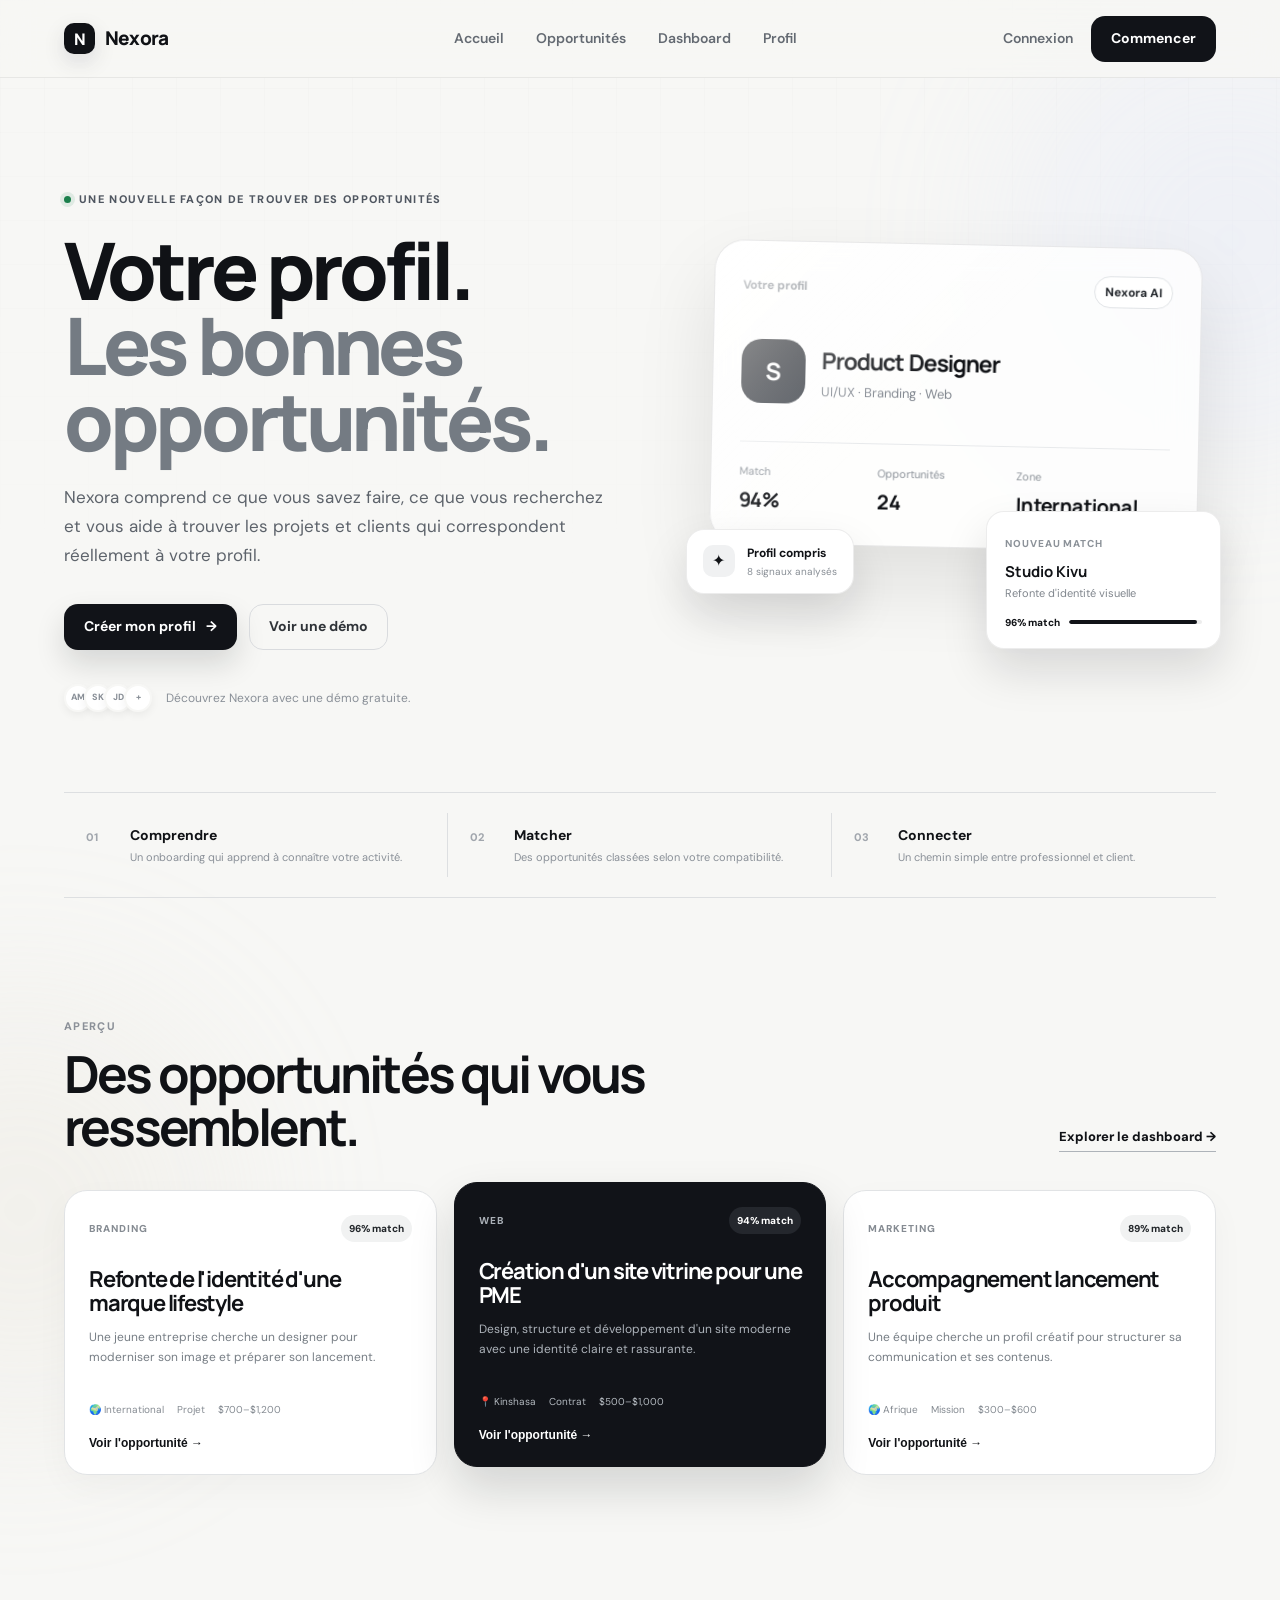
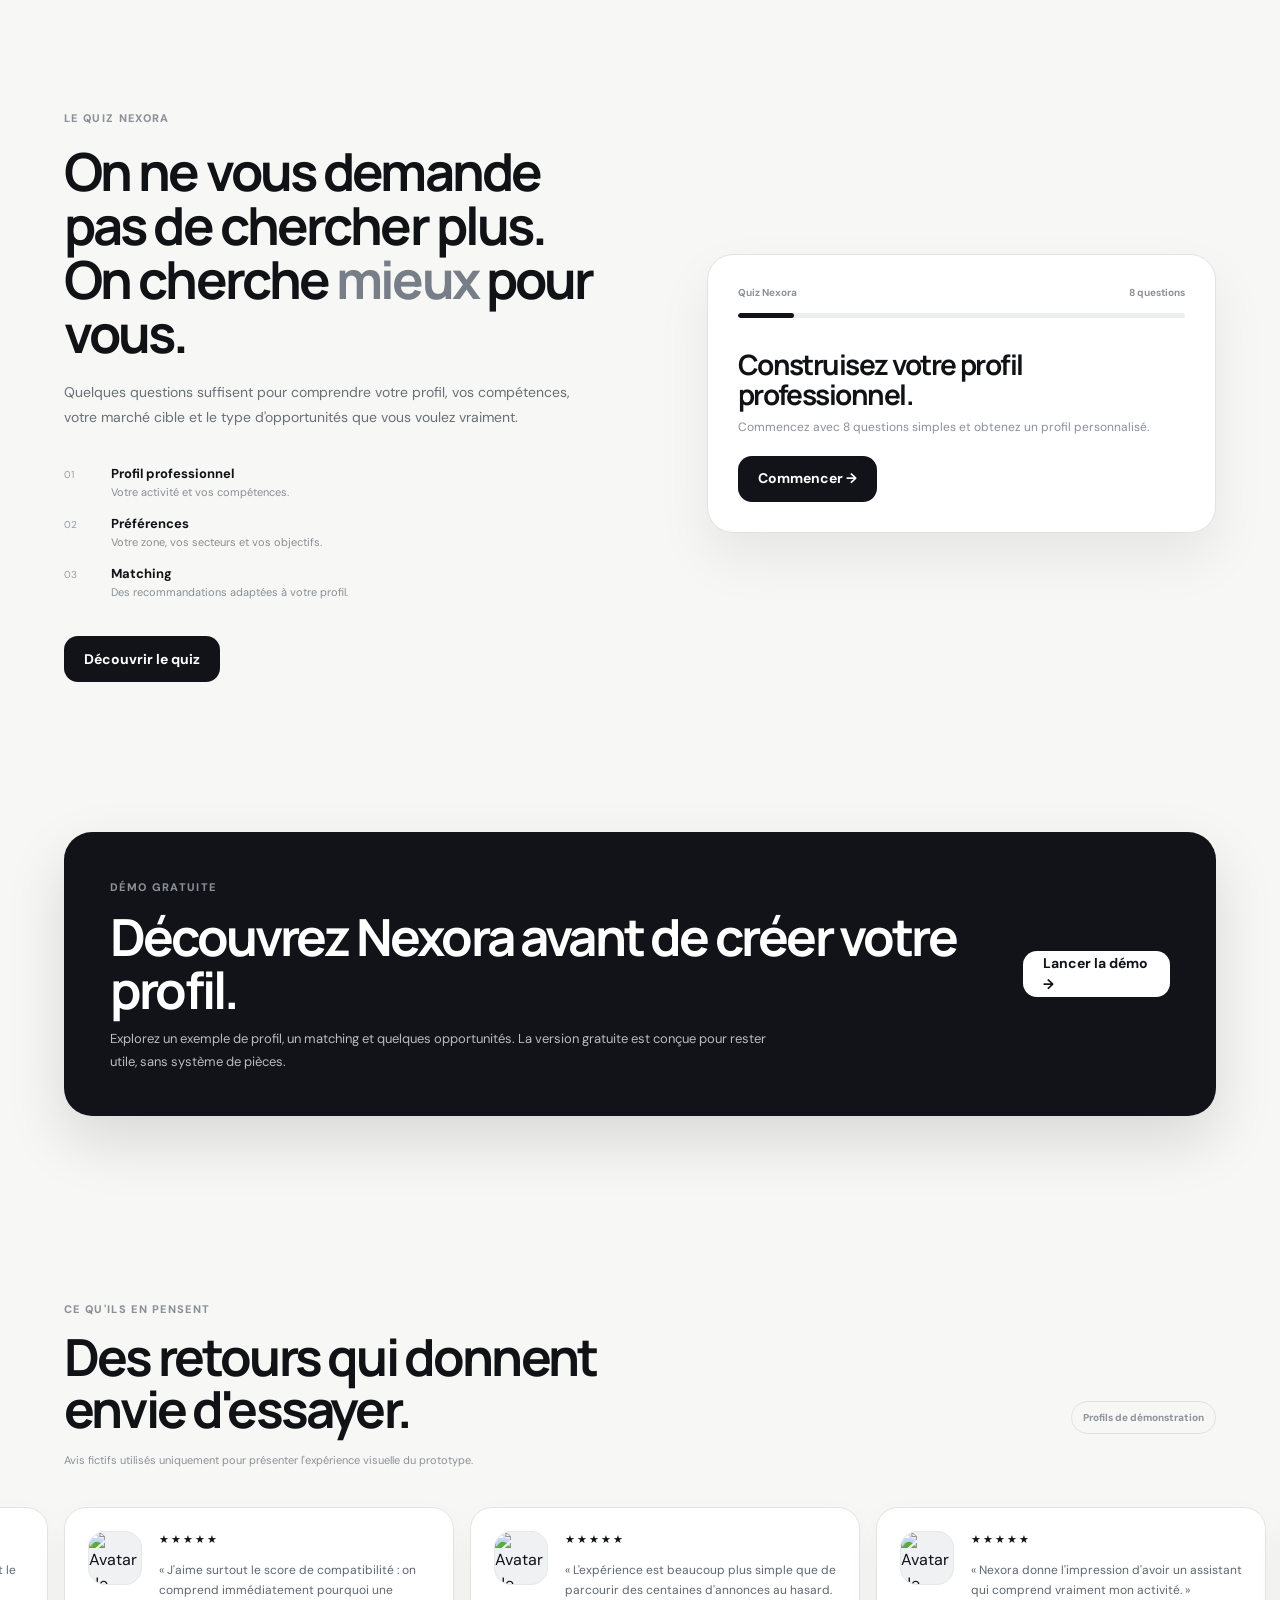
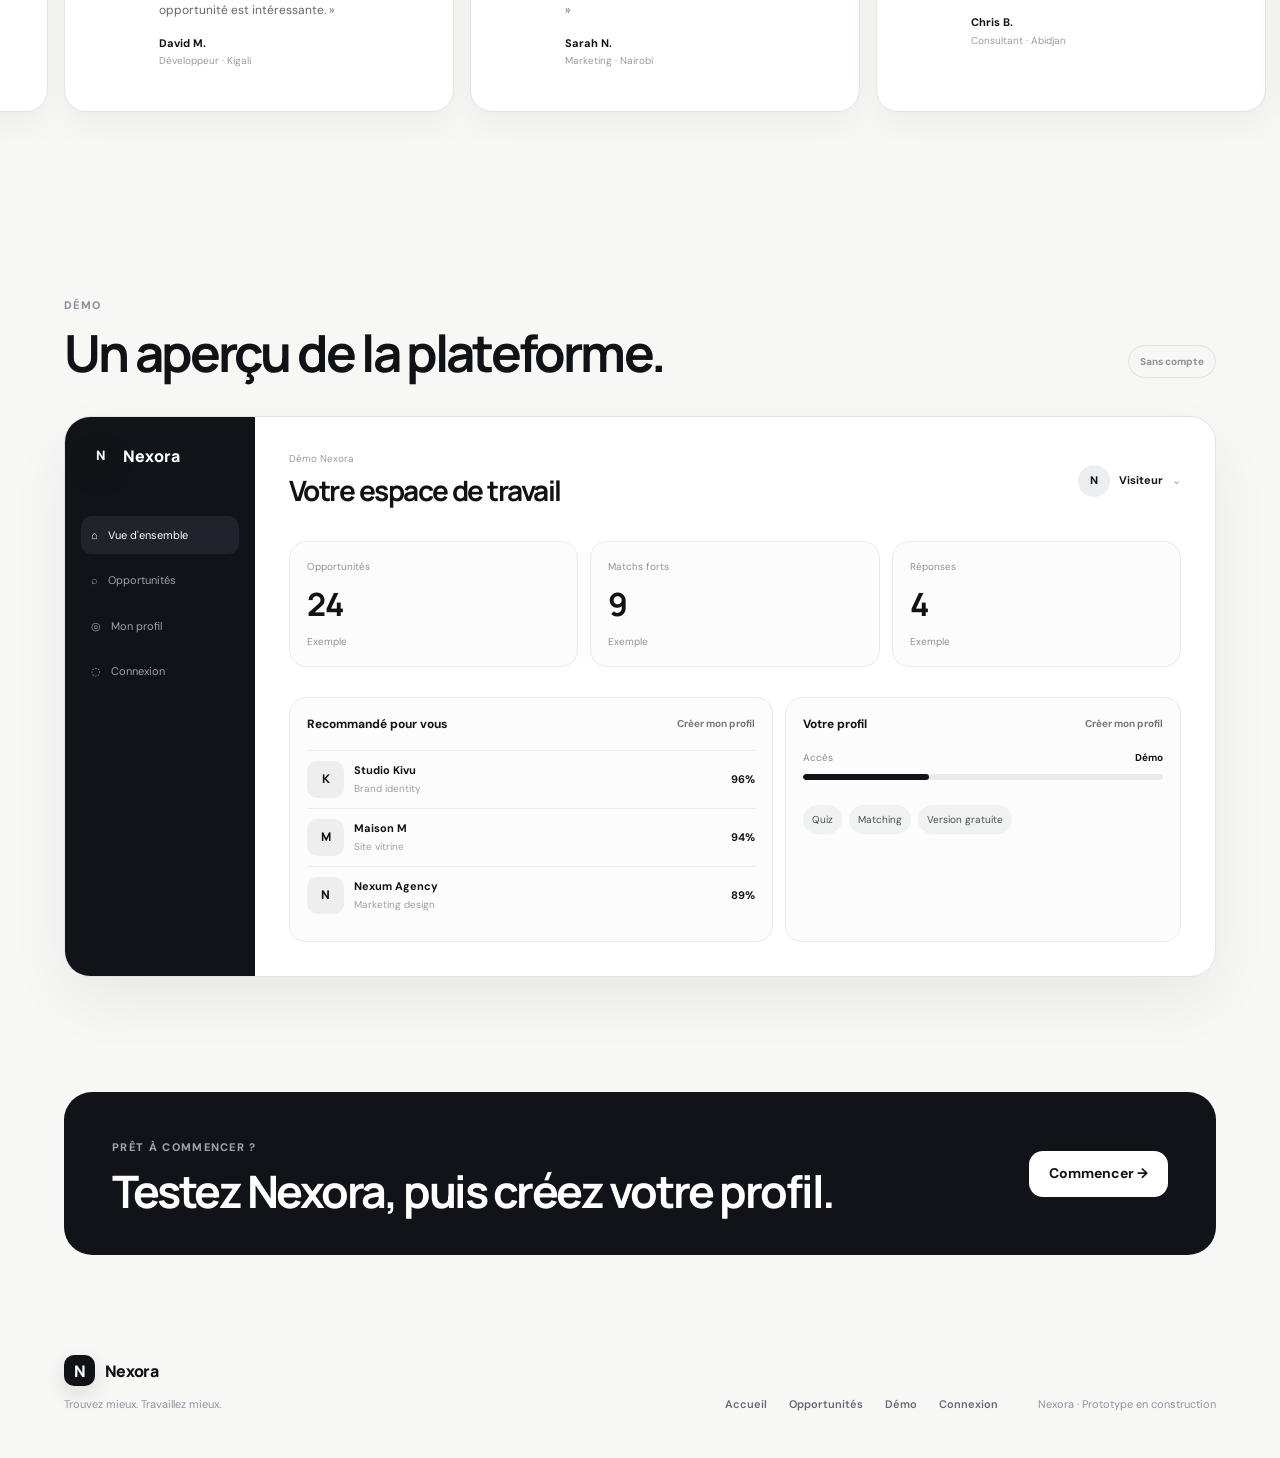
==== commit a85127ed: "Fix Nexora landing navigation: start signup, login existing account" ====
--- a/index.html
+++ b/index.html
@@ -7,19 +7,19 @@
 </head>
 <body>
 <div class="ambient ambient-one"></div><div class="ambient ambient-two"></div>
-<header class="site-header" id="top"><a class="brand" href="#home"><span class="brand-mark">N</span><span>Nexora</span></a><nav class="desktop-nav"><a href="#home" class="nav-link active">Accueil</a><a href="#opportunities" class="nav-link">Opportunités</a><a href="#dashboard" class="nav-link">Dashboard</a><a href="onboarding.html" class="nav-link">Profil</a></nav><div class="header-actions"><a class="text-button" href="onboarding.html">Connexion</a><a class="button button-dark" href="onboarding.html">Commencer</a></div><button class="mobile-menu-button" id="mobileMenuButton" aria-label="Ouvrir le menu">☰</button></header>
+<header class="site-header" id="top"><a class="brand" href="#home"><span class="brand-mark">N</span><span>Nexora</span></a><nav class="desktop-nav"><a href="#home" class="nav-link active">Accueil</a><a href="#opportunities" class="nav-link">Opportunités</a><a href="#dashboard" class="nav-link">Dashboard</a><a href="auth.html" class="nav-link">Profil</a></nav><div class="header-actions"><a class="text-button" href="auth.html">Connexion</a><a class="button button-dark" href="onboarding.html">Commencer</a></div><button class="mobile-menu-button" id="mobileMenuButton" aria-label="Ouvrir le menu">☰</button></header>
 <main>
 <section class="hero section-shell" id="home"><div class="hero-copy"><div class="eyebrow"><span class="status-dot"></span> Une nouvelle façon de trouver des opportunités</div><h1>Votre profil.<br><span>Les bonnes opportunités.</span></h1><p class="hero-text">Nexora comprend ce que vous savez faire, ce que vous recherchez et vous aide à trouver les projets et clients qui correspondent réellement à votre profil.</p><div class="hero-actions"><a class="button button-primary" href="onboarding.html">Créer mon profil <span>→</span></a><a class="button button-ghost" href="#demo">Voir une démo</a></div><div class="trust-row"><div class="avatar-stack"><span>AM</span><span>SK</span><span>JD</span><span>+</span></div><span>Découvrez Nexora avec une démo gratuite.</span></div></div><div class="hero-visual"><div class="orb-card orb-card-main"><div class="orb-header"><span>Votre profil</span><span class="pill">Nexora AI</span></div><div class="profile-mini"><div class="profile-avatar">S</div><div><strong>Product Designer</strong><span>UI/UX · Branding · Web</span></div></div><div class="signal-grid"><div><span>Match</span><strong>94%</strong></div><div><span>Opportunités</span><strong>24</strong></div><div><span>Zone</span><strong>International</strong></div></div></div><div class="floating-card floating-one"><span class="floating-label">Nouveau match</span><strong>Studio Kivu</strong><small>Refonte d'identité visuelle</small><div class="match-row"><span>96% match</span><span class="match-bar"><i style="width:96%"></i></span></div></div><div class="floating-card floating-two"><span class="floating-icon">✦</span><div><strong>Profil compris</strong><small>8 signaux analysés</small></div></div></div></section>
 <section class="value-strip section-shell"><div><span class="strip-number">01</span><strong>Comprendre</strong><span>Un onboarding qui apprend à connaître votre activité.</span></div><div><span class="strip-number">02</span><strong>Matcher</strong><span>Des opportunités classées selon votre compatibilité.</span></div><div><span class="strip-number">03</span><strong>Connecter</strong><span>Un chemin simple entre professionnel et client.</span></div></section>
 <section class="section-shell section-block" id="opportunities"><div class="section-heading"><div><span class="eyebrow muted">APERÇU</span><h2>Des opportunités qui vous ressemblent.</h2></div><a class="inline-link" href="#dashboard">Explorer le dashboard →</a></div><div class="opportunity-grid"><article class="opportunity-card"><div class="opportunity-top"><span class="category">Branding</span><span class="match-badge">96% match</span></div><h3>Refonte de l'identité d'une marque lifestyle</h3><p>Une jeune entreprise cherche un designer pour moderniser son image et préparer son lancement.</p><div class="opportunity-meta"><span>🌍 International</span><span>Projet</span><span>$700–$1,200</span></div><button class="card-link demo-action" type="button">Voir l'opportunité →</button></article><article class="opportunity-card featured-card"><div class="opportunity-top"><span class="category">Web</span><span class="match-badge">94% match</span></div><h3>Création d'un site vitrine pour une PME</h3><p>Design, structure et développement d'un site moderne avec une identité claire et rassurante.</p><div class="opportunity-meta"><span>📍 Kinshasa</span><span>Contrat</span><span>$500–$1,000</span></div><button class="card-link demo-action" type="button">Voir l'opportunité →</button></article><article class="opportunity-card"><div class="opportunity-top"><span class="category">Marketing</span><span class="match-badge">89% match</span></div><h3>Accompagnement lancement produit</h3><p>Une équipe cherche un profil créatif pour structurer sa communication et ses contenus.</p><div class="opportunity-meta"><span>🌍 Afrique</span><span>Mission</span><span>$300–$600</span></div><button class="card-link demo-action" type="button">Voir l'opportunité →</button></article></div></section>
-<section class="section-shell section-block split-block" id="quiz"><div class="split-copy"><span class="eyebrow muted">LE QUIZ NEXORA</span><h2>On ne vous demande pas de chercher plus. On cherche <em>mieux</em> pour vous.</h2><p>Quelques questions suffisent pour comprendre votre profil, vos compétences, votre marché cible et le type d'opportunités que vous voulez vraiment.</p><div class="feature-list"><div><span>01</span><strong>Profil professionnel</strong><small>Votre activité et vos compétences.</small></div><div><span>02</span><strong>Préférences</strong><small>Votre zone, vos secteurs et vos objectifs.</small></div><div><span>03</span><strong>Matching</strong><small>Des recommandations adaptées à votre profil.</small></div></div><a class="button button-dark" href="onboarding.html">Découvrir le quiz</a></div><div class="quiz-preview" id="quiz-preview"><div class="quiz-head"><span>Quiz Nexora</span><span>8 questions</span></div><div class="progress"><span style="width:12.5%"></span></div><h3>Construisez votre profil professionnel.</h3><p class="quiz-note">Commencez avec 8 questions simples et obtenez un profil personnalisé.</p><a class="button button-dark" href="onboarding.html">Commencer le quiz →</a></div></section>
+<section class="section-shell section-block split-block" id="quiz"><div class="split-copy"><span class="eyebrow muted">LE QUIZ NEXORA</span><h2>On ne vous demande pas de chercher plus. On cherche <em>mieux</em> pour vous.</h2><p>Quelques questions suffisent pour comprendre votre profil, vos compétences, votre marché cible et le type d'opportunités que vous voulez vraiment.</p><div class="feature-list"><div><span>01</span><strong>Profil professionnel</strong><small>Votre activité et vos compétences.</small></div><div><span>02</span><strong>Préférences</strong><small>Votre zone, vos secteurs et vos objectifs.</small></div><div><span>03</span><strong>Matching</strong><small>Des recommandations adaptées à votre profil.</small></div></div><a class="button button-dark" href="onboarding.html">Découvrir le quiz</a></div><div class="quiz-preview" id="quiz-preview"><div class="quiz-head"><span>Quiz Nexora</span><span>8 questions</span></div><div class="progress"><span style="width:12.5%"></span></div><h3>Construisez votre profil professionnel.</h3><p class="quiz-note">Commencez avec 8 questions simples et obtenez un profil personnalisé.</p><a class="button button-dark" href="onboarding.html">Commencer →</a></div></section>
 <section class="section-shell section-block demo-section" id="demo"><div class="demo-card"><div><span class="eyebrow muted">DÉMO GRATUITE</span><h2>Découvrez Nexora avant de créer votre profil.</h2><p>Explorez un exemple de profil, un matching et quelques opportunités. La version gratuite est conçue pour rester utile, sans système de pièces.</p></div><a class="button button-light" href="#dashboard">Lancer la démo →</a></div></section>
 <section class="section-shell section-block testimonials" id="testimonials"><div class="section-heading"><div><span class="eyebrow muted">CE QU'ILS EN PENSENT</span><h2>Des retours qui donnent envie d'essayer.</h2></div><span class="demo-label">Profils de démonstration</span></div><p class="section-note">Avis fictifs utilisés uniquement pour présenter l'expérience visuelle du prototype.</p><div class="testimonial-window"><div class="testimonial-track" id="testimonialTrack"><article class="testimonial-card"><img src="https://api.dicebear.com/9.x/personas/svg?seed=Amina" alt="Avatar de démonstration Amina" /><div><div class="stars">★★★★★</div><p>« Le quiz m'a permis de clarifier exactement le type de missions que je voulais trouver. »</p><strong>Amina K.</strong><span>Brand designer · Kinshasa</span></div></article><article class="testimonial-card"><img src="https://api.dicebear.com/9.x/personas/svg?seed=David" alt="Avatar de démonstration David" /><div><div class="stars">★★★★★</div><p>« J'aime surtout le score de compatibilité : on comprend immédiatement pourquoi une opportunité est intéressante. »</p><strong>David M.</strong><span>Développeur · Kigali</span></div></article><article class="testimonial-card"><img src="https://api.dicebear.com/9.x/personas/svg?seed=Sarah" alt="Avatar de démonstration Sarah" /><div><div class="stars">★★★★★</div><p>« L'expérience est beaucoup plus simple que de parcourir des centaines d'annonces au hasard. »</p><strong>Sarah N.</strong><span>Marketing · Nairobi</span></div></article><article class="testimonial-card"><img src="https://api.dicebear.com/9.x/personas/svg?seed=Chris" alt="Avatar de démonstration Chris" /><div><div class="stars">★★★★★</div><p>« Nexora donne l'impression d'avoir un assistant qui comprend vraiment mon activité. »</p><strong>Chris B.</strong><span>Consultant · Abidjan</span></div></article></div></div></section>
-<section class="section-shell section-block dashboard-section" id="dashboard"><div class="section-heading"><div><span class="eyebrow muted">DASHBOARD</span><h2>Votre espace de travail.</h2></div><span class="demo-label">Profil démo</span></div><div class="dashboard-frame"><aside class="dashboard-sidebar"><div class="sidebar-brand"><span class="brand-mark small">N</span><span>Nexora</span></div><nav><a class="side-link active" href="#dashboard">⌂ <span>Vue d'ensemble</span></a><a class="side-link" href="#opportunities">⌕ <span>Opportunités</span></a><a class="side-link" href="onboarding.html">◎ <span>Mon profil</span></a><a class="side-link" href="#messages">◌ <span>Messages</span><b>2</b></a></nav><div class="sidebar-bottom"><a class="side-link" href="#settings">⚙ <span>Settings</span></a></div></aside><div class="dashboard-main"><div class="dashboard-top"><div><small>Démo Nexora</small><h3>Votre dashboard</h3></div><div class="profile-chip"><span>N</span><strong>Profil visiteur</strong><i>⌄</i></div></div><div class="stat-cards"><div><small>Opportunités démo</small><strong>24</strong><span>Exemple</span></div><div><small>Matchs démo</small><strong>9</strong><span>Exemple</span></div><div><small>Réponses</small><strong>4</strong><span>Exemple</span></div></div><div class="dashboard-content-grid"><div class="panel opportunities-panel"><div class="panel-title"><strong>Recommandé pour vous</strong><a href="#opportunities">Tout voir</a></div><div class="mini-opportunity"><div class="company-logo">K</div><div><strong>Studio Kivu</strong><span>Brand identity</span></div><b>96%</b></div><div class="mini-opportunity"><div class="company-logo">M</div><div><strong>Maison M</strong><span>Site vitrine</span></div><b>94%</b></div><div class="mini-opportunity"><div class="company-logo">N</div><div><strong>Nexum Agency</strong><span>Marketing design</span></div><b>89%</b></div></div><div class="panel profile-panel"><div class="panel-title"><strong>Votre profil</strong><a href="onboarding.html">Créer mon profil</a></div><div class="profile-progress"><div><span>Complétion</span><strong>Démo</strong></div><div class="profile-progress-bar"><span style="width:35%"></span></div></div><div class="skill-tags"><span>Profil gratuit</span><span>Quiz</span><span>Matching</span></div></div></div></div></div></section>
-<section class="section-shell section-block cta-block"><div><span class="eyebrow">PRÊT À COMMENCER ?</span><h2>Votre prochaine opportunité peut commencer par 8 questions.</h2></div><a class="button button-light" href="onboarding.html">Créer mon profil →</a></section>
+<section class="section-shell section-block dashboard-section" id="dashboard"><div class="section-heading"><div><span class="eyebrow muted">DÉMO</span><h2>Un aperçu de la plateforme.</h2></div><span class="demo-label">Sans compte</span></div><div class="dashboard-frame"><aside class="dashboard-sidebar"><div class="sidebar-brand"><span class="brand-mark small">N</span><span>Nexora</span></div><nav><a class="side-link active" href="#dashboard">⌂ <span>Vue d'ensemble</span></a><a class="side-link" href="#opportunities">⌕ <span>Opportunités</span></a><a class="side-link" href="onboarding.html">◎ <span>Mon profil</span></a><a class="side-link" href="auth.html">◌ <span>Connexion</span></a></nav></aside><div class="dashboard-main"><div class="dashboard-top"><div><small>Démo Nexora</small><h3>Votre espace de travail</h3></div><div class="profile-chip"><span>N</span><strong>Visiteur</strong><i>⌄</i></div></div><div class="stat-cards"><div><small>Opportunités</small><strong>24</strong><span>Exemple</span></div><div><small>Matchs forts</small><strong>9</strong><span>Exemple</span></div><div><small>Réponses</small><strong>4</strong><span>Exemple</span></div></div><div class="dashboard-content-grid"><div class="panel opportunities-panel"><div class="panel-title"><strong>Recommandé pour vous</strong><a href="onboarding.html">Créer mon profil</a></div><div class="mini-opportunity"><div class="company-logo">K</div><div><strong>Studio Kivu</strong><span>Brand identity</span></div><b>96%</b></div><div class="mini-opportunity"><div class="company-logo">M</div><div><strong>Maison M</strong><span>Site vitrine</span></div><b>94%</b></div><div class="mini-opportunity"><div class="company-logo">N</div><div><strong>Nexum Agency</strong><span>Marketing design</span></div><b>89%</b></div></div><div class="panel profile-panel"><div class="panel-title"><strong>Votre profil</strong><a href="onboarding.html">Créer mon profil</a></div><div class="profile-progress"><div><span>Accès</span><strong>Démo</strong></div><div class="profile-progress-bar"><span style="width:35%"></span></div></div><div class="skill-tags"><span>Quiz</span><span>Matching</span><span>Version gratuite</span></div></div></div></div></div></section>
+<section class="section-shell section-block cta-block"><div><span class="eyebrow">PRÊT À COMMENCER ?</span><h2>Testez Nexora, puis créez votre profil.</h2></div><a class="button button-light" href="onboarding.html">Commencer →</a></section>
 </main>
-<footer class="site-footer section-shell" id="settings"><div><a class="brand footer-brand" href="#home"><span class="brand-mark">N</span><span>Nexora</span></a><p>Trouvez mieux. Travaillez mieux.</p></div><div class="footer-links"><a href="#home">Accueil</a><a href="#opportunities">Opportunités</a><a href="#dashboard">Dashboard</a><a href="onboarding.html">Profil</a></div><div class="footer-note">Nexora · Prototype en construction</div></footer>
-<div class="mobile-menu" id="mobileMenu"><a href="#home">Accueil</a><a href="#opportunities">Opportunités</a><a href="#dashboard">Dashboard</a><a href="onboarding.html">Profil</a><a href="onboarding.html">Créer mon profil</a></div><div class="toast" id="toast" role="status" aria-live="polite"></div>
-<script src="app.js?v=20260820-4"></script>
+<footer class="site-footer section-shell" id="settings"><div><a class="brand footer-brand" href="#home"><span class="brand-mark">N</span><span>Nexora</span></a><p>Trouvez mieux. Travaillez mieux.</p></div><div class="footer-links"><a href="#home">Accueil</a><a href="#opportunities">Opportunités</a><a href="#dashboard">Démo</a><a href="auth.html">Connexion</a></div><div class="footer-note">Nexora · Prototype en construction</div></footer>
+<div class="mobile-menu" id="mobileMenu"><a href="#home">Accueil</a><a href="#opportunities">Opportunités</a><a href="#dashboard">Démo</a><a href="auth.html">Connexion</a><a href="onboarding.html">Commencer</a></div><div class="toast" id="toast" role="status" aria-live="polite"></div>
+<script src="app.js?v=20260820-5"></script>
 </body>
 </html>
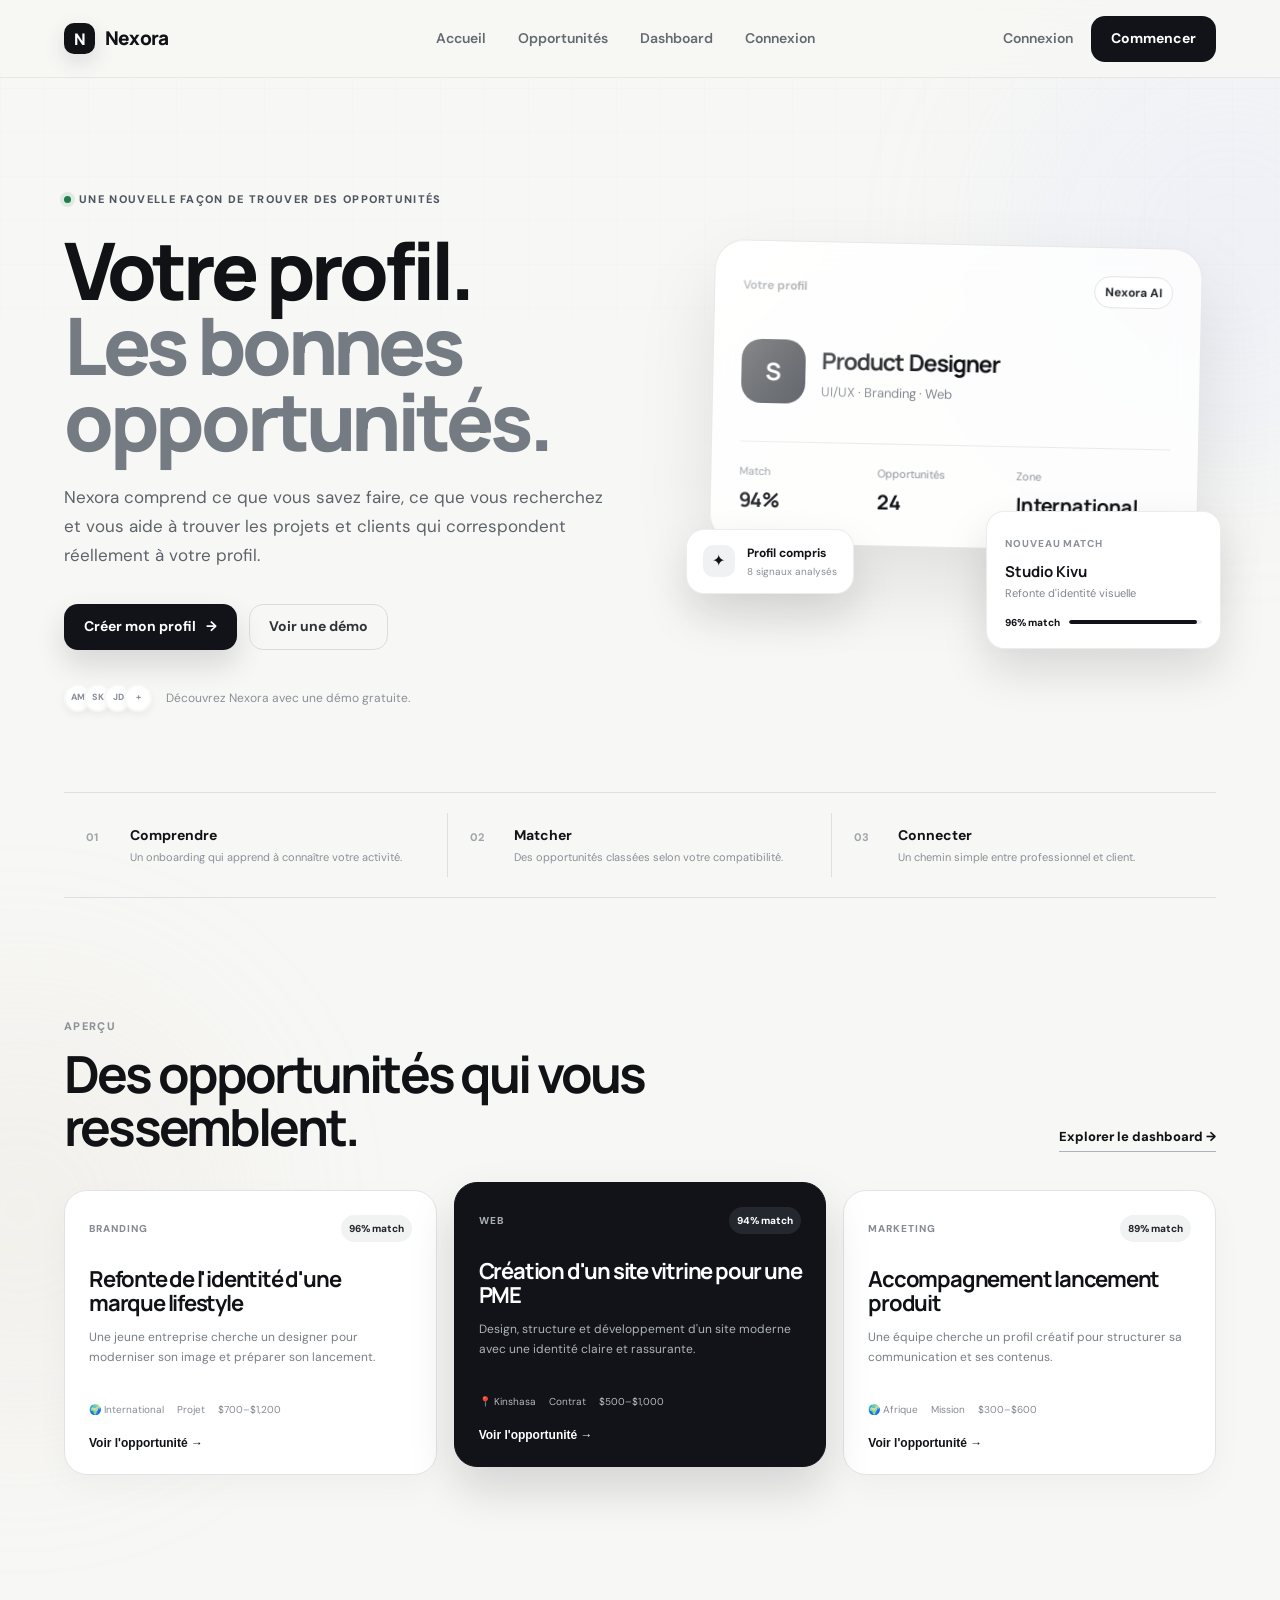
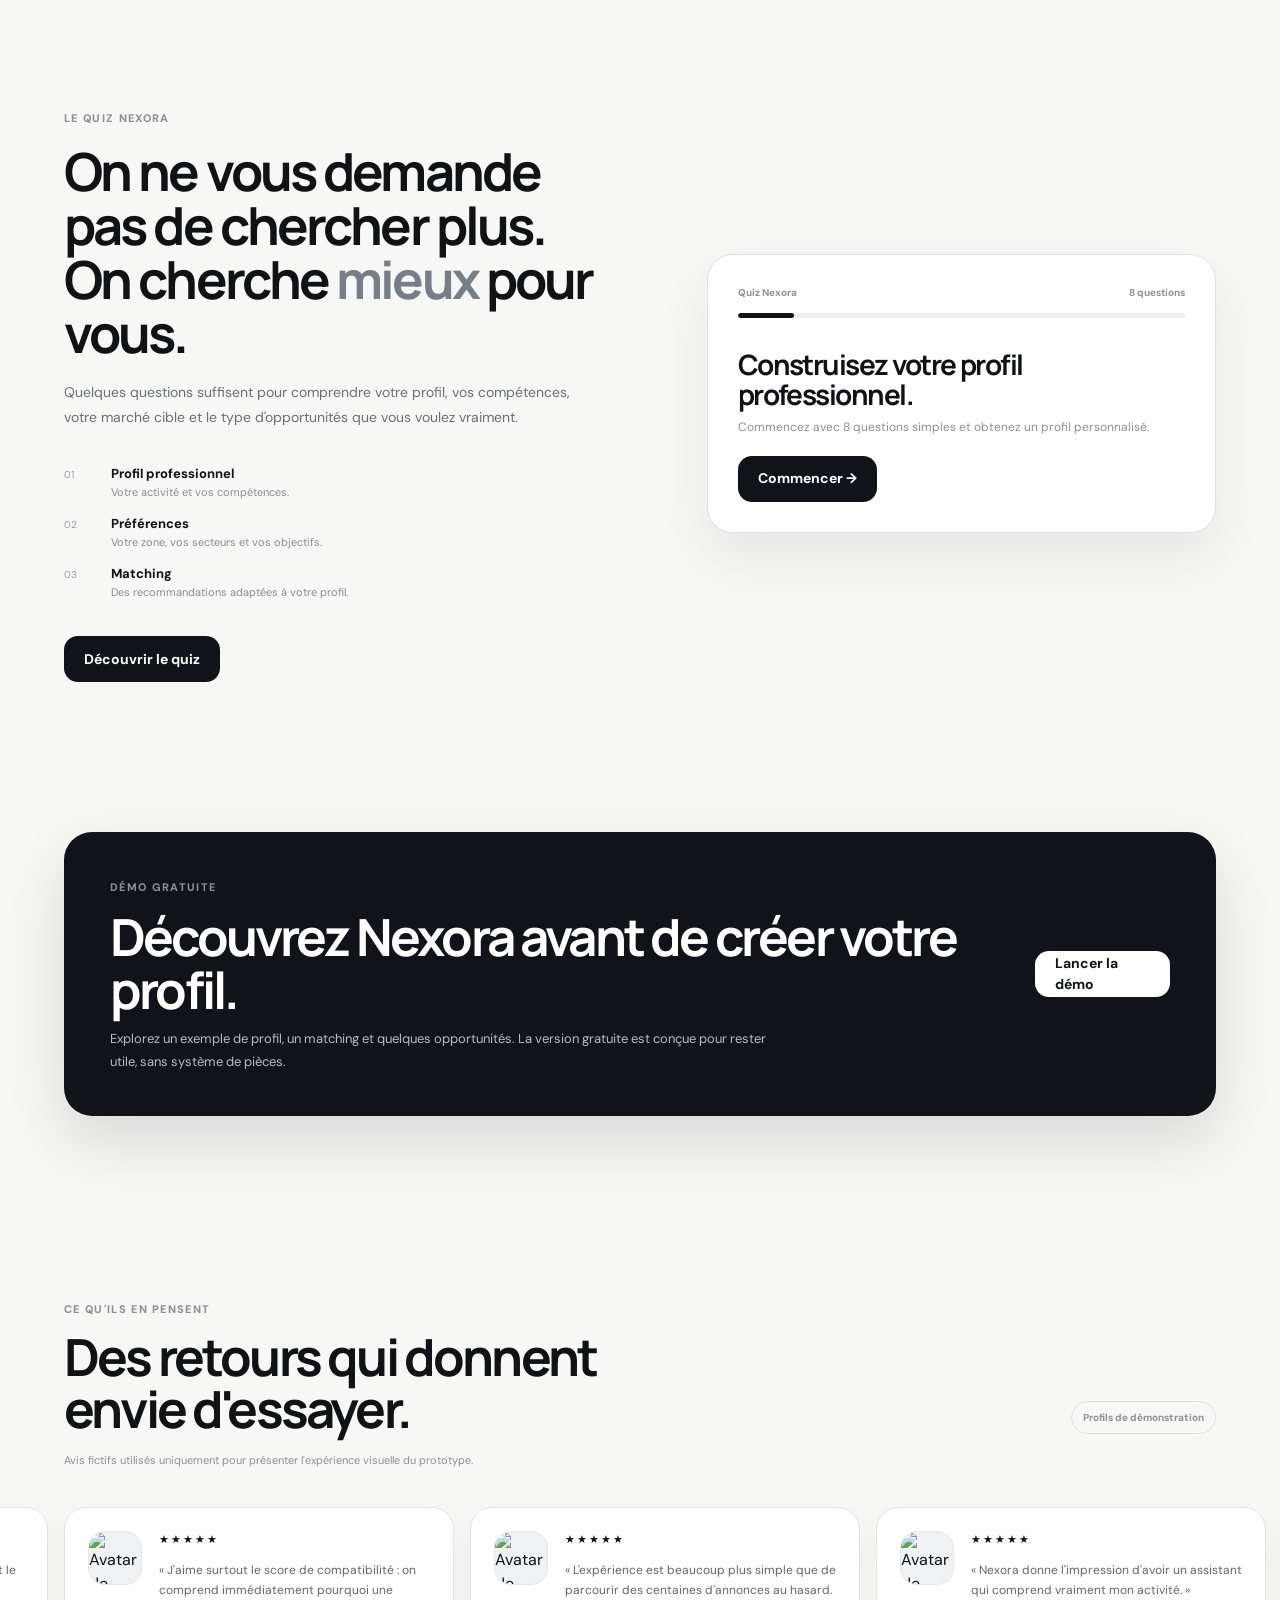
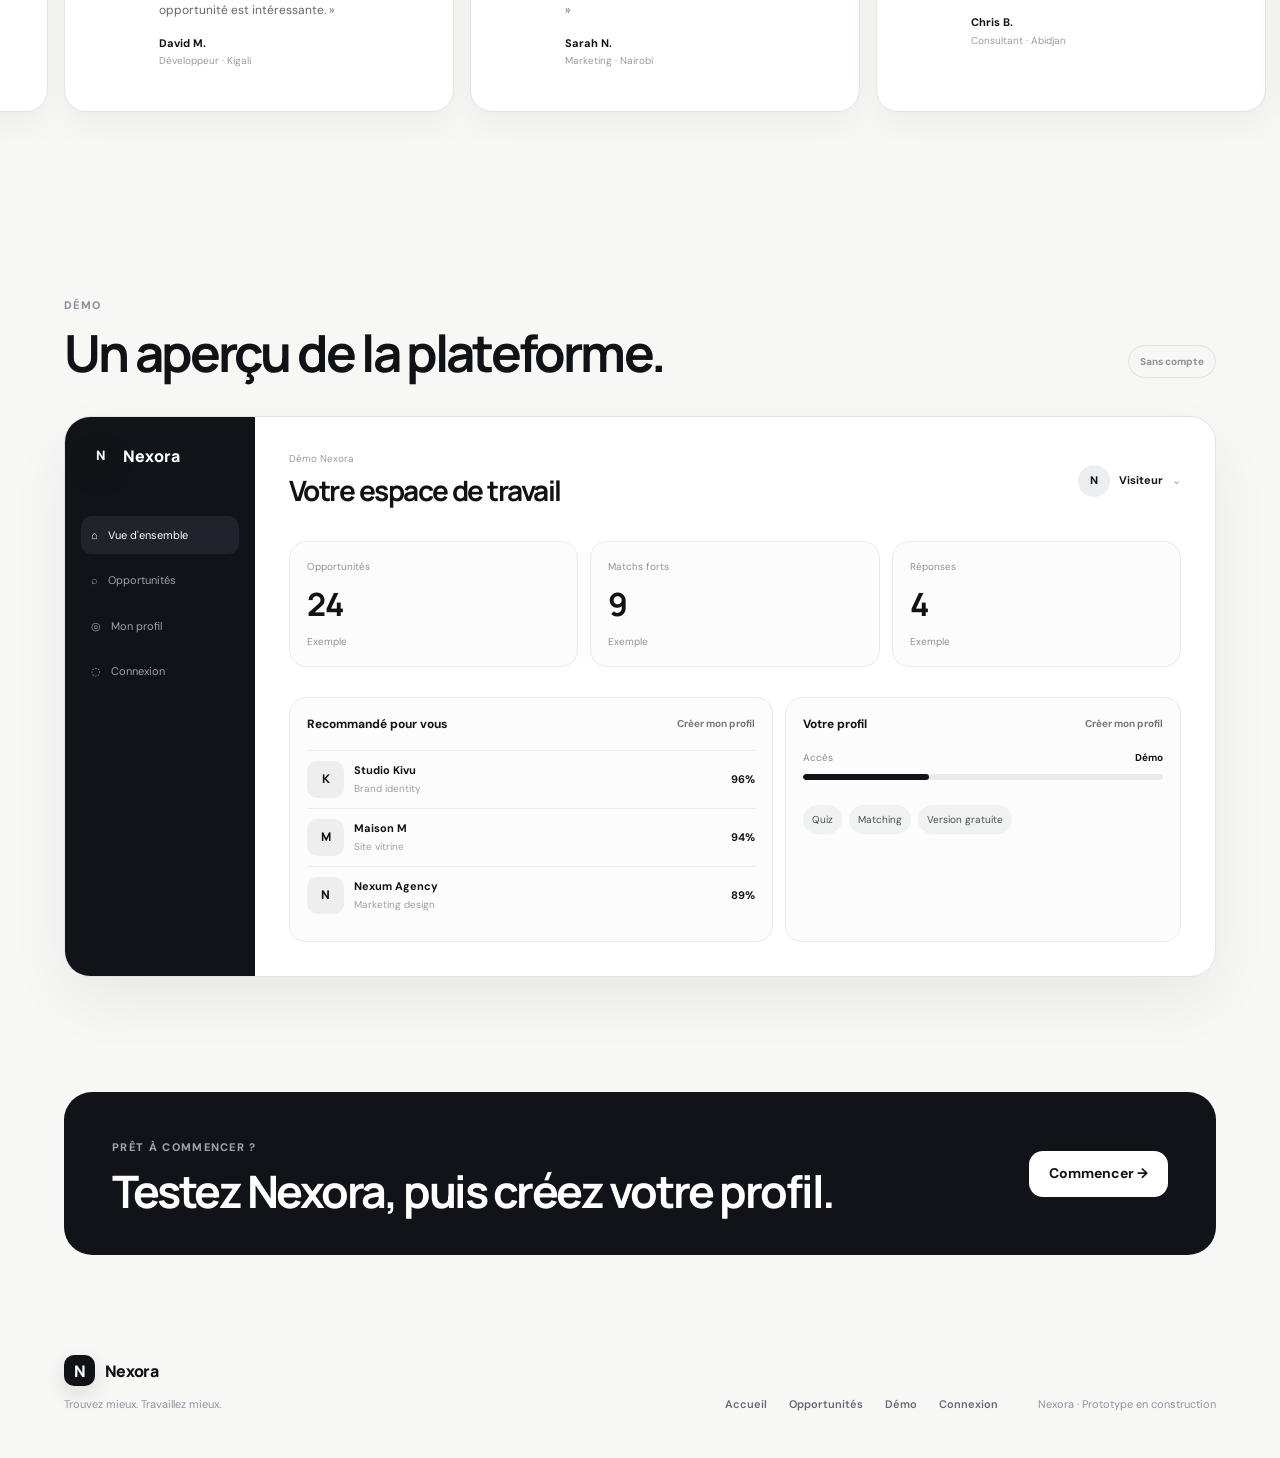
==== commit 44eee85b: "Link landing page to separate Nexora sign-in" ====
--- a/index.html
+++ b/index.html
@@ -3,23 +3,23 @@
 <head>
 <meta charset="UTF-8" /><meta name="viewport" content="width=device-width, initial-scale=1.0" /><meta name="theme-color" content="#0b0d10" />
 <title>Nexora — Find the right opportunity</title><meta name="description" content="Nexora comprend votre profil professionnel et vous connecte aux bonnes opportunités." />
-<link rel="preconnect" href="https://fonts.googleapis.com" /><link rel="preconnect" href="https://fonts.gstatic.com" crossorigin /><link href="https://fonts.googleapis.com/css2?family=DM+Sans:wght@400;500;600;700&family=Manrope:wght@600;700;800&display=swap" rel="stylesheet" /><link rel="stylesheet" href="styles.css" /><link rel="stylesheet" href="enhancements.css" />
+<link rel="preconnect" href="https://fonts.googleapis.com" /><link rel="preconnect" href="https://fonts.gstatic.com" crossorigin/><link href="https://fonts.googleapis.com/css2?family=DM+Sans:wght@400;500;600;700&family=Manrope:wght@600;700;800&display=swap" rel="stylesheet"/><link rel="stylesheet" href="styles.css"/><link rel="stylesheet" href="enhancements.css"/>
 </head>
 <body>
 <div class="ambient ambient-one"></div><div class="ambient ambient-two"></div>
-<header class="site-header" id="top"><a class="brand" href="#home"><span class="brand-mark">N</span><span>Nexora</span></a><nav class="desktop-nav"><a href="#home" class="nav-link active">Accueil</a><a href="#opportunities" class="nav-link">Opportunités</a><a href="#dashboard" class="nav-link">Dashboard</a><a href="auth.html" class="nav-link">Profil</a></nav><div class="header-actions"><a class="text-button" href="auth.html">Connexion</a><a class="button button-dark" href="onboarding.html">Commencer</a></div><button class="mobile-menu-button" id="mobileMenuButton" aria-label="Ouvrir le menu">☰</button></header>
+<header class="site-header" id="top"><a class="brand" href="#home"><span class="brand-mark">N</span><span>Nexora</span></a><nav class="desktop-nav"><a href="#home" class="nav-link active">Accueil</a><a href="#opportunities" class="nav-link">Opportunités</a><a href="#dashboard" class="nav-link">Dashboard</a><a href="login.html" class="nav-link">Connexion</a></nav><div class="header-actions"><a class="text-button" href="login.html">Connexion</a><a class="button button-dark" href="onboarding.html">Commencer</a></div><button class="mobile-menu-button" id="mobileMenuButton" aria-label="Ouvrir le menu">☰</button></header>
 <main>
 <section class="hero section-shell" id="home"><div class="hero-copy"><div class="eyebrow"><span class="status-dot"></span> Une nouvelle façon de trouver des opportunités</div><h1>Votre profil.<br><span>Les bonnes opportunités.</span></h1><p class="hero-text">Nexora comprend ce que vous savez faire, ce que vous recherchez et vous aide à trouver les projets et clients qui correspondent réellement à votre profil.</p><div class="hero-actions"><a class="button button-primary" href="onboarding.html">Créer mon profil <span>→</span></a><a class="button button-ghost" href="#demo">Voir une démo</a></div><div class="trust-row"><div class="avatar-stack"><span>AM</span><span>SK</span><span>JD</span><span>+</span></div><span>Découvrez Nexora avec une démo gratuite.</span></div></div><div class="hero-visual"><div class="orb-card orb-card-main"><div class="orb-header"><span>Votre profil</span><span class="pill">Nexora AI</span></div><div class="profile-mini"><div class="profile-avatar">S</div><div><strong>Product Designer</strong><span>UI/UX · Branding · Web</span></div></div><div class="signal-grid"><div><span>Match</span><strong>94%</strong></div><div><span>Opportunités</span><strong>24</strong></div><div><span>Zone</span><strong>International</strong></div></div></div><div class="floating-card floating-one"><span class="floating-label">Nouveau match</span><strong>Studio Kivu</strong><small>Refonte d'identité visuelle</small><div class="match-row"><span>96% match</span><span class="match-bar"><i style="width:96%"></i></span></div></div><div class="floating-card floating-two"><span class="floating-icon">✦</span><div><strong>Profil compris</strong><small>8 signaux analysés</small></div></div></div></section>
 <section class="value-strip section-shell"><div><span class="strip-number">01</span><strong>Comprendre</strong><span>Un onboarding qui apprend à connaître votre activité.</span></div><div><span class="strip-number">02</span><strong>Matcher</strong><span>Des opportunités classées selon votre compatibilité.</span></div><div><span class="strip-number">03</span><strong>Connecter</strong><span>Un chemin simple entre professionnel et client.</span></div></section>
 <section class="section-shell section-block" id="opportunities"><div class="section-heading"><div><span class="eyebrow muted">APERÇU</span><h2>Des opportunités qui vous ressemblent.</h2></div><a class="inline-link" href="#dashboard">Explorer le dashboard →</a></div><div class="opportunity-grid"><article class="opportunity-card"><div class="opportunity-top"><span class="category">Branding</span><span class="match-badge">96% match</span></div><h3>Refonte de l'identité d'une marque lifestyle</h3><p>Une jeune entreprise cherche un designer pour moderniser son image et préparer son lancement.</p><div class="opportunity-meta"><span>🌍 International</span><span>Projet</span><span>$700–$1,200</span></div><button class="card-link demo-action" type="button">Voir l'opportunité →</button></article><article class="opportunity-card featured-card"><div class="opportunity-top"><span class="category">Web</span><span class="match-badge">94% match</span></div><h3>Création d'un site vitrine pour une PME</h3><p>Design, structure et développement d'un site moderne avec une identité claire et rassurante.</p><div class="opportunity-meta"><span>📍 Kinshasa</span><span>Contrat</span><span>$500–$1,000</span></div><button class="card-link demo-action" type="button">Voir l'opportunité →</button></article><article class="opportunity-card"><div class="opportunity-top"><span class="category">Marketing</span><span class="match-badge">89% match</span></div><h3>Accompagnement lancement produit</h3><p>Une équipe cherche un profil créatif pour structurer sa communication et ses contenus.</p><div class="opportunity-meta"><span>🌍 Afrique</span><span>Mission</span><span>$300–$600</span></div><button class="card-link demo-action" type="button">Voir l'opportunité →</button></article></div></section>
 <section class="section-shell section-block split-block" id="quiz"><div class="split-copy"><span class="eyebrow muted">LE QUIZ NEXORA</span><h2>On ne vous demande pas de chercher plus. On cherche <em>mieux</em> pour vous.</h2><p>Quelques questions suffisent pour comprendre votre profil, vos compétences, votre marché cible et le type d'opportunités que vous voulez vraiment.</p><div class="feature-list"><div><span>01</span><strong>Profil professionnel</strong><small>Votre activité et vos compétences.</small></div><div><span>02</span><strong>Préférences</strong><small>Votre zone, vos secteurs et vos objectifs.</small></div><div><span>03</span><strong>Matching</strong><small>Des recommandations adaptées à votre profil.</small></div></div><a class="button button-dark" href="onboarding.html">Découvrir le quiz</a></div><div class="quiz-preview" id="quiz-preview"><div class="quiz-head"><span>Quiz Nexora</span><span>8 questions</span></div><div class="progress"><span style="width:12.5%"></span></div><h3>Construisez votre profil professionnel.</h3><p class="quiz-note">Commencez avec 8 questions simples et obtenez un profil personnalisé.</p><a class="button button-dark" href="onboarding.html">Commencer →</a></div></section>
-<section class="section-shell section-block demo-section" id="demo"><div class="demo-card"><div><span class="eyebrow muted">DÉMO GRATUITE</span><h2>Découvrez Nexora avant de créer votre profil.</h2><p>Explorez un exemple de profil, un matching et quelques opportunités. La version gratuite est conçue pour rester utile, sans système de pièces.</p></div><a class="button button-light" href="#dashboard">Lancer la démo →</a></div></section>
-<section class="section-shell section-block testimonials" id="testimonials"><div class="section-heading"><div><span class="eyebrow muted">CE QU'ILS EN PENSENT</span><h2>Des retours qui donnent envie d'essayer.</h2></div><span class="demo-label">Profils de démonstration</span></div><p class="section-note">Avis fictifs utilisés uniquement pour présenter l'expérience visuelle du prototype.</p><div class="testimonial-window"><div class="testimonial-track" id="testimonialTrack"><article class="testimonial-card"><img src="https://api.dicebear.com/9.x/personas/svg?seed=Amina" alt="Avatar de démonstration Amina" /><div><div class="stars">★★★★★</div><p>« Le quiz m'a permis de clarifier exactement le type de missions que je voulais trouver. »</p><strong>Amina K.</strong><span>Brand designer · Kinshasa</span></div></article><article class="testimonial-card"><img src="https://api.dicebear.com/9.x/personas/svg?seed=David" alt="Avatar de démonstration David" /><div><div class="stars">★★★★★</div><p>« J'aime surtout le score de compatibilité : on comprend immédiatement pourquoi une opportunité est intéressante. »</p><strong>David M.</strong><span>Développeur · Kigali</span></div></article><article class="testimonial-card"><img src="https://api.dicebear.com/9.x/personas/svg?seed=Sarah" alt="Avatar de démonstration Sarah" /><div><div class="stars">★★★★★</div><p>« L'expérience est beaucoup plus simple que de parcourir des centaines d'annonces au hasard. »</p><strong>Sarah N.</strong><span>Marketing · Nairobi</span></div></article><article class="testimonial-card"><img src="https://api.dicebear.com/9.x/personas/svg?seed=Chris" alt="Avatar de démonstration Chris" /><div><div class="stars">★★★★★</div><p>« Nexora donne l'impression d'avoir un assistant qui comprend vraiment mon activité. »</p><strong>Chris B.</strong><span>Consultant · Abidjan</span></div></article></div></div></section>
-<section class="section-shell section-block dashboard-section" id="dashboard"><div class="section-heading"><div><span class="eyebrow muted">DÉMO</span><h2>Un aperçu de la plateforme.</h2></div><span class="demo-label">Sans compte</span></div><div class="dashboard-frame"><aside class="dashboard-sidebar"><div class="sidebar-brand"><span class="brand-mark small">N</span><span>Nexora</span></div><nav><a class="side-link active" href="#dashboard">⌂ <span>Vue d'ensemble</span></a><a class="side-link" href="#opportunities">⌕ <span>Opportunités</span></a><a class="side-link" href="onboarding.html">◎ <span>Mon profil</span></a><a class="side-link" href="auth.html">◌ <span>Connexion</span></a></nav></aside><div class="dashboard-main"><div class="dashboard-top"><div><small>Démo Nexora</small><h3>Votre espace de travail</h3></div><div class="profile-chip"><span>N</span><strong>Visiteur</strong><i>⌄</i></div></div><div class="stat-cards"><div><small>Opportunités</small><strong>24</strong><span>Exemple</span></div><div><small>Matchs forts</small><strong>9</strong><span>Exemple</span></div><div><small>Réponses</small><strong>4</strong><span>Exemple</span></div></div><div class="dashboard-content-grid"><div class="panel opportunities-panel"><div class="panel-title"><strong>Recommandé pour vous</strong><a href="onboarding.html">Créer mon profil</a></div><div class="mini-opportunity"><div class="company-logo">K</div><div><strong>Studio Kivu</strong><span>Brand identity</span></div><b>96%</b></div><div class="mini-opportunity"><div class="company-logo">M</div><div><strong>Maison M</strong><span>Site vitrine</span></div><b>94%</b></div><div class="mini-opportunity"><div class="company-logo">N</div><div><strong>Nexum Agency</strong><span>Marketing design</span></div><b>89%</b></div></div><div class="panel profile-panel"><div class="panel-title"><strong>Votre profil</strong><a href="onboarding.html">Créer mon profil</a></div><div class="profile-progress"><div><span>Accès</span><strong>Démo</strong></div><div class="profile-progress-bar"><span style="width:35%"></span></div></div><div class="skill-tags"><span>Quiz</span><span>Matching</span><span>Version gratuite</span></div></div></div></div></div></section>
-<section class="section-shell section-block cta-block"><div><span class="eyebrow">PRÊT À COMMENCER ?</span><h2>Testez Nexora, puis créez votre profil.</h2></div><a class="button button-light" href="onboarding.html">Commencer →</a></section>
+<section class="section-shell section-block demo-section" id="demo"><div class="demo-card"><div><span class="eyebrow muted">DÉMO GRATUITE</span><h2>Découvrez Nexora avant de créer votre profil.</h2><p>Explorez un exemple de profil, un matching et quelques opportunités. La version gratuite est conçue pour rester utile, sans système de pièces.</p></div><a class="button button-light" href="#dashboard">Lancer la démo</a></div></section>
+<section class="section-shell section-block testimonials" id="testimonials"><div class="section-heading"><div><span class="eyebrow muted">CE QU'ILS EN PENSENT</span><h2>Des retours qui donnent envie d'essayer.</h2></div><span class="demo-label">Profils de démonstration</span></div><p class="section-note">Avis fictifs utilisés uniquement pour présenter l'expérience visuelle du prototype.</p><div class="testimonial-window"><div class="testimonial-track" id="testimonialTrack"><article class="testimonial-card"><img src="https://api.dicebear.com/9.x/personas/svg?seed=Amina" alt="Avatar de démonstration Amina"/><div><div class="stars">★★★★★</div><p>« Le quiz m'a permis de clarifier exactement le type de missions que je voulais trouver. »</p><strong>Amina K.</strong><span>Brand designer · Kinshasa</span></div></article><article class="testimonial-card"><img src="https://api.dicebear.com/9.x/personas/svg?seed=David" alt="Avatar de démonstration David"/><div><div class="stars">★★★★★</div><p>« J'aime surtout le score de compatibilité : on comprend immédiatement pourquoi une opportunité est intéressante. »</p><strong>David M.</strong><span>Développeur · Kigali</span></div></article><article class="testimonial-card"><img src="https://api.dicebear.com/9.x/personas/svg?seed=Sarah" alt="Avatar de démonstration Sarah"/><div><div class="stars">★★★★★</div><p>« L'expérience est beaucoup plus simple que de parcourir des centaines d'annonces au hasard. »</p><strong>Sarah N.</strong><span>Marketing · Nairobi</span></div></article><article class="testimonial-card"><img src="https://api.dicebear.com/9.x/personas/svg?seed=Chris" alt="Avatar de démonstration Chris"/><div><div class="stars">★★★★★</div><p>« Nexora donne l'impression d'avoir un assistant qui comprend vraiment mon activité. »</p><strong>Chris B.</strong><span>Consultant · Abidjan</span></div></article></div></div></section>
+<section class="section-shell section-block dashboard-section" id="dashboard"><div class="section-heading"><div><span class="eyebrow muted">DÉMO</span><h2>Un aperçu de la plateforme.</h2></div><span class="demo-label">Sans compte</span></div><div class="dashboard-frame"><aside class="dashboard-sidebar"><div class="sidebar-brand"><span class="brand-mark small">N</span><span>Nexora</span></div><nav><a class="side-link active" href="#dashboard">⌂ <span>Vue d'ensemble</span></a><a class="side-link" href="#opportunities">⌕ <span>Opportunités</span></a><a class="side-link" href="onboarding.html">◎ <span>Mon profil</span></a><a class="side-link" href="login.html">◌ <span>Connexion</span></a></nav></aside><div class="dashboard-main"><div class="dashboard-top"><div><small>Démo Nexora</small><h3>Votre espace de travail</h3></div><div class="profile-chip"><span>N</span><strong>Visiteur</strong><i>⌄</i></div></div><div class="stat-cards"><div><small>Opportunités</small><strong>24</strong><span>Exemple</span></div><div><small>Matchs forts</small><strong>9</strong><span>Exemple</span></div><div><small>Réponses</small><strong>4</strong><span>Exemple</span></div></div><div class="dashboard-content-grid"><div class="panel opportunities-panel"><div class="panel-title"><strong>Recommandé pour vous</strong><a href="onboarding.html">Créer mon profil</a></div><div class="mini-opportunity"><div class="company-logo">K</div><div><strong>Studio Kivu</strong><span>Brand identity</span></div><b>96%</b></div><div class="mini-opportunity"><div class="company-logo">M</div><div><strong>Maison M</strong><span>Site vitrine</span></div><b>94%</b></div><div class="mini-opportunity"><div class="company-logo">N</div><div><strong>Nexum Agency</strong><span>Marketing design</span></div><b>89%</b></div></div><div class="panel profile-panel"><div class="panel-title"><strong>Votre profil</strong><a href="onboarding.html">Créer mon profil</a></div><div class="profile-progress"><div><span>Accès</span><strong>Démo</strong></div><div class="profile-progress-bar"><span style="width:35%"></span></div></div><div class="skill-tags"><span>Quiz</span><span>Matching</span><span>Version gratuite</span></div></div></div></div></div></section>
+<section class="section-shell section-block cta-block"><div><span class="eyebrow">PRÊT À COMMENCER ?</span><h2>Testez Nexora, puis créez votre profil.</h2></div><a class="button button-light" href="onboarding.html">Commencer →</a></div></section>
 </main>
-<footer class="site-footer section-shell" id="settings"><div><a class="brand footer-brand" href="#home"><span class="brand-mark">N</span><span>Nexora</span></a><p>Trouvez mieux. Travaillez mieux.</p></div><div class="footer-links"><a href="#home">Accueil</a><a href="#opportunities">Opportunités</a><a href="#dashboard">Démo</a><a href="auth.html">Connexion</a></div><div class="footer-note">Nexora · Prototype en construction</div></footer>
-<div class="mobile-menu" id="mobileMenu"><a href="#home">Accueil</a><a href="#opportunities">Opportunités</a><a href="#dashboard">Démo</a><a href="auth.html">Connexion</a><a href="onboarding.html">Commencer</a></div><div class="toast" id="toast" role="status" aria-live="polite"></div>
-<script src="app.js?v=20260820-5"></script>
+<footer class="site-footer section-shell" id="settings"><div><a class="brand footer-brand" href="#home"><span class="brand-mark">N</span><span>Nexora</span></a><p>Trouvez mieux. Travaillez mieux.</p></div><div class="footer-links"><a href="#home">Accueil</a><a href="#opportunities">Opportunités</a><a href="#dashboard">Démo</a><a href="login.html">Connexion</a></div><div class="footer-note">Nexora · Prototype en construction</div></footer>
+<div class="mobile-menu" id="mobileMenu"><a href="#home">Accueil</a><a href="#opportunities">Opportunités</a><a href="#dashboard">Démo</a><a href="login.html">Connexion</a><a href="onboarding.html">Commencer</a></div><div class="toast" id="toast" role="status" aria-live="polite"></div>
+<script src="app.js?v=20260820-6"></script>
 </body>
-</html>
+</html>
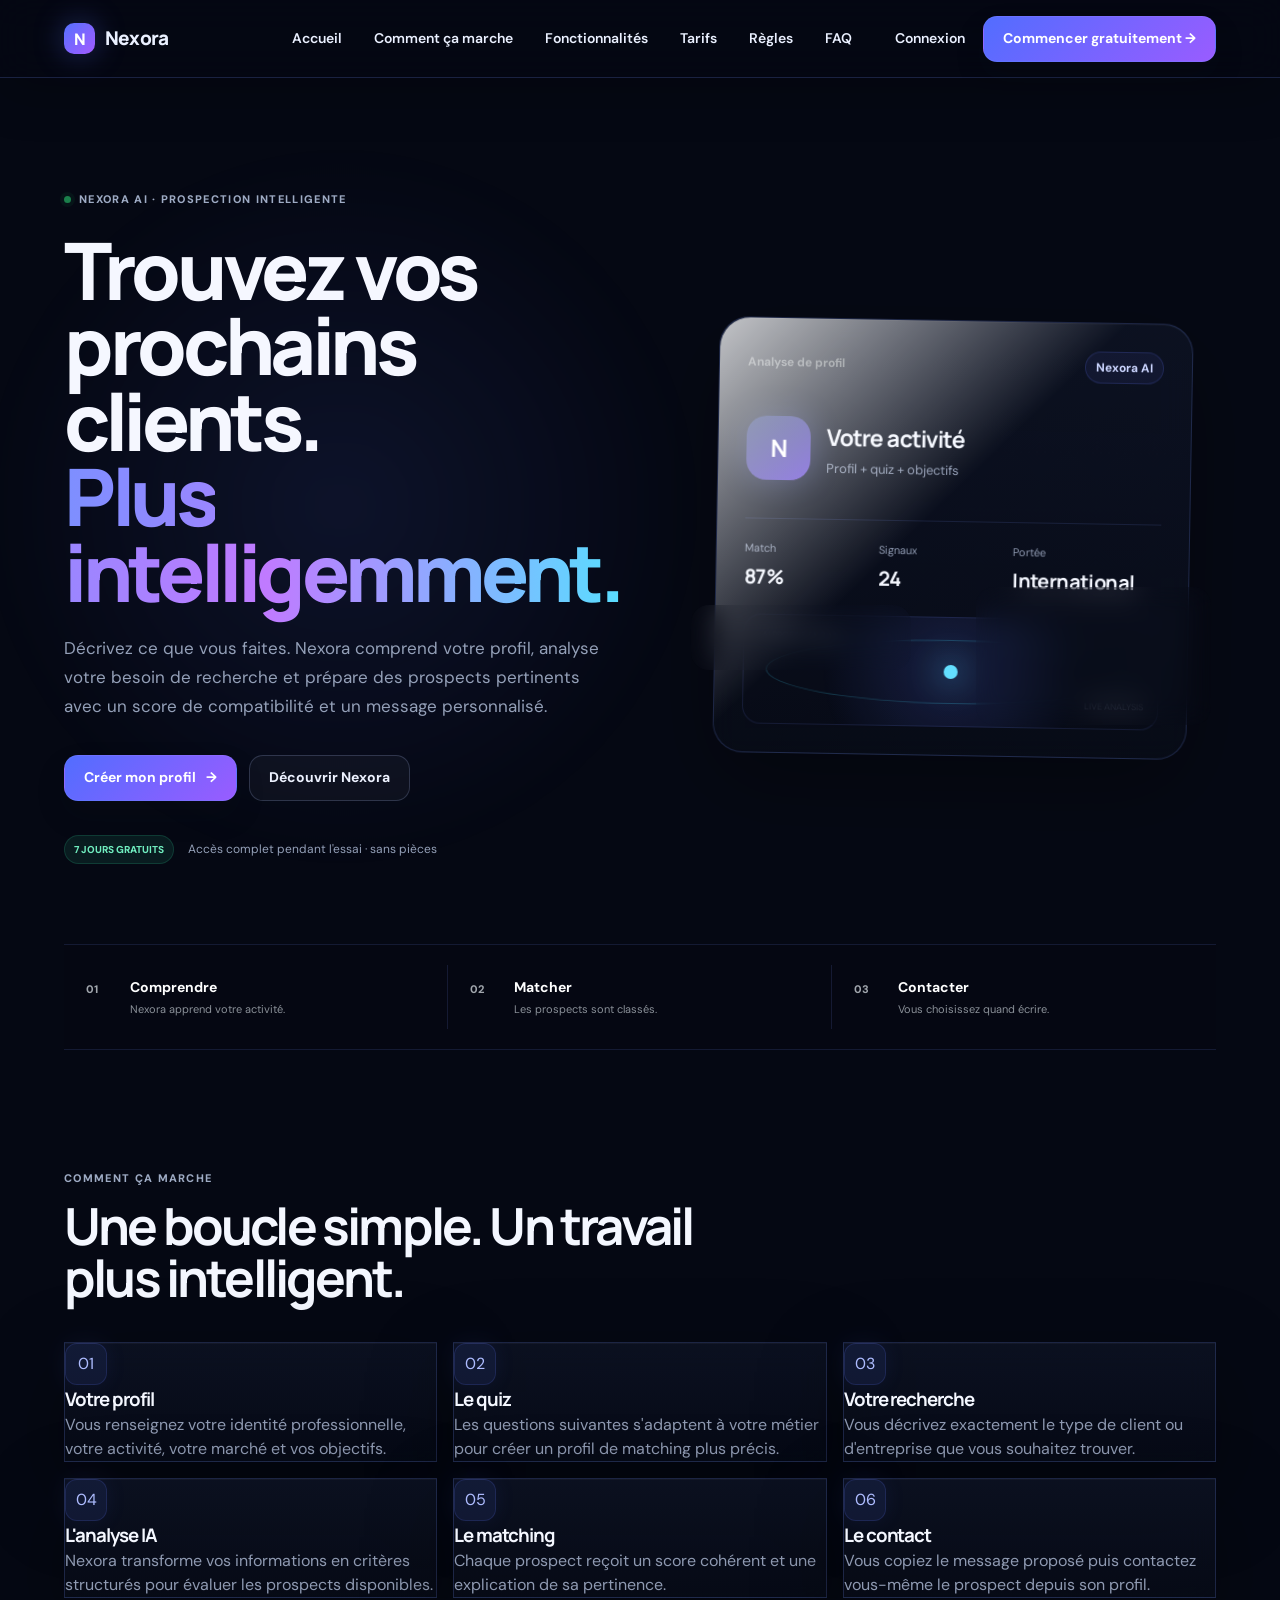
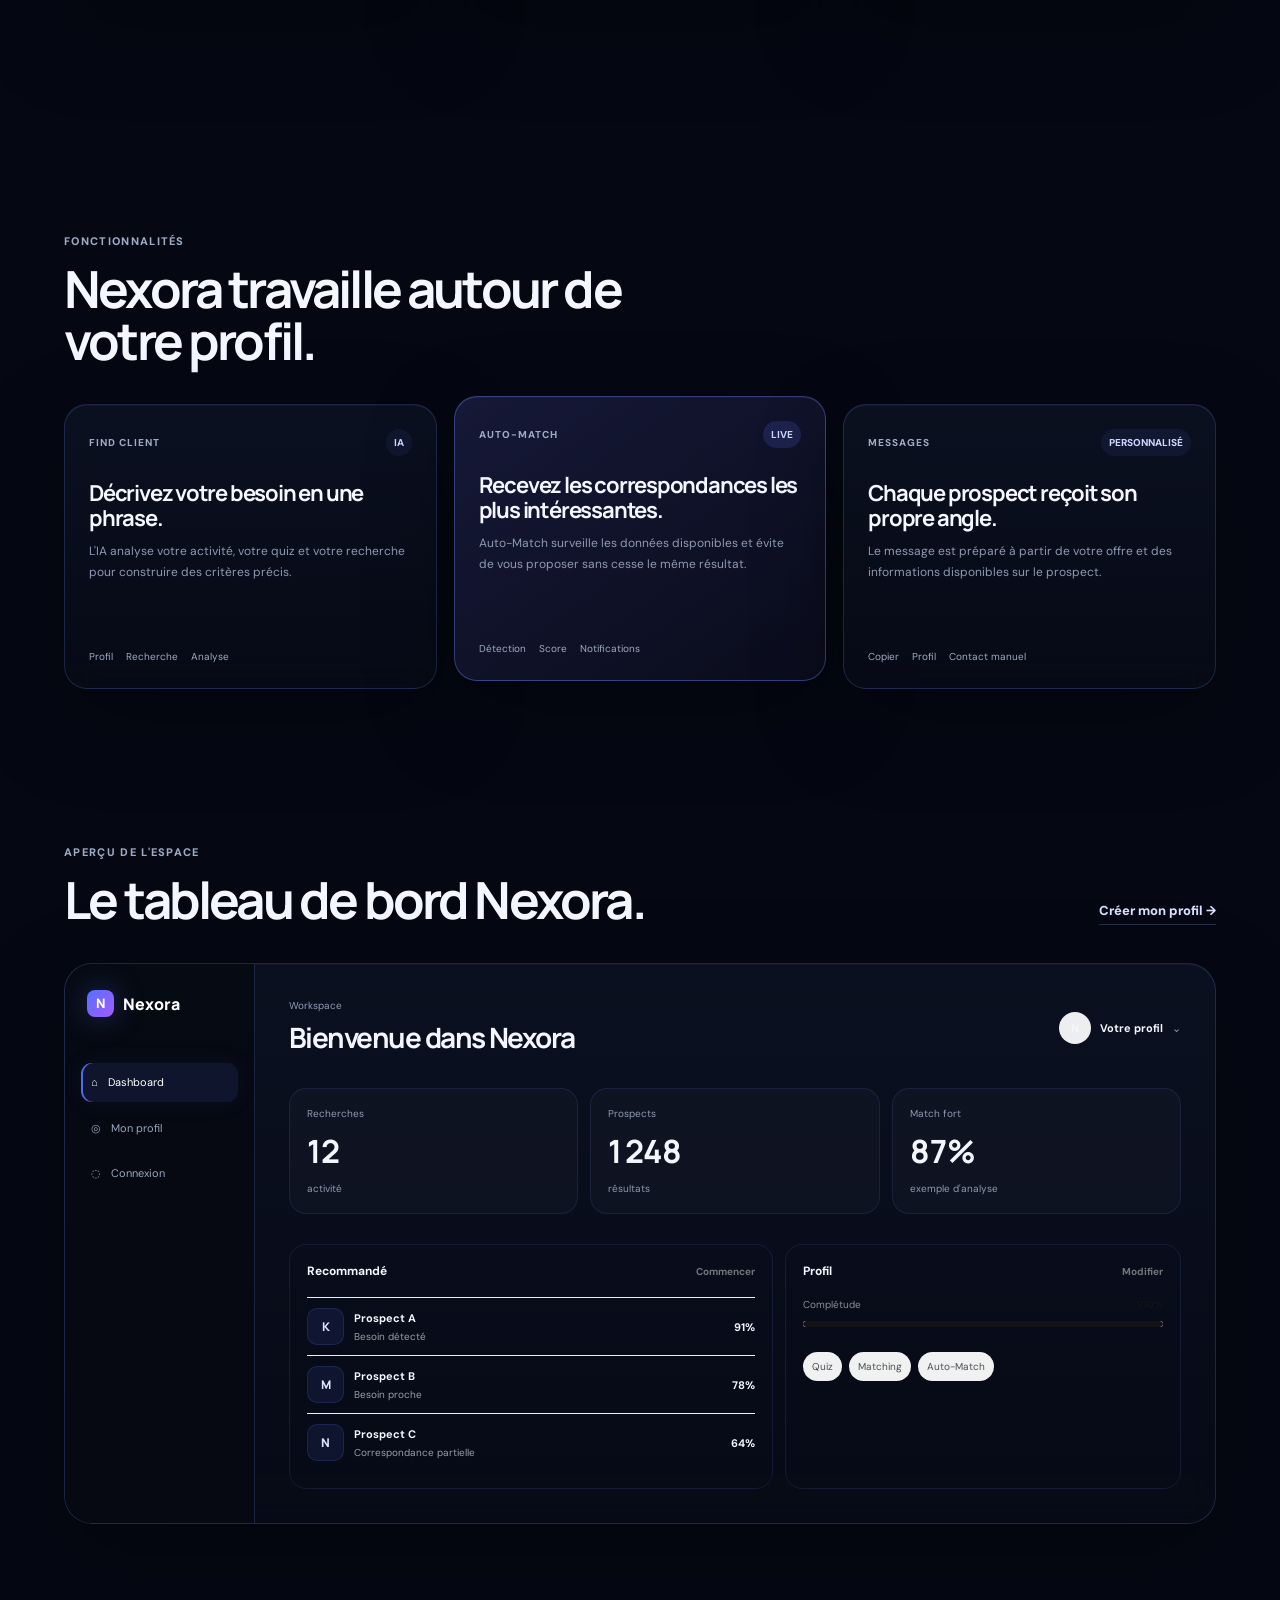
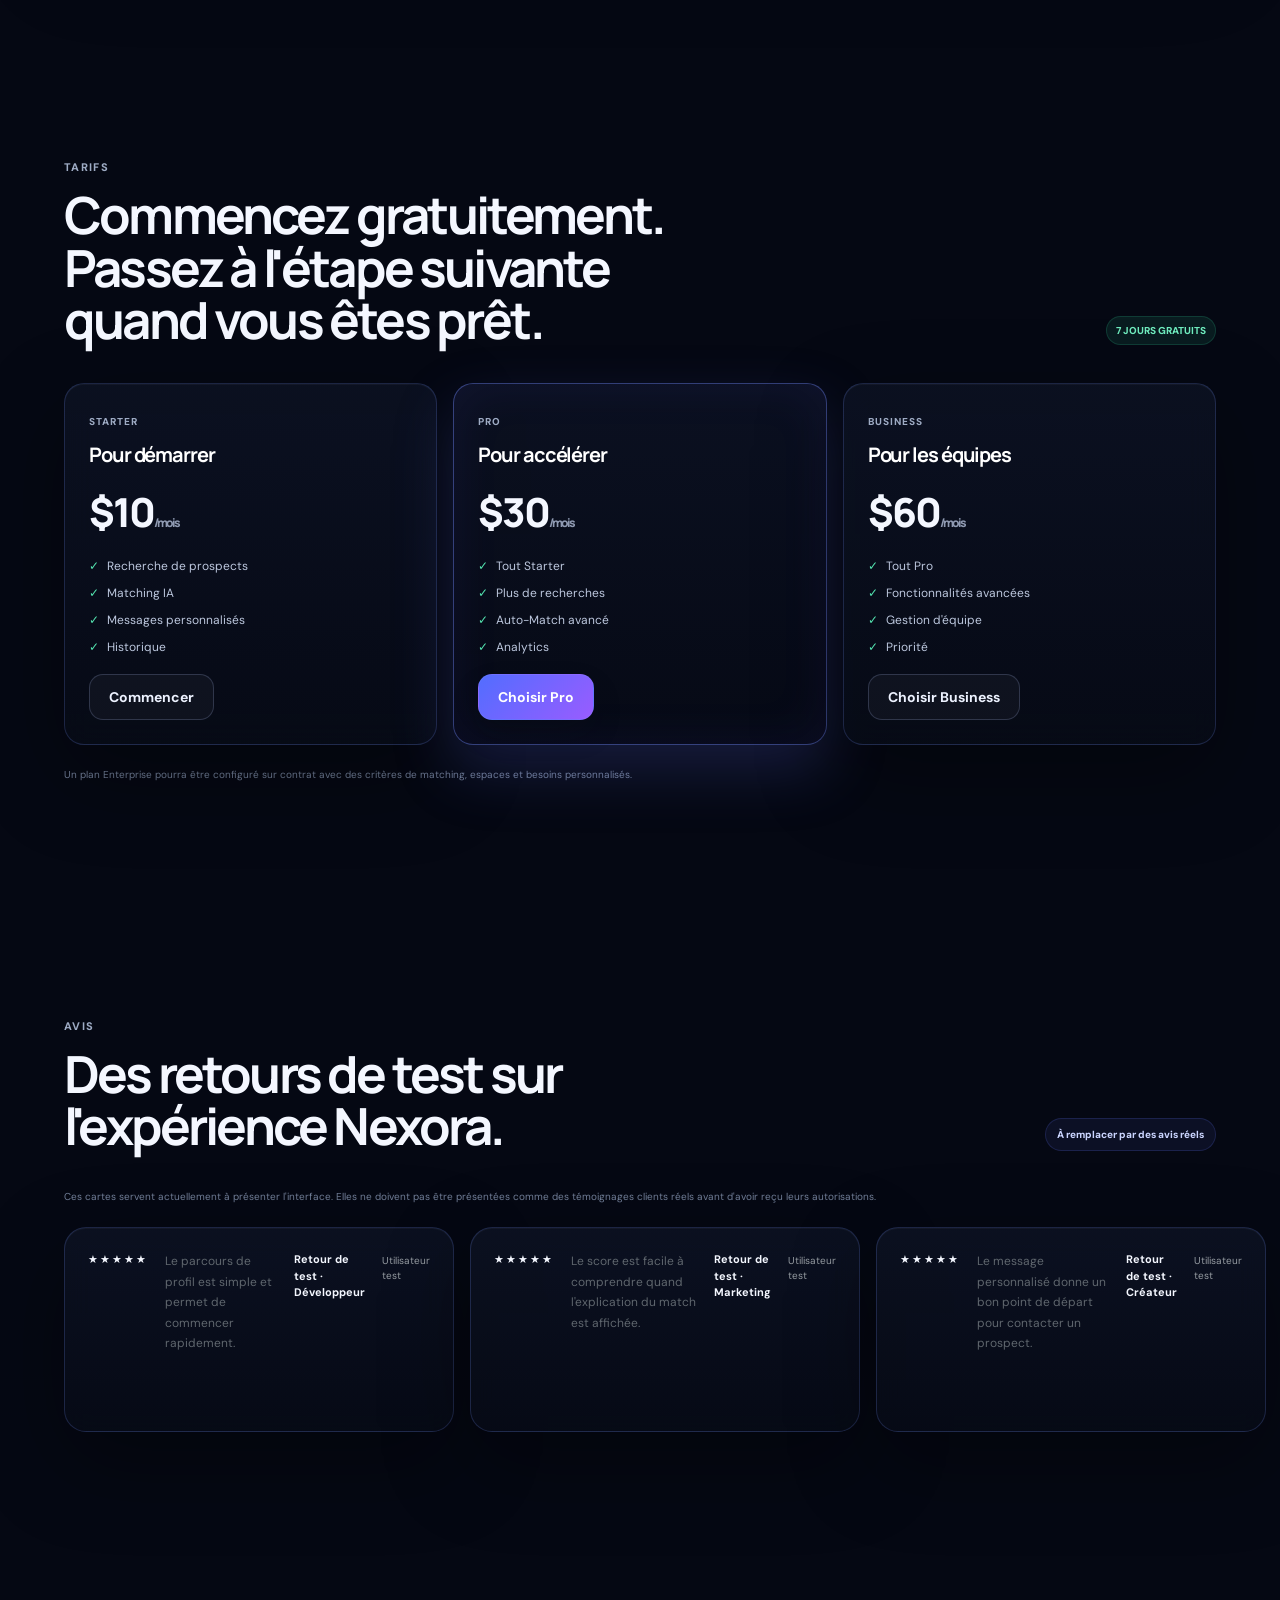
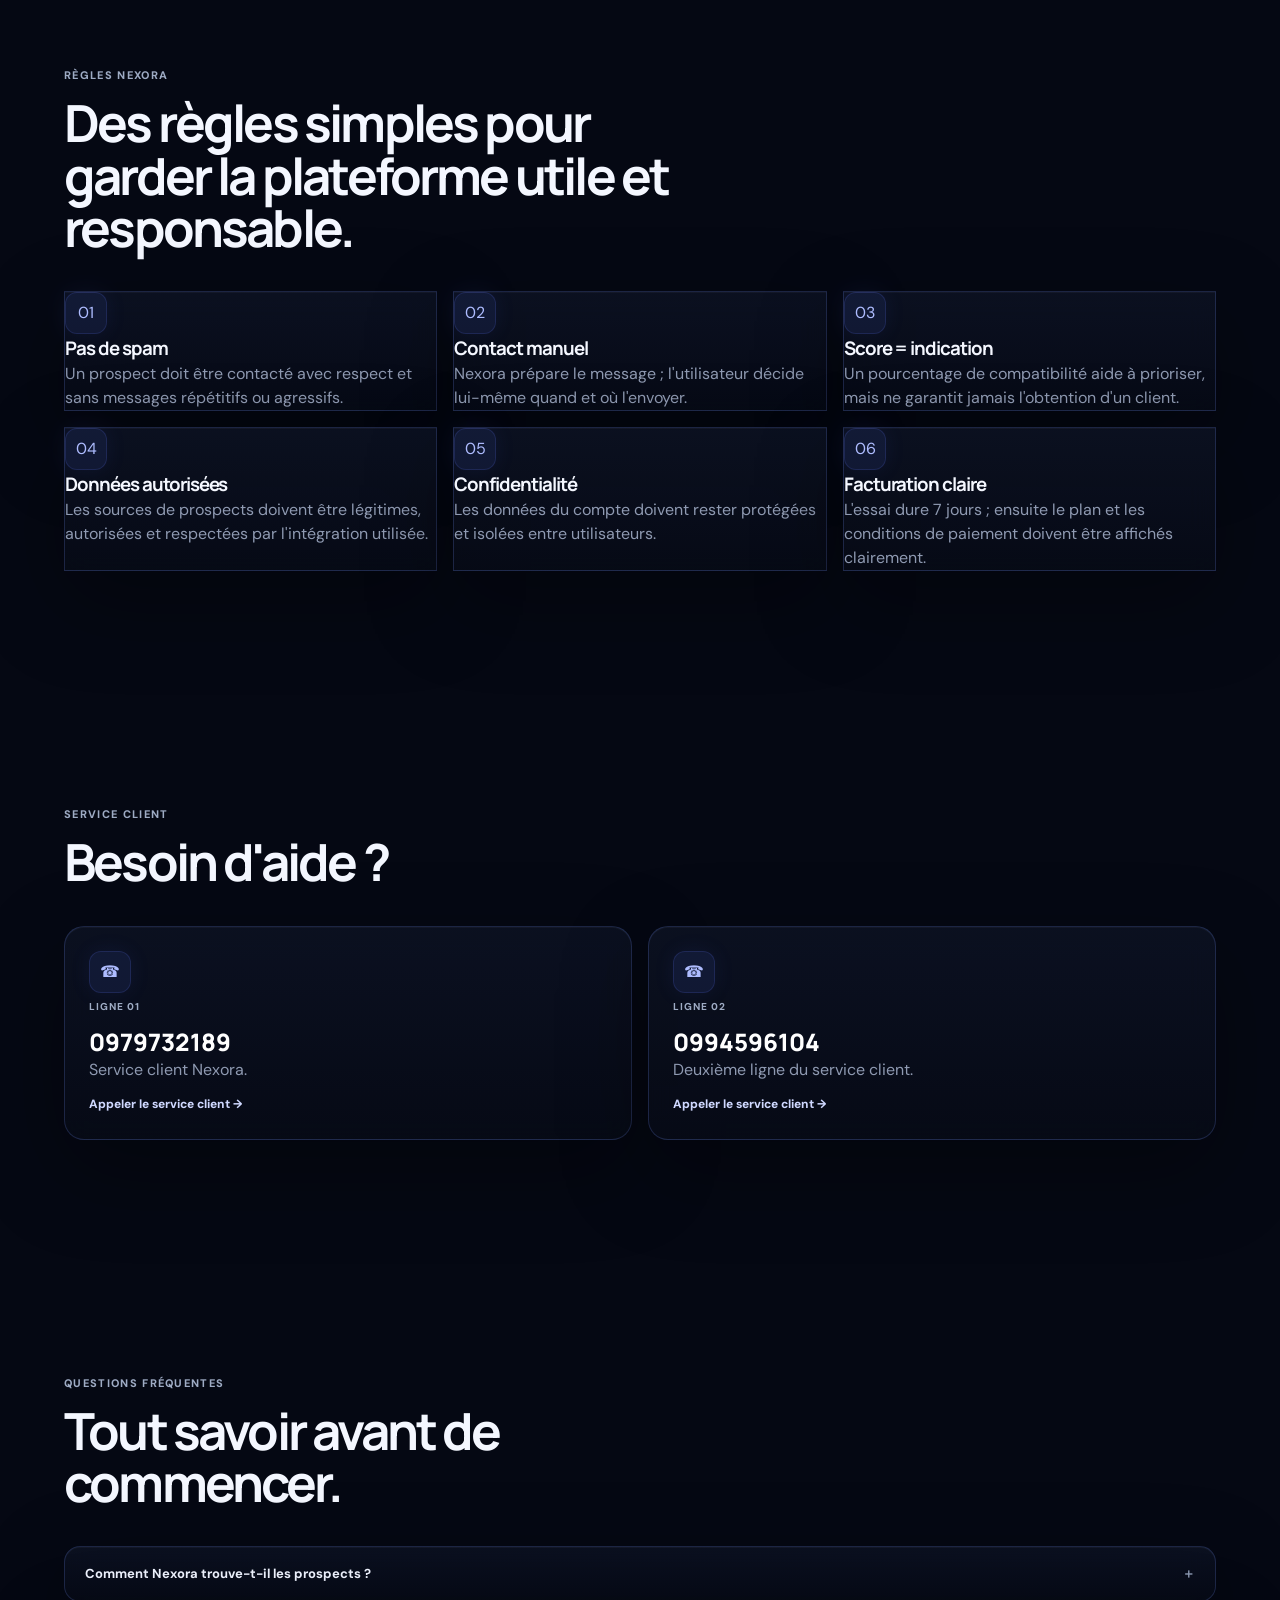
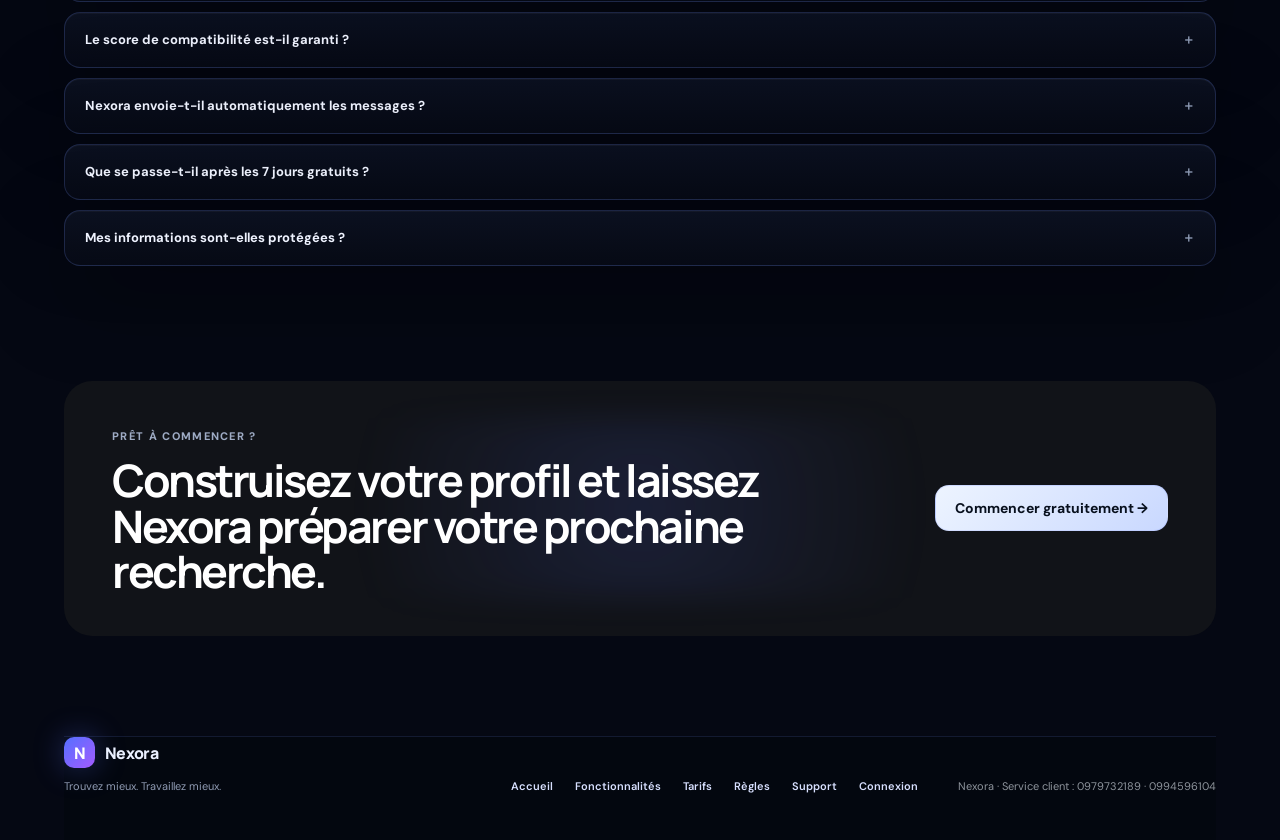
==== commit 9fc17865: "feat: redesign Nexora landing page with tech UI and support sections" ====
--- a/index.html
+++ b/index.html
@@ -1,25 +1,165 @@
 <!doctype html>
 <html lang="fr">
 <head>
-<meta charset="UTF-8" /><meta name="viewport" content="width=device-width, initial-scale=1.0" /><meta name="theme-color" content="#0b0d10" />
-<title>Nexora — Find the right opportunity</title><meta name="description" content="Nexora comprend votre profil professionnel et vous connecte aux bonnes opportunités." />
-<link rel="preconnect" href="https://fonts.googleapis.com" /><link rel="preconnect" href="https://fonts.gstatic.com" crossorigin/><link href="https://fonts.googleapis.com/css2?family=DM+Sans:wght@400;500;600;700&family=Manrope:wght@600;700;800&display=swap" rel="stylesheet"/><link rel="stylesheet" href="styles.css"/><link rel="stylesheet" href="enhancements.css"/>
+<meta charset="UTF-8"/>
+<meta name="viewport" content="width=device-width,initial-scale=1.0"/>
+<meta name="theme-color" content="#050813"/>
+<meta name="description" content="Nexora comprend votre profil et vous aide à trouver des prospects pertinents plus intelligemment."/>
+<title>Nexora — Trouvez vos prochains clients</title>
+<link rel="preconnect" href="https://fonts.googleapis.com">
+<link rel="preconnect" href="https://fonts.gstatic.com" crossorigin>
+<link href="https://fonts.googleapis.com/css2?family=DM+Sans:wght@400;500;600;700&family=Manrope:wght@600;700;800&display=swap" rel="stylesheet">
+<link rel="stylesheet" href="styles.css">
+<link rel="stylesheet" href="enhancements.css">
+<link rel="stylesheet" href="landing-tech.css?v=20260901-1">
 </head>
 <body>
-<div class="ambient ambient-one"></div><div class="ambient ambient-two"></div>
-<header class="site-header" id="top"><a class="brand" href="#home"><span class="brand-mark">N</span><span>Nexora</span></a><nav class="desktop-nav"><a href="#home" class="nav-link active">Accueil</a><a href="#opportunities" class="nav-link">Opportunités</a><a href="#dashboard" class="nav-link">Dashboard</a><a href="login.html" class="nav-link">Connexion</a></nav><div class="header-actions"><a class="text-button" href="login.html">Connexion</a><a class="button button-dark" href="onboarding.html">Commencer</a></div><button class="mobile-menu-button" id="mobileMenuButton" aria-label="Ouvrir le menu">☰</button></header>
+<header class="site-header" id="top">
+  <a class="brand" href="#home"><span class="brand-mark">N</span><span>Nexora</span></a>
+  <nav class="desktop-nav">
+    <a class="nav-link active" href="#home">Accueil</a>
+    <a class="nav-link" href="#how">Comment ça marche</a>
+    <a class="nav-link" href="#features">Fonctionnalités</a>
+    <a class="nav-link" href="#pricing">Tarifs</a>
+    <a class="nav-link" href="#rules">Règles</a>
+    <a class="nav-link" href="#faq">FAQ</a>
+  </nav>
+  <div class="header-actions">
+    <a class="text-button" href="login.html">Connexion</a>
+    <a class="button button-primary" href="onboarding.html">Commencer gratuitement →</a>
+  </div>
+  <button class="mobile-menu-button" id="mobileMenuButton" aria-label="Ouvrir le menu">☰</button>
+</header>
+
 <main>
-<section class="hero section-shell" id="home"><div class="hero-copy"><div class="eyebrow"><span class="status-dot"></span> Une nouvelle façon de trouver des opportunités</div><h1>Votre profil.<br><span>Les bonnes opportunités.</span></h1><p class="hero-text">Nexora comprend ce que vous savez faire, ce que vous recherchez et vous aide à trouver les projets et clients qui correspondent réellement à votre profil.</p><div class="hero-actions"><a class="button button-primary" href="onboarding.html">Créer mon profil <span>→</span></a><a class="button button-ghost" href="#demo">Voir une démo</a></div><div class="trust-row"><div class="avatar-stack"><span>AM</span><span>SK</span><span>JD</span><span>+</span></div><span>Découvrez Nexora avec une démo gratuite.</span></div></div><div class="hero-visual"><div class="orb-card orb-card-main"><div class="orb-header"><span>Votre profil</span><span class="pill">Nexora AI</span></div><div class="profile-mini"><div class="profile-avatar">S</div><div><strong>Product Designer</strong><span>UI/UX · Branding · Web</span></div></div><div class="signal-grid"><div><span>Match</span><strong>94%</strong></div><div><span>Opportunités</span><strong>24</strong></div><div><span>Zone</span><strong>International</strong></div></div></div><div class="floating-card floating-one"><span class="floating-label">Nouveau match</span><strong>Studio Kivu</strong><small>Refonte d'identité visuelle</small><div class="match-row"><span>96% match</span><span class="match-bar"><i style="width:96%"></i></span></div></div><div class="floating-card floating-two"><span class="floating-icon">✦</span><div><strong>Profil compris</strong><small>8 signaux analysés</small></div></div></div></section>
-<section class="value-strip section-shell"><div><span class="strip-number">01</span><strong>Comprendre</strong><span>Un onboarding qui apprend à connaître votre activité.</span></div><div><span class="strip-number">02</span><strong>Matcher</strong><span>Des opportunités classées selon votre compatibilité.</span></div><div><span class="strip-number">03</span><strong>Connecter</strong><span>Un chemin simple entre professionnel et client.</span></div></section>
-<section class="section-shell section-block" id="opportunities"><div class="section-heading"><div><span class="eyebrow muted">APERÇU</span><h2>Des opportunités qui vous ressemblent.</h2></div><a class="inline-link" href="#dashboard">Explorer le dashboard →</a></div><div class="opportunity-grid"><article class="opportunity-card"><div class="opportunity-top"><span class="category">Branding</span><span class="match-badge">96% match</span></div><h3>Refonte de l'identité d'une marque lifestyle</h3><p>Une jeune entreprise cherche un designer pour moderniser son image et préparer son lancement.</p><div class="opportunity-meta"><span>🌍 International</span><span>Projet</span><span>$700–$1,200</span></div><button class="card-link demo-action" type="button">Voir l'opportunité →</button></article><article class="opportunity-card featured-card"><div class="opportunity-top"><span class="category">Web</span><span class="match-badge">94% match</span></div><h3>Création d'un site vitrine pour une PME</h3><p>Design, structure et développement d'un site moderne avec une identité claire et rassurante.</p><div class="opportunity-meta"><span>📍 Kinshasa</span><span>Contrat</span><span>$500–$1,000</span></div><button class="card-link demo-action" type="button">Voir l'opportunité →</button></article><article class="opportunity-card"><div class="opportunity-top"><span class="category">Marketing</span><span class="match-badge">89% match</span></div><h3>Accompagnement lancement produit</h3><p>Une équipe cherche un profil créatif pour structurer sa communication et ses contenus.</p><div class="opportunity-meta"><span>🌍 Afrique</span><span>Mission</span><span>$300–$600</span></div><button class="card-link demo-action" type="button">Voir l'opportunité →</button></article></div></section>
-<section class="section-shell section-block split-block" id="quiz"><div class="split-copy"><span class="eyebrow muted">LE QUIZ NEXORA</span><h2>On ne vous demande pas de chercher plus. On cherche <em>mieux</em> pour vous.</h2><p>Quelques questions suffisent pour comprendre votre profil, vos compétences, votre marché cible et le type d'opportunités que vous voulez vraiment.</p><div class="feature-list"><div><span>01</span><strong>Profil professionnel</strong><small>Votre activité et vos compétences.</small></div><div><span>02</span><strong>Préférences</strong><small>Votre zone, vos secteurs et vos objectifs.</small></div><div><span>03</span><strong>Matching</strong><small>Des recommandations adaptées à votre profil.</small></div></div><a class="button button-dark" href="onboarding.html">Découvrir le quiz</a></div><div class="quiz-preview" id="quiz-preview"><div class="quiz-head"><span>Quiz Nexora</span><span>8 questions</span></div><div class="progress"><span style="width:12.5%"></span></div><h3>Construisez votre profil professionnel.</h3><p class="quiz-note">Commencez avec 8 questions simples et obtenez un profil personnalisé.</p><a class="button button-dark" href="onboarding.html">Commencer →</a></div></section>
-<section class="section-shell section-block demo-section" id="demo"><div class="demo-card"><div><span class="eyebrow muted">DÉMO GRATUITE</span><h2>Découvrez Nexora avant de créer votre profil.</h2><p>Explorez un exemple de profil, un matching et quelques opportunités. La version gratuite est conçue pour rester utile, sans système de pièces.</p></div><a class="button button-light" href="#dashboard">Lancer la démo</a></div></section>
-<section class="section-shell section-block testimonials" id="testimonials"><div class="section-heading"><div><span class="eyebrow muted">CE QU'ILS EN PENSENT</span><h2>Des retours qui donnent envie d'essayer.</h2></div><span class="demo-label">Profils de démonstration</span></div><p class="section-note">Avis fictifs utilisés uniquement pour présenter l'expérience visuelle du prototype.</p><div class="testimonial-window"><div class="testimonial-track" id="testimonialTrack"><article class="testimonial-card"><img src="https://api.dicebear.com/9.x/personas/svg?seed=Amina" alt="Avatar de démonstration Amina"/><div><div class="stars">★★★★★</div><p>« Le quiz m'a permis de clarifier exactement le type de missions que je voulais trouver. »</p><strong>Amina K.</strong><span>Brand designer · Kinshasa</span></div></article><article class="testimonial-card"><img src="https://api.dicebear.com/9.x/personas/svg?seed=David" alt="Avatar de démonstration David"/><div><div class="stars">★★★★★</div><p>« J'aime surtout le score de compatibilité : on comprend immédiatement pourquoi une opportunité est intéressante. »</p><strong>David M.</strong><span>Développeur · Kigali</span></div></article><article class="testimonial-card"><img src="https://api.dicebear.com/9.x/personas/svg?seed=Sarah" alt="Avatar de démonstration Sarah"/><div><div class="stars">★★★★★</div><p>« L'expérience est beaucoup plus simple que de parcourir des centaines d'annonces au hasard. »</p><strong>Sarah N.</strong><span>Marketing · Nairobi</span></div></article><article class="testimonial-card"><img src="https://api.dicebear.com/9.x/personas/svg?seed=Chris" alt="Avatar de démonstration Chris"/><div><div class="stars">★★★★★</div><p>« Nexora donne l'impression d'avoir un assistant qui comprend vraiment mon activité. »</p><strong>Chris B.</strong><span>Consultant · Abidjan</span></div></article></div></div></section>
-<section class="section-shell section-block dashboard-section" id="dashboard"><div class="section-heading"><div><span class="eyebrow muted">DÉMO</span><h2>Un aperçu de la plateforme.</h2></div><span class="demo-label">Sans compte</span></div><div class="dashboard-frame"><aside class="dashboard-sidebar"><div class="sidebar-brand"><span class="brand-mark small">N</span><span>Nexora</span></div><nav><a class="side-link active" href="#dashboard">⌂ <span>Vue d'ensemble</span></a><a class="side-link" href="#opportunities">⌕ <span>Opportunités</span></a><a class="side-link" href="onboarding.html">◎ <span>Mon profil</span></a><a class="side-link" href="login.html">◌ <span>Connexion</span></a></nav></aside><div class="dashboard-main"><div class="dashboard-top"><div><small>Démo Nexora</small><h3>Votre espace de travail</h3></div><div class="profile-chip"><span>N</span><strong>Visiteur</strong><i>⌄</i></div></div><div class="stat-cards"><div><small>Opportunités</small><strong>24</strong><span>Exemple</span></div><div><small>Matchs forts</small><strong>9</strong><span>Exemple</span></div><div><small>Réponses</small><strong>4</strong><span>Exemple</span></div></div><div class="dashboard-content-grid"><div class="panel opportunities-panel"><div class="panel-title"><strong>Recommandé pour vous</strong><a href="onboarding.html">Créer mon profil</a></div><div class="mini-opportunity"><div class="company-logo">K</div><div><strong>Studio Kivu</strong><span>Brand identity</span></div><b>96%</b></div><div class="mini-opportunity"><div class="company-logo">M</div><div><strong>Maison M</strong><span>Site vitrine</span></div><b>94%</b></div><div class="mini-opportunity"><div class="company-logo">N</div><div><strong>Nexum Agency</strong><span>Marketing design</span></div><b>89%</b></div></div><div class="panel profile-panel"><div class="panel-title"><strong>Votre profil</strong><a href="onboarding.html">Créer mon profil</a></div><div class="profile-progress"><div><span>Accès</span><strong>Démo</strong></div><div class="profile-progress-bar"><span style="width:35%"></span></div></div><div class="skill-tags"><span>Quiz</span><span>Matching</span><span>Version gratuite</span></div></div></div></div></div></section>
-<section class="section-shell section-block cta-block"><div><span class="eyebrow">PRÊT À COMMENCER ?</span><h2>Testez Nexora, puis créez votre profil.</h2></div><a class="button button-light" href="onboarding.html">Commencer →</a></div></section>
+<section class="hero section-shell" id="home">
+  <div class="hero-copy nx-reveal">
+    <div class="eyebrow"><span class="status-dot"></span> NEXORA AI · PROSPECTION INTELLIGENTE</div>
+    <h1>Trouvez vos prochains clients.<br><span>Plus intelligemment.</span></h1>
+    <p class="hero-text">Décrivez ce que vous faites. Nexora comprend votre profil, analyse votre besoin de recherche et prépare des prospects pertinents avec un score de compatibilité et un message personnalisé.</p>
+    <div class="hero-actions">
+      <a class="button button-primary" href="onboarding.html">Créer mon profil <span>→</span></a>
+      <a class="button button-ghost" href="#how">Découvrir Nexora</a>
+    </div>
+    <div class="trust-row"><span class="trial">7 JOURS GRATUITS</span><span>Accès complet pendant l'essai · sans pièces</span></div>
+  </div>
+  <div class="hero-visual nx-tilt nx-reveal">
+    <div class="orb-card orb-card-main">
+      <div class="orb-header"><span>Analyse de profil</span><span class="pill">Nexora AI</span></div>
+      <div class="profile-mini"><div class="profile-avatar">N</div><div><strong>Votre activité</strong><span>Profil + quiz + objectifs</span></div></div>
+      <div class="signal-grid">
+        <div><span>Match</span><strong>87%</strong></div>
+        <div><span>Signaux</span><strong data-count="24">0</strong></div>
+        <div><span>Portée</span><strong>International</strong></div>
+      </div>
+      <div style="margin-top:22px;height:110px;border-radius:18px;border:1px solid rgba(117,143,255,.13);position:relative;overflow:hidden;background:radial-gradient(circle at 50% 50%,rgba(92,116,255,.18),transparent 60%);">
+        <div style="position:absolute;inset:22px;border:1px solid rgba(67,217,255,.22);border-radius:50%;animation:nx-orbit-soft 8s linear infinite"></div>
+        <div style="position:absolute;left:50%;top:50%;width:14px;height:14px;transform:translate(-50%,-50%);border-radius:50%;background:#63dfff;box-shadow:0 0 35px #63dfff"></div>
+        <span style="position:absolute;left:18px;top:14px;font-size:9px;color:#95a1ba">AI PROFILE ENGINE</span>
+        <span style="position:absolute;right:14px;bottom:14px;font-size:9px;color:#95a1ba">LIVE ANALYSIS</span>
+      </div>
+    </div>
+    <div class="floating-card floating-one"><span class="floating-label">Nouveau prospect</span><strong>Besoin détecté</strong><small>Correspondance avec votre service</small><div class="match-row"><span>87%</span><span class="match-bar"><i style="width:87%"></i></span></div></div>
+    <div class="floating-card floating-two"><span class="floating-icon">✦</span><div><strong>Message préparé</strong><small>Personnalisé pour le prospect</small></div></div>
+  </div>
+</section>
+
+<section class="value-strip section-shell nx-reveal" aria-label="Les étapes Nexora">
+  <div><span class="strip-number">01</span><strong>Comprendre</strong><span>Nexora apprend votre activité.</span></div>
+  <div><span class="strip-number">02</span><strong>Matcher</strong><span>Les prospects sont classés.</span></div>
+  <div><span class="strip-number">03</span><strong>Contacter</strong><span>Vous choisissez quand écrire.</span></div>
+</section>
+
+<section class="section-shell section-block" id="how">
+  <div class="section-heading nx-reveal"><div><span class="eyebrow muted">COMMENT ÇA MARCHE</span><h2>Une boucle simple. Un travail plus intelligent.</h2></div></div>
+  <div class="rules-grid">
+    <article class="rule-card nx-reveal"><div class="rule-icon">01</div><h3>Votre profil</h3><p>Vous renseignez votre identité professionnelle, votre activité, votre marché et vos objectifs.</p></article>
+    <article class="rule-card nx-reveal"><div class="rule-icon">02</div><h3>Le quiz</h3><p>Les questions suivantes s'adaptent à votre métier pour créer un profil de matching plus précis.</p></article>
+    <article class="rule-card nx-reveal"><div class="rule-icon">03</div><h3>Votre recherche</h3><p>Vous décrivez exactement le type de client ou d'entreprise que vous souhaitez trouver.</p></article>
+    <article class="rule-card nx-reveal"><div class="rule-icon">04</div><h3>L'analyse IA</h3><p>Nexora transforme vos informations en critères structurés pour évaluer les prospects disponibles.</p></article>
+    <article class="rule-card nx-reveal"><div class="rule-icon">05</div><h3>Le matching</h3><p>Chaque prospect reçoit un score cohérent et une explication de sa pertinence.</p></article>
+    <article class="rule-card nx-reveal"><div class="rule-icon">06</div><h3>Le contact</h3><p>Vous copiez le message proposé puis contactez vous-même le prospect depuis son profil.</p></article>
+  </div>
+</section>
+
+<section class="section-shell section-block" id="features">
+  <div class="section-heading nx-reveal"><div><span class="eyebrow muted">FONCTIONNALITÉS</span><h2>Nexora travaille autour de votre profil.</h2></div></div>
+  <div class="opportunity-grid">
+    <article class="opportunity-card nx-tilt nx-reveal"><div class="opportunity-top"><span class="category">FIND CLIENT</span><span class="match-badge">IA</span></div><h3>Décrivez votre besoin en une phrase.</h3><p>L'IA analyse votre activité, votre quiz et votre recherche pour construire des critères précis.</p><div class="opportunity-meta"><span>Profil</span><span>Recherche</span><span>Analyse</span></div></article>
+    <article class="opportunity-card featured-card nx-tilt nx-reveal"><div class="opportunity-top"><span class="category">AUTO-MATCH</span><span class="match-badge">LIVE</span></div><h3>Recevez les correspondances les plus intéressantes.</h3><p>Auto-Match surveille les données disponibles et évite de vous proposer sans cesse le même résultat.</p><div class="opportunity-meta"><span>Détection</span><span>Score</span><span>Notifications</span></div></article>
+    <article class="opportunity-card nx-tilt nx-reveal"><div class="opportunity-top"><span class="category">MESSAGES</span><span class="match-badge">PERSONNALISÉ</span></div><h3>Chaque prospect reçoit son propre angle.</h3><p>Le message est préparé à partir de votre offre et des informations disponibles sur le prospect.</p><div class="opportunity-meta"><span>Copier</span><span>Profil</span><span>Contact manuel</span></div></article>
+  </div>
+</section>
+
+<section class="section-shell section-block dashboard-section nx-reveal" id="preview">
+  <div class="section-heading"><div><span class="eyebrow muted">APERÇU DE L'ESPACE</span><h2>Le tableau de bord Nexora.</h2></div><a class="inline-link" href="onboarding.html">Créer mon profil →</a></div>
+  <div class="dashboard-frame nx-tilt">
+    <aside class="dashboard-sidebar"><div class="sidebar-brand"><span class="brand-mark small">N</span><span>Nexora</span></div><nav><a class="side-link active" href="#preview">⌂ <span>Dashboard</span></a><a class="side-link" href="onboarding.html">◎ <span>Mon profil</span></a><a class="side-link" href="login.html">◌ <span>Connexion</span></a></nav></aside>
+    <div class="dashboard-main"><div class="dashboard-top"><div><small>Workspace</small><h3>Bienvenue dans Nexora</h3></div><div class="profile-chip"><span>N</span><strong>Votre profil</strong><i>⌄</i></div></div><div class="stat-cards"><div><small>Recherches</small><strong data-count="12">0</strong><span>activité</span></div><div><small>Prospects</small><strong data-count="1248">0</strong><span>résultats</span></div><div><small>Match fort</small><strong>87%</strong><span>exemple d'analyse</span></div></div><div class="dashboard-content-grid"><div class="panel opportunities-panel"><div class="panel-title"><strong>Recommandé</strong><a href="onboarding.html">Commencer</a></div><div class="mini-opportunity"><div class="company-logo">K</div><div><strong>Prospect A</strong><span>Besoin détecté</span></div><b>91%</b></div><div class="mini-opportunity"><div class="company-logo">M</div><div><strong>Prospect B</strong><span>Besoin proche</span></div><b>78%</b></div><div class="mini-opportunity"><div class="company-logo">N</div><div><strong>Prospect C</strong><span>Correspondance partielle</span></div><b>64%</b></div></div><div class="panel profile-panel"><div class="panel-title"><strong>Profil</strong><a href="onboarding.html">Modifier</a></div><div class="profile-progress"><div><span>Complétude</span><strong>100%</strong></div><div class="profile-progress-bar"><span style="width:100%"></span></div></div><div class="skill-tags"><span>Quiz</span><span>Matching</span><span>Auto-Match</span></div></div></div></div>
+  </div>
+</section>
+
+<section class="section-shell section-block" id="pricing">
+  <div class="section-heading nx-reveal"><div><span class="eyebrow muted">TARIFS</span><h2>Commencez gratuitement. Passez à l'étape suivante quand vous êtes prêt.</h2></div><span class="trial">7 JOURS GRATUITS</span></div>
+  <div class="pricing-grid">
+    <article class="price-card nx-reveal"><span class="category">STARTER</span><h3>Pour démarrer</h3><div class="price">$10<small>/mois</small></div><ul><li>Recherche de prospects</li><li>Matching IA</li><li>Messages personnalisés</li><li>Historique</li></ul><a class="button button-ghost" href="onboarding.html">Commencer</a></article>
+    <article class="price-card featured nx-reveal"><span class="category">PRO</span><h3>Pour accélérer</h3><div class="price">$30<small>/mois</small></div><ul><li>Tout Starter</li><li>Plus de recherches</li><li>Auto-Match avancé</li><li>Analytics</li></ul><a class="button button-primary" href="onboarding.html">Choisir Pro</a></article>
+    <article class="price-card nx-reveal"><span class="category">BUSINESS</span><h3>Pour les équipes</h3><div class="price">$60<small>/mois</small></div><ul><li>Tout Pro</li><li>Fonctionnalités avancées</li><li>Gestion d'équipe</li><li>Priorité</li></ul><a class="button button-ghost" href="onboarding.html">Choisir Business</a></article>
+  </div>
+  <p class="final-note">Un plan Enterprise pourra être configuré sur contrat avec des critères de matching, espaces et besoins personnalisés.</p>
+</section>
+
+<section class="section-shell section-block" id="testimonials">
+  <div class="section-heading nx-reveal"><div><span class="eyebrow muted">AVIS</span><h2>Des retours de test sur l'expérience Nexora.</h2></div><span class="demo-label">À remplacer par des avis réels</span></div>
+  <p class="final-note" style="margin-bottom:22px">Ces cartes servent actuellement à présenter l'interface. Elles ne doivent pas être présentées comme des témoignages clients réels avant d'avoir reçu leurs autorisations.</p>
+  <div class="rules-grid">
+    <article class="testimonial-card nx-reveal"><div class="stars">★★★★★</div><p>Le parcours de profil est simple et permet de commencer rapidement.</p><strong>Retour de test · Développeur</strong><span>Utilisateur test</span></article>
+    <article class="testimonial-card nx-reveal"><div class="stars">★★★★★</div><p>Le score est facile à comprendre quand l'explication du match est affichée.</p><strong>Retour de test · Marketing</strong><span>Utilisateur test</span></article>
+    <article class="testimonial-card nx-reveal"><div class="stars">★★★★★</div><p>Le message personnalisé donne un bon point de départ pour contacter un prospect.</p><strong>Retour de test · Créateur</strong><span>Utilisateur test</span></article>
+  </div>
+</section>
+
+<section class="section-shell section-block" id="rules">
+  <div class="section-heading nx-reveal"><div><span class="eyebrow muted">RÈGLES NEXORA</span><h2>Des règles simples pour garder la plateforme utile et responsable.</h2></div></div>
+  <div class="rules-grid">
+    <article class="rule-card nx-reveal"><div class="rule-icon">01</div><h3>Pas de spam</h3><p>Un prospect doit être contacté avec respect et sans messages répétitifs ou agressifs.</p></article>
+    <article class="rule-card nx-reveal"><div class="rule-icon">02</div><h3>Contact manuel</h3><p>Nexora prépare le message ; l'utilisateur décide lui-même quand et où l'envoyer.</p></article>
+    <article class="rule-card nx-reveal"><div class="rule-icon">03</div><h3>Score = indication</h3><p>Un pourcentage de compatibilité aide à prioriser, mais ne garantit jamais l'obtention d'un client.</p></article>
+    <article class="rule-card nx-reveal"><div class="rule-icon">04</div><h3>Données autorisées</h3><p>Les sources de prospects doivent être légitimes, autorisées et respectées par l'intégration utilisée.</p></article>
+    <article class="rule-card nx-reveal"><div class="rule-icon">05</div><h3>Confidentialité</h3><p>Les données du compte doivent rester protégées et isolées entre utilisateurs.</p></article>
+    <article class="rule-card nx-reveal"><div class="rule-icon">06</div><h3>Facturation claire</h3><p>L'essai dure 7 jours ; ensuite le plan et les conditions de paiement doivent être affichés clairement.</p></article>
+  </div>
+</section>
+
+<section class="section-shell section-block" id="support">
+  <div class="section-heading nx-reveal"><div><span class="eyebrow muted">SERVICE CLIENT</span><h2>Besoin d'aide ?</h2></div></div>
+  <div class="support-grid">
+    <article class="support-card nx-reveal"><div class="support-icon">☎</div><span class="category">LIGNE 01</span><strong class="support-number">0979732189</strong><p>Service client Nexora.</p><a class="support-link support-contact" data-phone="243979732189" href="tel:+243979732189">Appeler le service client →</a></article>
+    <article class="support-card nx-reveal"><div class="support-icon">☎</div><span class="category">LIGNE 02</span><strong class="support-number">0994596104</strong><p>Deuxième ligne du service client.</p><a class="support-link support-contact" data-phone="243994596104" href="tel:+243994596104">Appeler le service client →</a></article>
+  </div>
+</section>
+
+<section class="section-shell section-block" id="faq">
+  <div class="section-heading nx-reveal"><div><span class="eyebrow muted">QUESTIONS FRÉQUENTES</span><h2>Tout savoir avant de commencer.</h2></div></div>
+  <div class="faq-list">
+    <article class="faq-item nx-reveal"><button class="faq-question" type="button"><span>Comment Nexora trouve-t-il les prospects ?</span><span>＋</span></button><div class="faq-answer"><div>Nexora analyse d'abord votre profil et votre demande, puis utilise les sources de prospects configurées dans la plateforme. OpenAI sert à comprendre et évaluer les données ; il ne remplace pas une base de prospects en temps réel.</div></div></article>
+    <article class="faq-item nx-reveal"><button class="faq-question" type="button"><span>Le score de compatibilité est-il garanti ?</span><span>＋</span></button><div class="faq-answer"><div>Non. C'est un indicateur d'adéquation calculé à partir des informations disponibles. Il aide à prioriser les prospects.</div></div></article>
+    <article class="faq-item nx-reveal"><button class="faq-question" type="button"><span>Nexora envoie-t-il automatiquement les messages ?</span><span>＋</span></button><div class="faq-answer"><div>Non pour cette version. Nexora prépare le message, vous le copiez, puis vous contactez vous-même le prospect depuis son profil.</div></div></article>
+    <article class="faq-item nx-reveal"><button class="faq-question" type="button"><span>Que se passe-t-il après les 7 jours gratuits ?</span><span>＋</span></button><div class="faq-answer"><div>L'essai gratuit se termine après 7 jours. Le plan et l'accès sont ensuite gérés selon l'abonnement que vous choisissez lorsque la facturation réelle est activée.</div></div></article>
+    <article class="faq-item nx-reveal"><button class="faq-question" type="button"><span>Mes informations sont-elles protégées ?</span><span>＋</span></button><div class="faq-answer"><div>Nexora doit utiliser une authentification et des règles d'accès permettant à chaque utilisateur d'accéder uniquement à ses propres données.</div></div></article>
+  </div>
+</section>
+
+<section class="section-shell section-block cta-block nx-reveal"><div><span class="eyebrow">PRÊT À COMMENCER ?</span><h2>Construisez votre profil et laissez Nexora préparer votre prochaine recherche.</h2></div><a class="button button-light" href="onboarding.html">Commencer gratuitement →</a></section>
 </main>
-<footer class="site-footer section-shell" id="settings"><div><a class="brand footer-brand" href="#home"><span class="brand-mark">N</span><span>Nexora</span></a><p>Trouvez mieux. Travaillez mieux.</p></div><div class="footer-links"><a href="#home">Accueil</a><a href="#opportunities">Opportunités</a><a href="#dashboard">Démo</a><a href="login.html">Connexion</a></div><div class="footer-note">Nexora · Prototype en construction</div></footer>
-<div class="mobile-menu" id="mobileMenu"><a href="#home">Accueil</a><a href="#opportunities">Opportunités</a><a href="#dashboard">Démo</a><a href="login.html">Connexion</a><a href="onboarding.html">Commencer</a></div><div class="toast" id="toast" role="status" aria-live="polite"></div>
-<script src="app.js?v=20260820-6"></script>
+
+<footer class="site-footer section-shell">
+  <div><a class="brand footer-brand" href="#home"><span class="brand-mark">N</span><span>Nexora</span></a><p>Trouvez mieux. Travaillez mieux.</p></div>
+  <div class="footer-links"><a href="#home">Accueil</a><a href="#features">Fonctionnalités</a><a href="#pricing">Tarifs</a><a href="#rules">Règles</a><a href="#support">Support</a><a href="login.html">Connexion</a></div>
+  <div class="footer-note">Nexora · Service client : 0979732189 · 0994596104</div>
+</footer>
+
+<div class="mobile-menu" id="mobileMenu"><a href="#home">Accueil</a><a href="#how">Comment ça marche</a><a href="#features">Fonctionnalités</a><a href="#pricing">Tarifs</a><a href="#rules">Règles</a><a href="#faq">FAQ</a><a href="login.html">Connexion</a><a href="onboarding.html">Commencer</a></div>
+<script src="landing-app.js?v=20260901-1"></script>
 </body>
-</html>+</html>
--- a/landing-tech.css
+++ b/landing-tech.css
@@ -0,0 +1,2 @@
+:root{--nx-bg:#050813;--nx-panel:rgba(11,16,30,.78);--nx-panel-2:rgba(15,21,40,.72);--nx-line:rgba(117,143,255,.20);--nx-text:#f4f7ff;--nx-muted:#8f9ab2;--nx-blue:#5c74ff;--nx-violet:#a05cff;--nx-cyan:#43d9ff;--nx-green:#35e4a0}html{background:var(--nx-bg)}body{position:relative;background:var(--nx-bg)!important;color:var(--nx-text)!important}body:before{content:"";position:fixed;inset:0;z-index:-3;pointer-events:none;background-image:linear-gradient(rgba(120,145,255,.032) 1px,transparent 1px),linear-gradient(90deg,rgba(120,145,255,.032) 1px,transparent 1px);background-size:46px 46px;mask-image:radial-gradient(circle at 50% 20%,#000 35%,transparent 85%);animation:nx-grid 18s linear infinite}body:after{content:"";position:fixed;inset:0;z-index:-2;pointer-events:none;background:radial-gradient(circle at 18% 8%,rgba(92,116,255,.16),transparent 25%),radial-gradient(circle at 82% 18%,rgba(160,92,255,.13),transparent 23%),radial-gradient(circle at 52% 84%,rgba(67,217,255,.08),transparent 22%)}.nx-bg{position:fixed;inset:0;z-index:-1;overflow:hidden;pointer-events:none}.nx-stars{position:absolute;inset:0;background-image:radial-gradient(circle,rgba(133,154,255,.65) 0 1px,transparent 1.5px);background-size:78px 78px;opacity:.22;animation:nx-stars 20s linear infinite}.nx-scan{position:absolute;inset:-20% 0 auto;height:40%;background:linear-gradient(180deg,transparent,rgba(67,217,255,.07),transparent);filter:blur(18px);animation:nx-scan 8s ease-in-out infinite}.nx-network{position:absolute;left:50%;top:22%;width:700px;height:700px;transform:translate(-50%,-50%);border:1px solid rgba(92,116,255,.12);border-radius:50%;box-shadow:0 0 110px rgba(92,116,255,.08),inset 0 0 100px rgba(160,92,255,.045);animation:nx-orbit 16s linear infinite}.nx-network:before,.nx-network:after{content:"";position:absolute;inset:9%;border:1px dashed rgba(67,217,255,.13);border-radius:50%}.nx-network:after{inset:22%;border-style:solid;border-color:rgba(160,92,255,.12);animation:nx-spin-rev 11s linear infinite}.site-header{background:rgba(5,8,19,.72)!important;border-bottom:1px solid var(--nx-line)!important;box-shadow:0 14px 50px rgba(0,0,0,.22);backdrop-filter:blur(18px)}.brand,.nav-link,.text-button{color:#eaf0ff!important}.nav-link,.text-button{transition:transform .22s ease,color .22s ease,text-shadow .22s ease}.nav-link:hover,.text-button:hover{color:#fff!important;transform:translateY(-1px);text-shadow:0 0 18px rgba(92,116,255,.55)}.brand-mark{background:linear-gradient(135deg,#5570ff,#a35bff)!important;box-shadow:0 0 30px rgba(92,116,255,.35)!important}.button{position:relative;overflow:hidden;border-color:rgba(125,146,255,.22)!important;transition:transform .25s ease,box-shadow .25s ease,border-color .25s ease,filter .25s ease!important}.button:before{content:"";position:absolute;inset:0;transform:translateX(-110%);background:linear-gradient(100deg,transparent 25%,rgba(255,255,255,.20) 50%,transparent 75%);transition:transform .55s ease}.button:hover:before{transform:translateX(110%)}.button:hover{transform:translateY(-3px) scale(1.015)!important;border-color:rgba(108,136,255,.55)!important;box-shadow:0 0 28px rgba(92,116,255,.22),0 18px 40px rgba(0,0,0,.25)!important}.button-primary,.button-dark{background:linear-gradient(135deg,#526dff,#995cff)!important;color:#fff!important}.button-ghost{background:rgba(255,255,255,.035)!important;color:#edf2ff!important;border-color:rgba(142,158,205,.25)!important}.button-light{background:linear-gradient(135deg,#edf4ff,#c9d8ff)!important;color:#08101e!important}.hero{position:relative;min-height:760px}.hero:after{content:"";position:absolute;inset:7% 44% 8% -8%;border-radius:50%;background:radial-gradient(circle,rgba(92,116,255,.10),transparent 68%);filter:blur(22px);pointer-events:none}.hero-copy,.hero-visual{position:relative;z-index:1}.eyebrow{color:#9eabc4!important}.hero-copy h1{color:#f5f7ff!important}.hero-copy h1 span{background:linear-gradient(90deg,#7d8fff,#c07aff,#59ddff);-webkit-background-clip:text;background-clip:text;color:transparent}.hero-text,.trust-row{color:#94a0b8!important}.hero-visual{perspective:1200px}.orb-card,.floating-card,.quiz-preview,.opportunity-card,.dashboard-frame,.demo-card,.testimonial-card,.rule-card,.price-card,.support-card,.faq-item{background:linear-gradient(180deg,rgba(12,18,34,.90),rgba(7,11,22,.88))!important;color:var(--nx-text)!important;border:1px solid var(--nx-line)!important;box-shadow:0 30px 85px rgba(0,0,0,.34),inset 0 1px 0 rgba(255,255,255,.035)!important;backdrop-filter:blur(14px)}.orb-card-main{transform:rotate(1deg);animation:nx-float 6s ease-in-out infinite}.floating-one,.floating-two{animation:nx-float 5s ease-in-out infinite}.floating-two{animation-delay:1.1s}.pill,.match-badge,.demo-label{background:rgba(98,119,255,.08)!important;color:#cbd5ff!important;border-color:rgba(98,119,255,.18)!important}.signal-grid{border-color:rgba(117,143,255,.14)!important}.signal-grid div span,.profile-mini span,.floating-one small,.floating-two small,.quiz-note,.opportunity-card p,.rule-card p,.support-card p,.price-card .price-note,.faq-answer,.site-footer p{color:var(--nx-muted)!important}.profile-avatar{background:linear-gradient(145deg,#1c2e66,#6b4dd8)!important;box-shadow:0 0 30px rgba(92,116,255,.25)}.value-strip{border-color:rgba(117,143,255,.14)!important;background:rgba(5,8,18,.45)}.value-strip>div{border-color:rgba(117,143,255,.14)!important}.value-strip strong{color:#fff}.section-heading h2,.split-copy h2{color:#f4f7ff!important}.inline-link,.card-link,.footer-links a{color:#d8e0ff!important;border-color:rgba(130,147,202,.28)}.opportunity-card:hover,.rule-card:hover,.price-card:hover,.support-card:hover,.testimonial-card:hover{transform:translateY(-7px)!important;border-color:rgba(99,131,255,.38)!important;box-shadow:0 28px 70px rgba(0,0,0,.35),0 0 35px rgba(92,116,255,.08)!important}.featured-card{background:linear-gradient(145deg,rgba(22,25,56,.98),rgba(10,12,28,.98))!important;border-color:rgba(114,133,255,.40)!important}.featured-card .match-badge{background:rgba(92,116,255,.16)!important}.category,.opportunity-meta{color:#9eabc4!important}.progress{background:rgba(145,157,190,.16)!important}.progress span{background:linear-gradient(90deg,#576fff,#9f5cff,#47d9ff)!important}.quiz-option{background:rgba(255,255,255,.03)!important;color:#edf2ff!important;border-color:rgba(126,145,198,.16)!important;transition:.22s}.quiz-option:hover,.quiz-option.selected{background:rgba(88,112,255,.12)!important;border-color:rgba(100,130,255,.45)!important;box-shadow:0 0 28px rgba(92,116,255,.10)}.demo-card{position:relative;overflow:hidden}.demo-card:after{content:"";position:absolute;width:480px;height:480px;right:-180px;top:-220px;border-radius:50%;background:radial-gradient(circle,rgba(67,217,255,.16),transparent 66%);animation:nx-float 8s ease-in-out infinite}.dashboard-frame{border-radius:28px}.dashboard-sidebar{background:rgba(6,9,17,.9)!important;border-right:1px solid var(--nx-line)}.dashboard-main,.panel,.stat-cards>div{background:transparent!important;border-color:rgba(117,143,255,.12)!important}.side-link{color:#9aa7bf!important;transition:.2s}.side-link:hover,.side-link.active{background:rgba(92,116,255,.11)!important;color:#fff!important;box-shadow:inset 2px 0 rgba(88,118,255,.9),0 0 24px rgba(92,116,255,.08)}.stat-cards>div{background:rgba(255,255,255,.025)!important}.stat-cards small,.stat-cards span,.dashboard-top small{color:var(--nx-muted)!important}.stat-cards strong,.dashboard-top h3,.panel-title strong{color:#f3f6ff!important}.company-logo{background:rgba(92,116,255,.10)!important;color:#dce4ff!important;border:1px solid rgba(92,116,255,.16)}.cta-block{position:relative}.cta-block:before{content:"";position:absolute;left:50%;width:70vw;height:180px;transform:translateX(-50%);background:radial-gradient(circle,rgba(92,116,255,.13),transparent 62%);filter:blur(15px)}.cta-block>*{position:relative}.site-footer{border-top:1px solid rgba(117,143,255,.14)!important;background:rgba(3,6,13,.52)}.mobile-menu{background:rgba(7,11,21,.96)!important;border-color:var(--nx-line)!important;backdrop-filter:blur(16px)}.toast{background:rgba(12,18,33,.96)!important;color:#edf2ff!important;border:1px solid var(--nx-line)!important;box-shadow:0 15px 40px rgba(0,0,0,.32)}.nx-page-loader{position:fixed;inset:0;z-index:99999;display:grid;place-items:center;background:radial-gradient(circle at 50% 35%,rgba(24,29,72,.97),rgba(2,5,12,.99));opacity:1;visibility:visible;transition:opacity .35s ease,visibility .35s ease}.nx-page-loader.hide{opacity:0;visibility:hidden;pointer-events:none}.nx-loader-box{text-align:center}.nx-loader-orb{width:104px;height:104px;position:relative;margin:0 auto 24px}.nx-loader-orb i{position:absolute;inset:0;border:1px solid rgba(104,132,255,.62);border-radius:36% 64% 55% 45%;box-shadow:0 0 36px rgba(104,132,255,.16);animation:nx-loader 2.4s linear infinite}.nx-loader-orb i:nth-child(2){transform:rotate(60deg) scale(.82);border-color:rgba(67,217,255,.58);animation-duration:1.9s}.nx-loader-orb i:nth-child(3){transform:rotate(120deg) scale(.64);border-color:rgba(160,92,255,.6);animation-duration:1.55s}.nx-loader-core{position:absolute;inset:31px;border-radius:16px;display:grid;place-items:center;background:linear-gradient(135deg,#5a73ff,#9b58ff);color:#fff;font:800 18px 'Manrope';box-shadow:0 0 55px rgba(92,116,255,.48)}.nx-loader-box h3{font:800 28px 'Manrope';letter-spacing:-.04em;margin-bottom:8px;color:#fff}.nx-loader-box p{color:#8e9bb4;font-size:12px}.nx-loader-progress{width:230px;height:3px;margin:18px auto 0;background:rgba(255,255,255,.10);border-radius:99px;overflow:hidden}.nx-loader-progress span{display:block;width:42%;height:100%;background:linear-gradient(90deg,#5b73ff,#9e5cff,#43d9ff);animation:nx-progress 1.1s ease-in-out infinite alternate}.rules-grid,.pricing-grid,.support-grid{display:grid;gap:16px}.rules-grid{grid-template-columns:repeat(3,1fr)}.pricing-grid{grid-template-columns:repeat(3,1fr)}.support-grid{grid-template-columns:1fr 1fr}.rule-icon,.support-icon{width:42px;height:42px;display:grid;place-items:center;border-radius:12px;background:rgba(92,116,255,.10);border:1px solid rgba(92,116,255,.16);color:#aebcff;box-shadow:0 0 22px rgba(92,116,255,.08)}.price-card{padding:24px;border-radius:20px;transition:.25s}.price-card h3{font-size:20px;margin:8px 0;color:#fff}.price{font:800 40px 'Manrope';letter-spacing:-.05em;margin:14px 0 4px}.price small{font-size:12px;color:var(--nx-muted)}.price-card ul{list-style:none;display:grid;gap:9px;margin:18px 0;color:#bcc7de;font-size:12px}.price-card li:before{content:"✓";color:#54e4b0;margin-right:8px}.price-card.featured{box-shadow:0 25px 60px rgba(75,86,180,.26),inset 0 0 50px rgba(100,80,255,.08)!important;border-color:rgba(113,133,255,.42)!important}.trial{display:inline-flex;padding:6px 9px;border-radius:999px;background:rgba(54,225,160,.09);border:1px solid rgba(54,225,160,.16);color:#70edbf;font-size:10px;font-weight:800}.faq-list{display:grid;gap:10px}.faq-item{border-radius:16px;overflow:hidden}.faq-question{width:100%;display:flex;justify-content:space-between;align-items:center;background:transparent;border:0;color:#eff3ff;padding:18px 20px;font:700 13px 'DM Sans';cursor:pointer;text-align:left}.faq-question span:last-child{color:#8e9bb5;transition:.2s}.faq-answer{display:grid;grid-template-rows:0fr;transition:grid-template-rows .25s ease}.faq-answer>div{overflow:hidden;padding:0 20px}.faq-item.open .faq-answer{grid-template-rows:1fr}.faq-item.open .faq-answer>div{padding-bottom:18px}.faq-item.open .faq-question span:last-child{transform:rotate(45deg);color:#aebcff}.support-card{padding:24px;border-radius:20px}.support-number{display:block;font:800 24px 'Manrope';color:#fff;margin-top:8px}.support-link{display:inline-flex;margin-top:13px;color:#cfd8ff;text-decoration:none;font-size:12px;font-weight:800}.final-note{font-size:10px;color:#73809a;margin-top:22px;line-height:1.6}
+@keyframes nx-grid{to{transform:translate3d(46px,46px,0)}}@keyframes nx-stars{to{background-position:0 78px}}@keyframes nx-scan{0%,100%{transform:translateY(-40%);opacity:0}45%{opacity:1}60%{transform:translateY(180%)}}@keyframes nx-orbit{to{transform:translate(-50%,-50%) rotate(360deg)}}@keyframes nx-spin-rev{to{transform:rotate(-360deg)}}@keyframes nx-float{0%,100%{translate:0 0}50%{translate:0 -8px}}@keyframes nx-loader{to{transform:rotate(360deg)}}@keyframes nx-progress{from{transform:translateX(0)}to{transform:translateX(140%)}}@media(max-width:900px){.rules-grid,.pricing-grid{grid-template-columns:1fr 1fr}.support-grid{grid-template-columns:1fr}.hero{grid-template-columns:1fr;gap:30px}.hero-visual{min-height:470px}.desktop-nav{display:none}}@media(max-width:650px){.rules-grid,.pricing-grid{grid-template-columns:1fr}.header-actions{gap:8px}.header-actions .text-button{display:none}.hero{min-height:650px;padding-top:78px}.section-block{padding:85px 0}.dashboard-frame{grid-template-columns:1fr}.dashboard-sidebar{display:none}.nx-network{width:450px;height:450px}.floating-one{right:0}.floating-two{left:0}.support-grid{grid-template-columns:1fr}}@media(prefers-reduced-motion:reduce){*,*:before,*:after{animation:none!important;transition:none!important;scroll-behavior:auto!important}}
